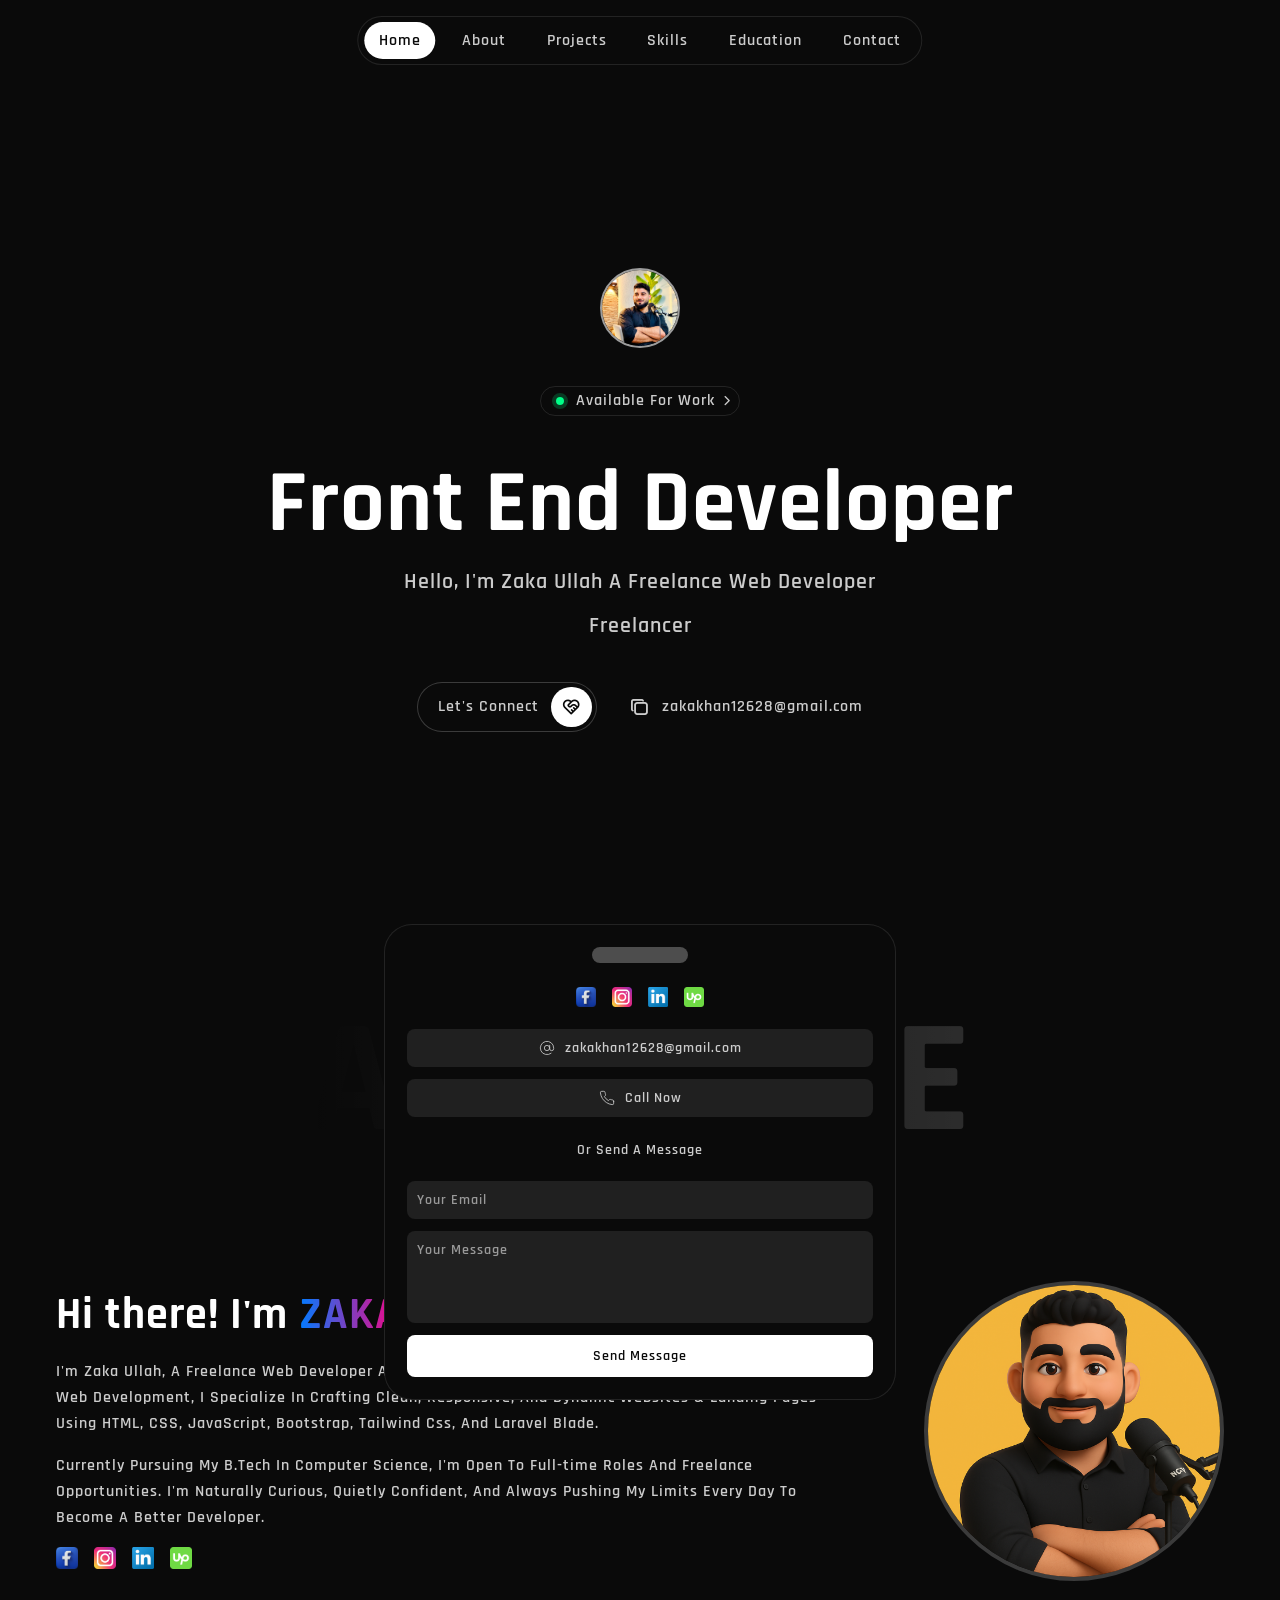
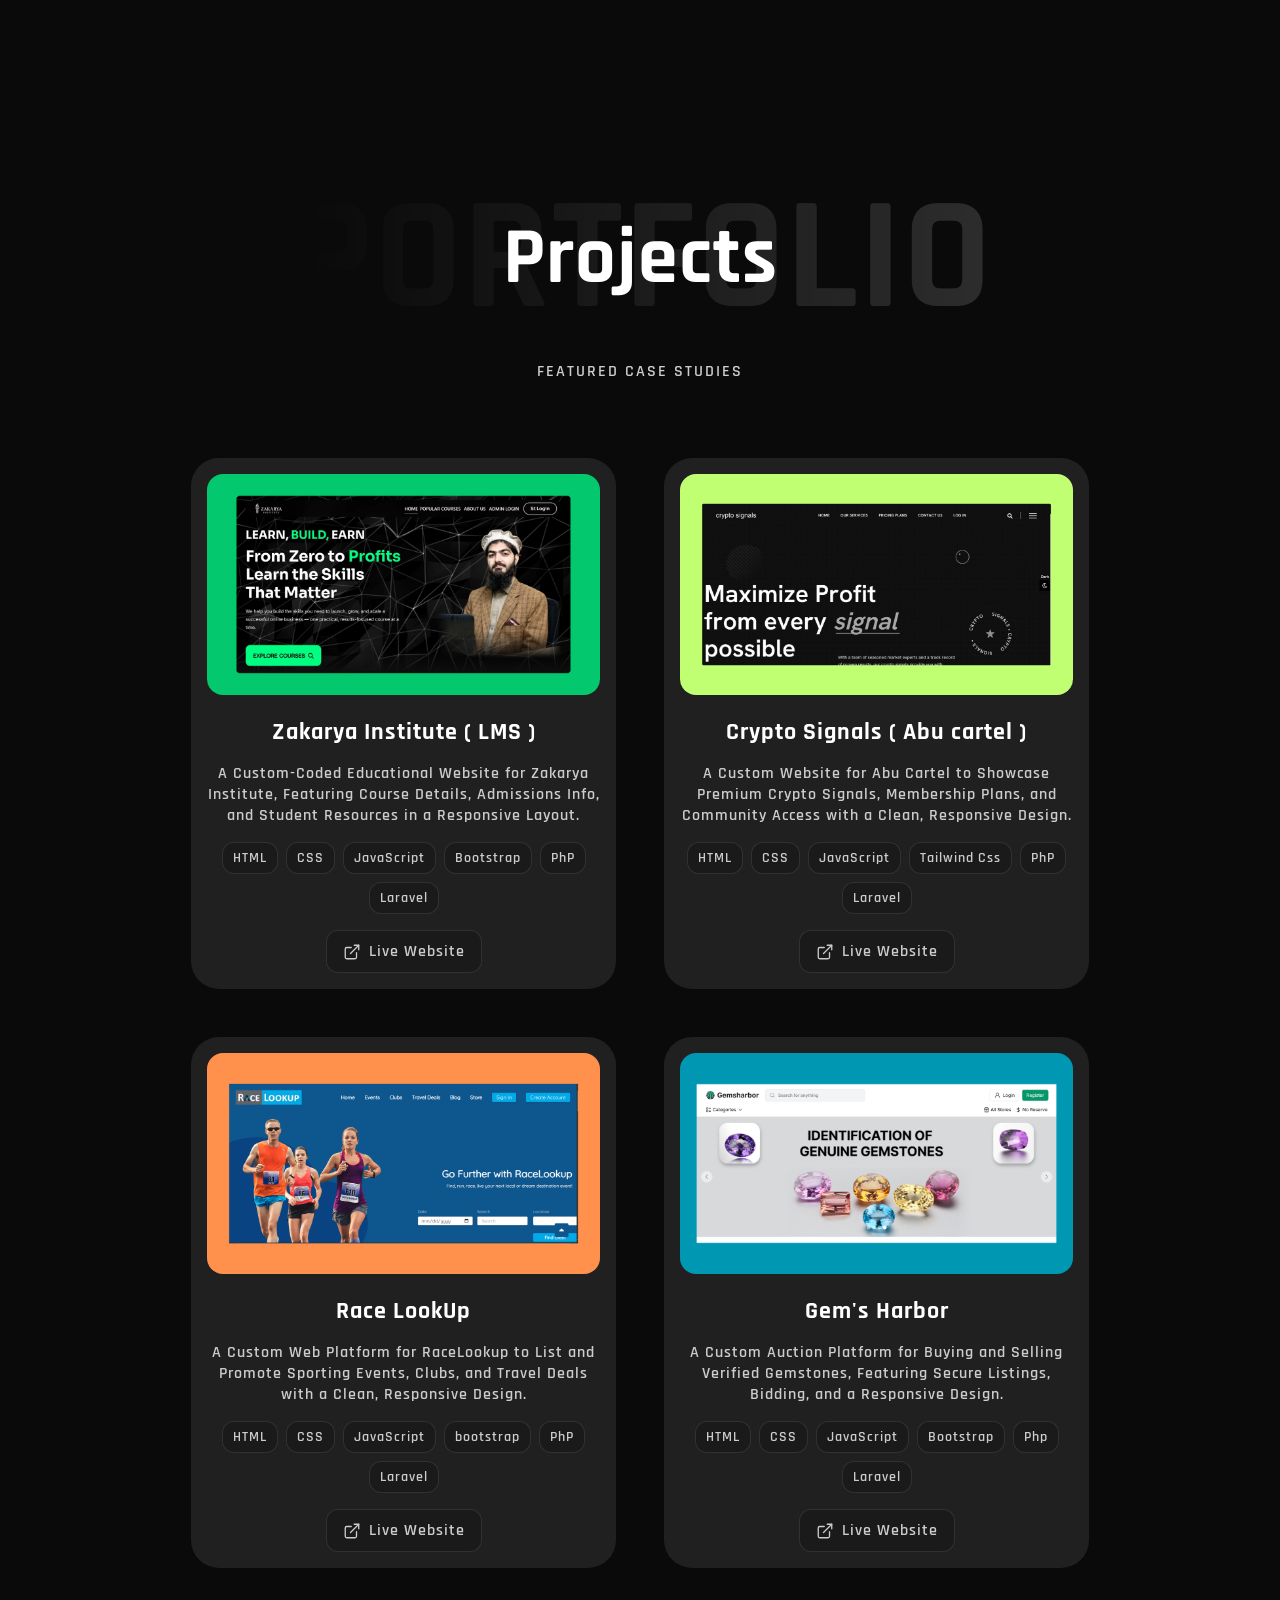
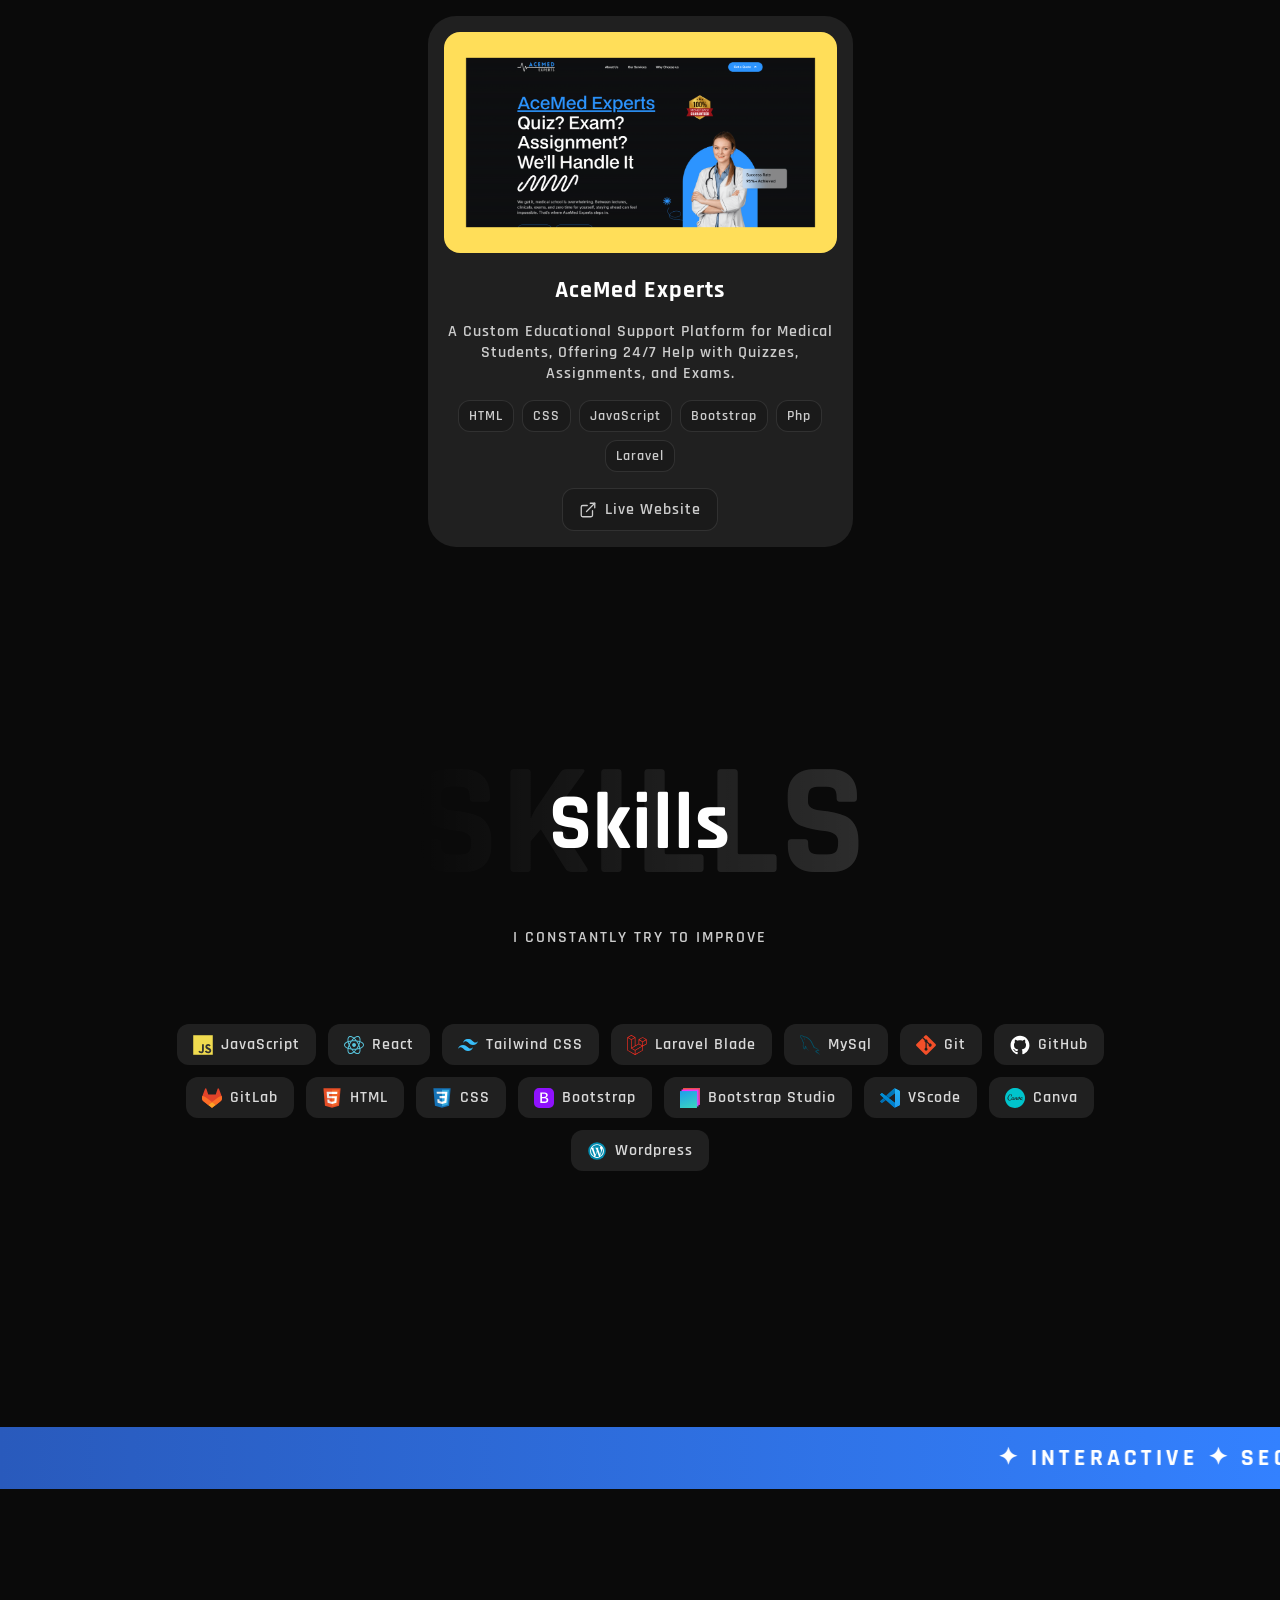
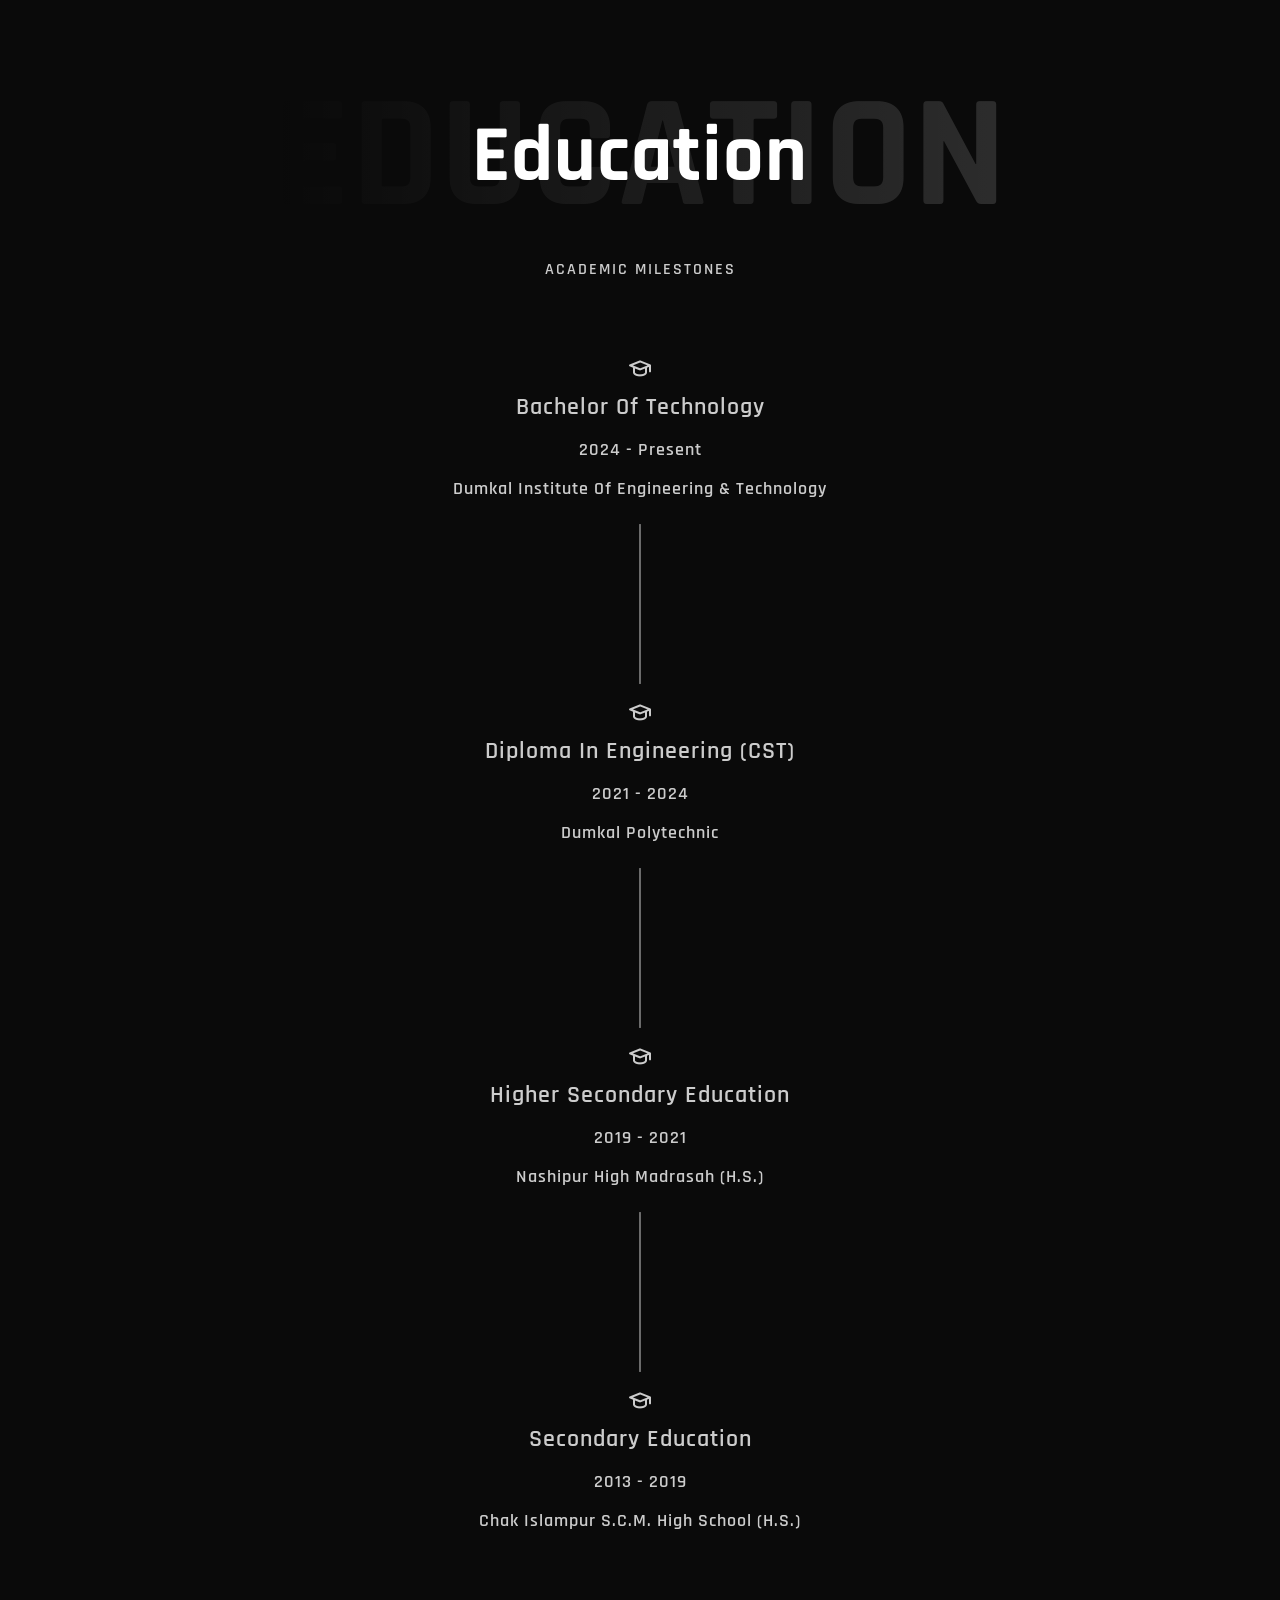
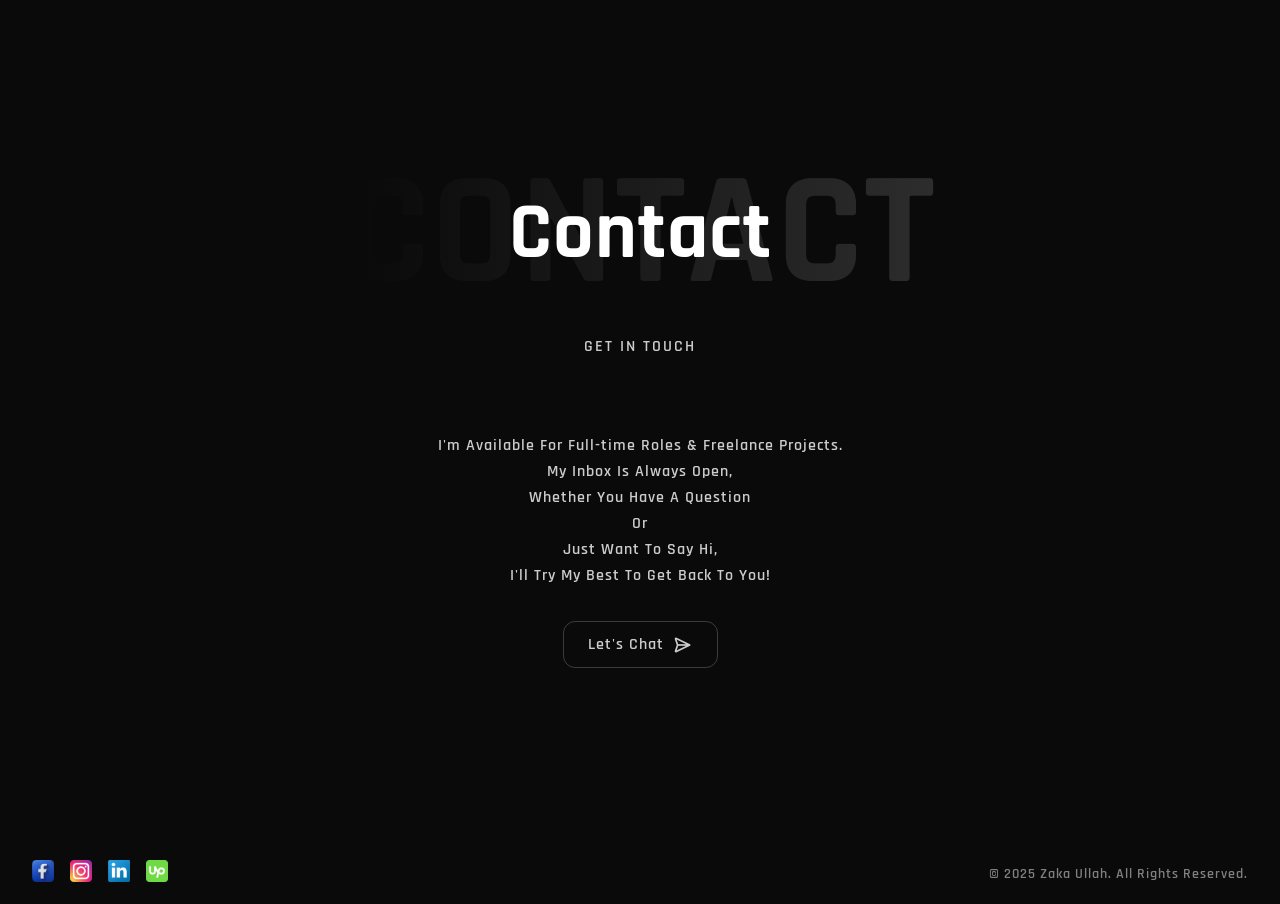
==== index.html @ 32730b09 "Instagram spelling update" ====
<!DOCTYPE html>
<html lang="en">

<head>
  <meta charset="UTF-8">
  <meta name="viewport" content="width=device-width, initial-scale=1.0">
  <!-- STYLESHEET -->
  <link rel="stylesheet" href="style.css">
  <link rel="stylesheet" href="assets/css/tabler-icons.css">
  <!-- FONTS -->
  <link rel="preload" href="assets/fonts/rajdhani-500.woff2" as="font" type="font/woff2" crossorigin="anonymous">
  <link rel="preload" href="assets/fonts/rajdhani-600.woff2" as="font" type="font/woff2" crossorigin="anonymous">
  <link rel="preload" href="assets/fonts/rajdhani-700.woff2" as="font" type="font/woff2" crossorigin="anonymous">
  <!-- PRIMARY META TAGS -->
  <meta name="description"
    content="I'm Zaka Ullah, A Freelance Web Developer And Computer Science Student. I Specialize In Crafting Responsive, Modern Websites And Landing Pages.">
  <meta name="keywords"
    content="Zaka Ullah, iamzaka, Developer, Web Developer, Frontend Developer, Freelance Web Developer, Web Designer, Freelance Web Designer, Portfolio, Developer Portfolio, Personal Portfolio, Best Web Developer In Kolkata, Best Web Developer In Murshidabad, Best Web Developer In Berhampore, HTML, CSS, JavaScript, Django, Python">
  <meta name="author" content="Zaka Ullah">
  <meta name="robots" content="index, follow">
  <!-- CANONICAL URL -->
  <link rel="canonical" href="index.html">
  <!-- SITEMAP -->
  <link rel="sitemap" type="application/xml" title="Sitemap" href="sitemap.xml">
  <!-- OPEN GRAPH META TAGS -->
  <meta property="og:site_name" content="Zaka Ullah">
  <meta property="og:locale" content="en_IN">
  <meta property="og:type" content="website">
  <meta property="og:title" content="Zaka Ullah - Freelance Web Developer">
  <meta property="og:description"
    content="I'm Zaka Ullah, A Freelance Web Developer And Computer Science Student. I Specialize In Crafting Responsive, Modern Websites And Landing Pages.">
  <meta property="og:image" content="https://sayedanowar.netlify.app/og-img.png">
  <meta property="og:url" content="https://sayedanowar.netlify.app/">
  <!-- TWITTER CARD META TAGS -->
  <meta name="twitter:card" content="summary_large_image">
  <meta name="twitter:creator" content="@iamzaka">
  <meta name="twitter:site" content="@iamzaka">
  <meta name="twitter:title" content="Zaka Ullah - Freelance Web Developer">
  <meta name="twitter:description"
    content="I'm Zaka Ullah, A Freelance Web Developer And Computer Science Student. I Specialize In Crafting Responsive, Modern Websites And Landing Pages.">
  <meta name="twitter:image" content="https://sayedanowar.netlify.app/og-img.png">
  <!-- STRUCTURED DATA MARKUP -->
  <script type="application/ld+json">
        {
          "@context": "https://schema.org/",
          "@type": "Person",
          "name": "Zaka Ullah",
          "url": "https://sayedanowar.netlify.app/",
          "image": "https://sayedanowar.netlify.app/og-img.png",
          "sameAs": [
            "https://www.facebook.com/iamzaka",
            "https://www.instagram.com/iamzaka/",
            "https://x.com/",
            "https://github.com/iamzaka",
            "https://sayedanowar.netlify.app/"
          ],
          "jobTitle": "Freelancer"  
        }
    </script>
  <!-- FAVICON -->
  <link rel="shortcut icon" class="favicon" href="./favicon/android-chrome-512x512.png" type="image/x-icon">
  <link rel="icon" type="image/svg+xml" href="./favicon/favicon.ico">
  <!-- ANDROID ICONS -->
  <link rel="icon" type="image/png" sizes="16x16" href="./favicon/favicon_v2.ico">
  <link rel="icon" type="image/png" sizes="32x32" href="./favicon/favicon_v2.ico">
  <link rel="icon" type="image/png" sizes="36x36" href="./favicon/favicon_v2.ico">
  <link rel="icon" type="image/png" sizes="48x48" href="./favicon/favicon_v2.ico">
  <link rel="icon" type="image/png" sizes="64x64" href="./favicon/favicon_v2.ico">
  <link rel="icon" type="image/png" sizes="96x96" href="./favicon/favicon_v2.ico">
  <link rel="icon" type="image/png" sizes="128x128" href="./favicon/favicon_v2.ico">
  <link rel="icon" type="image/png" sizes="144x144" href="./favicon/favicon_v2.ico">
  <link rel="icon" type="image/png" sizes="192x192" href="./favicon/favicon_v2.ico">
  <link rel="icon" type="image/png" sizes="512x512" href="./favicon/favicon_v2.ico">
  <!-- APPLE TOUCH ICONS -->
  <link rel="apple-touch-icon" sizes="57x57" href="./favicon/favicon_v2.ico">
  <link rel="apple-touch-icon" sizes="60x60" href="./favicon/favicon_v2.ico">
  <link rel="apple-touch-icon" sizes="72x72" href="./favicon/favicon_v2.ico">
  <link rel="apple-touch-icon" sizes="76x76" href="./favicon/favicon_v2.ico">
  <link rel="apple-touch-icon" sizes="114x114" href="./favicon/favicon_v2.ico">
  <link rel="apple-touch-icon" sizes="120x120" href="./favicon/favicon_v2.ico">
  <link rel="apple-touch-icon" sizes="144x144" href="./favicon/favicon_v2.ico">
  <link rel="apple-touch-icon" sizes="152x152" href="./favicon/favicon_v2.ico">
  <link rel="apple-touch-icon" sizes="180x180" href="./favicon/favicon_v2.ico">

  <!-- MANIFEST -->
  <link rel="manifest" href="favicon/manifest.json">
  <title>Zaka Ullah - Freelance Web Developer</title>
</head>

<body>
  <!-- NAVBAR -->
  <nav class="navbar">
    <a href="index.html" class="logo">Zaka</a>
    <ul class="nav-links">
      <li class="home-mt"><a class="nav-link active" href="#home">Home</a></li>
      <li><a class="nav-link" href="#about">About</a></li>
      <li><a class="nav-link" href="#projects">Projects</a></li>
      <li><a class="nav-link" href="#skills">Skills</a></li>
      <li><a class="nav-link" href="#education">Education</a></li>
      <li><a class="nav-link" href="#contact">Contact</a></li>
    </ul>
    <span class="menu-toggle"><i class="ti ti-category-filled"></i></span>
  </nav>
  <!-- HERO SECTION -->
  <section class="hero" id="home">
    <div>
      <img src="./assets/img/Profile.jpg" alt="" width="80px" height="80px" class="profile-pic">
    </div>
    <a href="https://www.upwork.com/freelancers/~0139c465bc67f85f07?mp_source=share" class="badge" target="_blank">
      <span class="indicator p-1"></span> Available For Work
      <i class="ti ti-chevron-right ang-right"></i>
    </a>
    <h1>Front End Developer</h1>
    <p class="subheading">Hello, I'm Zaka Ullah A Freelance Web Developer</p>
    <p class="subheading auto-type"></p>
    <div class="hero-btns-sec">
      <button class="hero-btn open-drawer-btn">Let's Connect
        <i class="ti ti-heart-handshake arr-right"></i>
      </button>
      <div class="drawer-overlay"></div>
      <div class="drawer">
        <div class="drag-handle"></div>
        <div class="drawer-links">
          <a href="https://www.facebook.com/zaka.ullah.904108" class="drawer-icon">
            <img src="assets/svg/facebook.png" alt="Facebook">
          </a>
          <a href="https://www.instagram.com/zakara509?utm_source=ig_web_button_share_sheet&igsh=MXJvN3huenM1MjE0ZA=="
            class="drawer-icon">
            <img src="assets/svg/Instagram.png" alt="Instagram">
          </a>
          <a href="https://www.linkedin.com/in/zakaullahwebdeveloper/" class="drawer-icon">
            <img src="assets/svg/linkedin.png" alt="LinkedIn">
          </a>
          <a href="https://www.upwork.com/freelancers/~0139c465bc67f85f07?mp_source=share" class="drawer-icon">
            <img src="assets/svg/upwork.png" alt="upwork">
          </a>
        </div>
        <a href="mailto:zakakhan12628@gmail.com" class="drawer-btn">
          <img src="assets/svg/mail.svg" alt="Gmail">
          zakakhan12628@gmail.com
        </a>
        <a href="tel:+923478657454" class="drawer-btn">
          <img src="assets/svg/phone.svg" alt="Call">
          Call Now
        </a>
        <p>Or Send A Message</p>
        <form method="POST" class="contact-form" id="form">
          <input type="hidden" name="access_key" value="02f43a7b-d99e-46a6-9fad-bec22fc8ac2e">
          <input type="hidden" name="from_name" value="Portfolio">
          <input type="hidden" name="subject" value="New Message">
          <input type="email" name="email" class="input-field" placeholder="Your Email" required>
          <textarea name="message" class="input-field" placeholder="Your Message" rows="4" required></textarea>
          <button type="submit" class="send-btn">Send Message</button>
          <div class="result" id="result"></div>
        </form>
      </div>
      <span class="email" id="email-text"><i id="copy-icon" class="ti ti-copy copy-btn"></i>
        zakakhan12628@gmail.com
      </span>
    </div>
  </section>
  <!-- ABOUT SECTION -->
  <section class="about" id="about">
    <div class="main-title">
      <div class="sec-title">
        <span>ABOUT ME</span>
        <h2>About Me</h2>
      </div>
      <p>MORE ABOUT ME</p>
    </div>
    <div class="about-details">
      <div class="about-content">
        <h3>Hi there! I'm <span class="gradient-text">ZAKA</span></h3>
        <p>
          I'm Zaka Ullah, A Freelance Web Developer And Computer Science Student. With 4 Years Of
          Experience In Web Development, I Specialize In Crafting Clean, Responsive, And Dynamic Websites &
          Landing Pages Using HTML, CSS, JavaScript, Bootstrap, Tailwind Css, And Laravel Blade.
        </p>
        <p>
          Currently Pursuing My B.Tech In Computer Science, I'm Open To Full-time Roles And Freelance
          Opportunities. I'm Naturally Curious, Quietly Confident, And Always Pushing My Limits Every Day To
          Become A Better Developer.
        </p>
        <div class="about-links">
          <a href="https://www.facebook.com/iamzaka" class="about-icon" data-tooltip="Facebook">
            <img src="assets/svg/facebook.png" alt="Facebook">
          </a>
          <a href="https://www.instagram.com/zakara509?utm_source=ig_web_button_share_sheet&igsh=MXJvN3huenM1MjE0ZA=="
            class="about-icon" data-tooltip="Instagram">
            <img src="assets/svg/Instagram.png" alt="Instagram">
          </a>
          <a href="https://www.linkedin.com/in/zakaullahwebdeveloper/" class="about-icon" data-tooltip="GitHub">
            <img src="assets/svg/linkedin.png" alt="GitHub">
          </a>
          <a href="https://www.upwork.com/freelancers/~0139c465bc67f85f07?mp_source=share" class="about-icon"
            data-tooltip="Upwork">
            <img src="assets/svg/upwork.png" alt="Upwork">
          </a>
        </div>
      </div>
      <div class="about-image">
        <img src="assets/img/avatar.png" alt="Zaka Ullah" loading="lazy">
      </div>
    </div>
  </section>
  <!-- PROJECTS SECTION -->
  <section class="projects" id="projects">
    <div class="main-title">
      <div class="sec-title">
        <span>PORTFOLIO</span>
        <h2>Projects</h2>
      </div>
      <p>FEATURED CASE STUDIES</p>
    </div>
    <div class="project-container">
      <div class="project-card">
        <img src="assets/img/P-1.png" alt="P-1" loading="lazy">
        <h3 class="project-title">Zakarya Institute ( LMS )</h3>
        <p class="project-description">
          A Custom-Coded Educational Website for Zakarya Institute, Featuring Course Details, Admissions Info, and Student
          Resources in a Responsive Layout.
        </p>
        <div class="tags">
          <span class="tag">HTML</span>
          <span class="tag">CSS</span>
          <span class="tag">JavaScript</span>
          <span class="tag">Bootstrap</span>
          <span class="tag">PhP</span>
          <span class="tag">Laravel</span>
        </div>
        <div class="buttons">
          <a href="https://zakaryainstitute.com/" class="btn" target="_blank">
            <img src="assets/svg/external-link.svg" alt="Link">
            Live Website
          </a>
        </div>
      </div>
      <div class="project-card">
        <img src="assets/img/P-2.png" alt="P-2" loading="lazy">
        <h3 class="project-title">Crypto Signals ( Abu cartel )</h3>
        <p class="project-description">
          A Custom Website for Abu Cartel to Showcase Premium Crypto Signals, Membership Plans, and Community Access with a Clean,
          Responsive Design.
        </p>
        <div class="tags">
          <span class="tag">HTML</span>
          <span class="tag">CSS</span>
          <span class="tag">JavaScript</span>
          <span class="tag">Tailwind Css</span>
          <span class="tag">PhP</span>
          <span class="tag">Laravel</span>
        </div>
        <div class="buttons">
          <a href="https://www.abucartel.info/" class="btn" target="_blank">
            <img src="assets/svg/external-link.svg" alt="Link">
            Live Website
          </a>
        </div>
      </div>
      <div class="project-card">
        <img src="assets/img/P-3.png" alt="P-3" loading="lazy">
        <h3 class="project-title">Race LookUp</h3>
        <p class="project-description">
          A Custom Web Platform for RaceLookup to List and Promote Sporting Events, Clubs, and Travel Deals with a Clean,
          Responsive Design.
        </p>
        <div class="tags">
          <span class="tag">HTML</span>
          <span class="tag">CSS</span>
          <span class="tag">JavaScript</span>
          <span class="tag">bootstrap</span>
          <span class="tag">PhP</span>
          <span class="tag">Laravel</span>
        </div>
        <div class="buttons">
          <a href="https://racelookup.com/" class="btn">
            <img src="assets/svg/external-link.svg" alt="Link">
            Live Website
          </a>
        </div>
      </div>
      <div class="project-card">
        <img src="assets/img/P-4.png" alt="P-4" loading="lazy">
        <h3 class="project-title">Gem's Harbor</h3>
        <p class="project-description">
          A Custom Auction Platform for Buying and Selling Verified Gemstones, Featuring Secure Listings, Bidding, and a
          Responsive Design.
        </p>
        <div class="tags">
          <span class="tag">HTML</span>
          <span class="tag">CSS</span>
          <span class="tag">JavaScript</span>
          <span class="tag">Bootstrap</span>
          <span class="tag">Php</span>
          <span class="tag">Laravel</span>
        </div>
        <div class="buttons">
          <a href="https://staging.gemsharbor.com/" class="btn" target="_blank">
            <img src="assets/svg/external-link.svg" alt="Link">
            Live Website
          </a>
        </div>
      </div>
      <div class="project-card">
        <img src="assets/img/P-5.png" alt="P-4" loading="lazy">
        <h3 class="project-title">AceMed Experts</h3>
        <p class="project-description">
          A Custom Educational Support Platform for Medical Students, Offering 24/7 Help with Quizzes, Assignments, and Exams.
        </p>
        <div class="tags">
          <span class="tag">HTML</span>
          <span class="tag">CSS</span>
          <span class="tag">JavaScript</span>
          <span class="tag">Bootstrap</span>
          <span class="tag">Php</span>
          <span class="tag">Laravel</span>
        </div>
        <div class="buttons">
          <a href="https://acemedexpert.com/" class="btn" target="_blank">
            <img src="assets/svg/external-link.svg" alt="Link">
            Live Website
          </a>
        </div>
      </div>
    </div>
  </section>
  <!-- SKILLS SECTION -->
  <section class="skills" id="skills">
    <div class="main-title">
      <div class="sec-title">
        <span>SKILLS</span>
        <h2>Skills</h2>
      </div>
      <p>I CONSTANTLY TRY TO IMPROVE</p>
    </div>
    <div class="tech-stacks">

      <div class="tech-item">
        <img src="assets/svg/javascript.svg" alt="JavaScript" loading="lazy">
        JavaScript
      </div>
      <div class="tech-item">
        <img src="assets/svg/react.svg" alt="React" loading="lazy">
        React
      </div>
      <div class="tech-item">
        <img src="assets/svg/tailwindcss.svg" alt="TailwindCss" loading="lazy">
        Tailwind CSS
      </div>
      <div class="tech-item">
        <img src="assets/svg/laravel.svg" alt="Laravel" loading="lazy">
        Laravel Blade
      </div>
      <div class="tech-item">
        <img src="assets/svg/mysql.svg" alt="MySql" loading="lazy">
        MySql
      </div>
      <div class="tech-item">
        <img src="assets/svg/git.svg" alt="Git" loading="lazy">
        Git
      </div>
      <div class="tech-item">
        <img src="assets/svg/github.svg" alt="GitHub" loading="lazy">
        GitHub
      </div>
      <div class="tech-item">
        <img src="assets/svg/gitlab.svg" alt="GitLab" loading="lazy">
        GitLab
      </div>
      <div class="tech-item">
        <img src="assets/svg/html5.svg" alt="HTML" loading="lazy">
        HTML
      </div>
      <div class="tech-item">
        <img src="assets/svg/css3.svg" alt="CSS" loading="lazy">
        CSS
      </div>
      <div class="tech-item">
        <img src="assets/svg/bootstrap.svg" alt="Bootstrap" loading="lazy">
        Bootstrap
      </div>
      <div class="tech-item">
        <img src="assets/svg/bootstrap-studio.svg" alt="Bootstrap Studio" loading="lazy">
        Bootstrap Studio
      </div>
      <div class="tech-item">
        <img src="assets/svg/vscode.svg" alt="VScode" loading="lazy">
        VScode
      </div>
      <div class="tech-item">
        <img src="assets/svg/canva.svg" alt="Canva" loading="lazy">
        Canva
      </div>
      <div class="tech-item">
        <img src="assets/svg/wordpress.svg" alt="Wordpress" loading="lazy">
        Wordpress
      </div>
    </div>
  </section>
  <!-- MARQUEE -->
  <marquee onmouseover="this.stop()" onmouseout="this.start()" behavior="stop" direction="left" scrollamount="9">
    ✦ INTERACTIVE ✦ SECURE ✦ RELIABLE ✦ ENGAGING ✦ ACCESSIBLE ✦ RESPONSIVE ✦ DYNAMIC ✦ SCALABLE ✦ SEARCH OPTIMIZED
  </marquee>
  <!-- EDUCATION SECTION -->
  <section class="education" id="education">
    <div class="main-title">
      <div class="sec-title">
        <span>EDUCATION</span>
        <h2>Education</h2>
      </div>
      <p>ACADEMIC MILESTONES</p>
    </div>
    <div class="education-section">
      <div class="education-container">
        <i class="ti ti-school"></i>
        <h3 class="degree">Bachelor Of Technology</h3>
        <p class="date">2024 - Present</p>
        <p class="school">Dumkal Institute Of Engineering & Technology</p>
        <span class="education-line"></span>
      </div>
      <div class="education-container">
        <i class="ti ti-school"></i>
        <h3 class="degree">Diploma In Engineering (CST)</h3>
        <p class="date">2021 - 2024</p>
        <p class="school">Dumkal Polytechnic</p>
        <span class="education-line"></span>
      </div>
      <div class="education-container">
        <i class="ti ti-school"></i>
        <h3 class="degree">Higher Secondary Education</h3>
        <p class="date">2019 - 2021</p>
        <p class="school">Nashipur High Madrasah (H.S.)</p>
        <span class="education-line"></span>
      </div>
      <div class="education-container">
        <i class="ti ti-school"></i>
        <h3 class="degree">Secondary Education</h3>
        <p class="date">2013 - 2019</p>
        <p class="school">Chak Islampur S.C.M. High School (H.S.)</p>
      </div>
    </div>
  </section>
  <!-- CONTACT SECTION -->
  <section class="contact" id="contact">
    <div class="main-title">
      <div class="sec-title">
        <span>CONTACT</span>
        <h2>Contact</h2>
      </div>
      <p>GET IN TOUCH</p>
    </div>
    <div class="contact-description">
      <p>
        I'm Available For Full-time Roles & Freelance Projects.<br>My Inbox Is Always Open,<br>
        Whether You Have A Question<br>Or<br>Just Want To Say Hi,<br>I'll Try My Best To Get Back To You!
      </p>
      <a href="https://wa.me/923150249373" class="contact-btn" target="_blank" rel="noopener">
        Let's Chat
        <i class="ti ti-send-2"></i>
      </a>
    </div>
  </section>
  <!-- FOOTER -->
  <footer>
    <div class="footer-content">
      <div class="footer-links">
        <a href="https://www.facebook.com/zaka.ullah.904108" class="footer-icon" data-tooltip="Facebook">
          <img src="assets/svg/facebook.png" alt="Facebook">
        </a>
        <a href="https://www.instagram.com/zakara509?utm_source=ig_web_button_share_sheet&igsh=MXJvN3huenM1MjE0ZA=="
          class="footer-icon" data-tooltip="Instagram">
          <img src="assets/svg/Instagram.png" alt="Instagram">
        </a>
        <a href="https://www.linkedin.com/in/zakaullahwebdeveloper/" class="footer-icon" data-tooltip="GitHub">
          <img src="assets/svg/linkedin.png" alt="GitHub">
        </a>
        <a href="https://www.upwork.com/freelancers/~0139c465bc67f85f07?mp_source=share" class="footer-icon"
          data-tooltip="Gmail">
          <img src="assets/svg/upwork.png" alt="Gmail">
        </a>
      </div>
      <p class="copyright">
        &copy; 2025 Zaka Ullah. All Rights Reserved.
      </p>
    </div>
  </footer>
  <!-- JAVASCRIPT FILES -->
  <script src="script.js"></script>
  <script src="assets/js/confetti.js"></script>
  <script src="assets/js/typed.js"></script>
  <script>
    var typed = new Typed('.auto-type', {
      strings: ['Developer', 'Freelancer', 'Web Designer', 'CS Student'],
      typeSpeed: 40,
      backSpeed: 40,
      smartBackspace: true,
      showCursor: false,
      loop: true
    });
  </script>
</body>

</html>
---- style.css ----
/********** FONT SETTINGS **********/

@font-face {
    font-display: swap;
    font-family: 'Rajdhani';
    font-style: normal;
    font-weight: 500;
    src: url('assets/fonts/rajdhani-500.woff2') format('woff2');
}

@font-face {
    font-display: swap;
    font-family: 'Rajdhani';
    font-style: normal;
    font-weight: 600;
    src: url('assets/fonts/rajdhani-600.woff2') format('woff2');
}

@font-face {
    font-display: swap;
    font-family: 'Rajdhani';
    font-style: normal;
    font-weight: 700;
    src: url('assets/fonts/rajdhani-700.woff2') format('woff2');
}

/********** SETTINGS **********/

* {
    margin: 0;
    padding: 0;
    box-sizing: border-box;
    font-family: "Rajdhani", sans-serif;
    scroll-behavior: smooth;
    font-weight: 600;
    letter-spacing: 1px;
    -webkit-tap-highlight-color: transparent;
}

body {
    width: 100%;
    height: 100%;
    scroll-behavior: smooth;
    color: #CCCCCC;
    background-color: #0A0A0A;
    -webkit-tap-highlight-color: transparent;
}

/********** NAVBAR **********/

.navbar {
    position: fixed;
    top: 0;
    left: 50%;
    transform: translateX(-50%);
    display: flex;
    flex-direction: row;
    justify-content: center;
    align-items: center;
    padding: 1rem;
    z-index: 10;
}

.navbar .logo {
    display: none;
}

.nav-links {
    display: flex;
    flex-direction: row;
    gap: 0.75rem;
    padding: 0.8rem 0.4rem;
    border: 1px solid rgba(255, 255, 255, 0.1);
    font-size: 1rem;
    border-radius: 500px;
    list-style: none;
    background-color: #0A0A0A;
}

.nav-links a {
    padding: 0.5rem 0.9rem;
    border-radius: 500px;
    text-decoration: none;
    color: #CCCCCC;
    transition: 0.3s ease;
}

.nav-links a:hover {
    background-color: #202020;
}

.nav-links a.active {
    color: #0A0A0A;
    background-color: #FFFFFF;
    transition: background-color 0.3s ease;
}

.menu-toggle {
    display: none;
}

/********** HOME SECTION **********/

.hero {
    height: 100vh;
    display: flex;
    flex-direction: column;
    justify-content: center;
    align-items: center;
    text-align: center;
    padding: 1rem;
}

.indicator {
    width: 8px;
    height: 8px;
    outline: 4px solid #00FF8833;
    border-radius: 500px;
    background-color: #00FF88;
    margin: 0px 0.75rem;
}

.profile-pic {
    width: 80px;
    height: 80px;
    border-radius: 50%;
    object-fit: cover;
    border: 2px solid rgba(255, 255, 255, 0.595);
    margin-top: 100px;
}

.hero .badge {
    display: flex;
    justify-content: center;
    align-items: center;
    padding: 0.2rem 0.2rem;
    border-radius: 500px;
    font-size: 1rem;
    border: 1px solid rgba(255, 255, 255, 0.1);
    color: #CCCCCC;
    text-decoration: none;
    margin-top: 2rem;
}

.badge .ang-right {
    font-size: 1rem;
    margin-left: 0.2rem;
}

.hero h1 {
    font-size: 6.25rem;
    font-weight: 700;
    margin-top: 2rem;
    color: #FFFFFF;
}

.hero .subheading {
    font-size: 1.5rem;
    margin: 0.5rem 0;
}

.auto-type {
    min-height: 1.375em;
}

.hero-btns-sec {
    margin-top: 2rem;
    display: flex;
    justify-content: center;
    align-items: center;
    gap: 2rem;
}

.hero-btn {
    display: flex;
    align-items: center;
    gap: 0.75rem;
    border: 1px solid rgba(255, 255, 255, 0.2);
    padding: 0.25rem 0.25rem;
    padding-left: 1.25rem;
    border-radius: 500px;
    font-size: 1rem;
    text-decoration: none;
    color: #CCCCCC;
    background-color: #0A0A0A;
    transition: 0.3s ease;
    cursor: pointer;
}

.hero-btn:hover {
    color: #0A0A0A;
    background-color: #FFFFFF;
}

.hero-btn .arr-right {
    font-size: 1.25rem;
    padding: 0.625rem;
    color: #0A0A0A;
    background-color: #FFFFFF;
    border-radius: 500px;
}

.drawer-overlay {
    position: fixed;
    top: 0;
    left: 0;
    width: 100%;
    height: 100%;
    background: rgba(0, 0, 0, 0.5);
    backdrop-filter: blur(20px);
    opacity: 0;
    visibility: hidden;
    z-index: 100;
    transition: opacity 0.3s ease;
}

.drawer {
    position: fixed;
    bottom: -500px;
    width: 96%;
    max-width: 512px;
    height: auto;
    background: #0A0A0A;
    transition: bottom 0.3s ease;
    padding: 1.375rem;
    text-align: center;
    border-radius: 1.75rem;
    z-index: 1000;
    border: 1px solid rgba(255, 255, 255, 0.1);
    user-select: none;
    -webkit-user-select: none;
    -moz-user-select: none;
    -ms-user-select: none;
}

.drawer.open {
    bottom: 0.5rem;
}

.drawer-overlay.show {
    opacity: 1;
    visibility: visible;
}

.drag-handle {
    width: 96px;
    height: 16px;
    background: #4D4D4D;
    border-radius: 500px;
    margin: 0rem auto 1.5rem auto;
    cursor: grab;
}

.drawer-links {
    display: flex;
    align-items: center;
    justify-content: center;
    gap: 1rem;
    margin: 1rem 0rem;
}

.drawer-icon {
    text-decoration: none;
}

.drawer-icon img {
    width: 20px;
    height: 20px;
    cursor: pointer;
}

.drawer-btn {
    display: flex;
    align-items: center;
    justify-content: center;
    background: #202020;
    color: #CCCCCC;
    padding: 0.625rem 1rem;
    border-radius: 0.5rem;
    cursor: pointer;
    margin: 0.75rem auto;
    width: 100%;
    text-decoration: none;
    gap: 0.625rem;
    font-size: 0.875rem;
}

.drawer-btn img {
    width: 16px;
    height: 16px;
}

.drawer p {
    font-size: 0.875rem;
    margin: 1.5rem 0rem 1rem 0rem;
}

.input-field {
    width: 100%;
    padding: 0.625rem;
    margin: 0.375rem 0rem;
    background: #202020;
    color: #CCCCCC;
    font-size: 0.875rem;
    border: none;
    border-radius: 0.5rem;
    resize: none;
}

.input-field:focus {
    outline: none;
}

.input-field::placeholder {
    color: #999999;
}

.send-btn {
    width: 100%;
    padding: 0.75rem;
    background: #FFFFFF;
    color: #0A0A0A;
    border: none;
    border-radius: 0.5rem;
    font-size: 0.875rem;
    font-weight: 600;
    cursor: pointer;
    transition: 0.3s ease;
}

.send-btn:hover {
    background: #202020;
    color: #FFFFFF;
}

.result {
    font-size: 0.75rem;
}

.email {
    display: flex;
    align-items: center;
    gap: 0.75rem;
    font-size: 1rem;
    cursor: pointer;
}

#email-text {
    user-select: none;
    -webkit-user-select: none;
    -moz-user-select: none;
    -ms-user-select: none;
}

.email .copy-btn {
    font-size: 1.25rem;
}

/********** SECTION TITLE SETTINGS **********/

.main-title {
    text-align: center;
    margin-bottom: 3.75rem;

}

.sec-title {
    display: flex;
    justify-content: center;
    align-items: center;
}

.sec-title span {
    font-size: 11.25rem;
    font-weight: 700;
    background: linear-gradient(270deg, #FFFFFF25 0%, #FFFFFF00 100%);
    -webkit-text-fill-color: transparent;
    background-clip: text;
    text-emphasis-color: transparent;

}

.sec-title h2 {
    font-size: 6.25rem;
    text-transform: capitalize;
    font-weight: 700;
    position: absolute;
    color: #FFFFFF;
}

.main-title p {
    font-size: 1rem;
    letter-spacing: 2px;
}

/********** ABOUT SECTION **********/

.about {
    padding-top: 5rem;
    padding-bottom: 5rem;
}

.about-details {
    display: flex;
    align-items: center;
    justify-content: space-evenly;
    max-width: 1200px;
    margin: 0 auto;
    padding: 1rem;
    gap: 5rem;
}

.about-content h3 {
    font-size: 3rem;
    font-weight: 700;
    margin-bottom: 1rem;
    color: #FFFFFF;
}

.gradient-text {
    background: linear-gradient(90deg, #007BFF, #FF0080);
    -webkit-background-clip: text;
    -webkit-text-fill-color: transparent;
    background-clip: text;
    font-weight: 700;
}

.about-content p {
    font-size: 1rem;
    line-height: 1.625rem;
    margin-bottom: 1rem;
}

.about-links {
    margin-top: 1rem;
    display: flex;
    align-items: center;
    gap: 1rem;
}

.about-icon {
    position: relative;
    display: inline-block;
    text-decoration: none;
}

.about-icon img {
    width: 22px;
    height: 22px;
}

.about-icon::before {
    content: attr(data-tooltip);
    position: absolute;
    bottom: 140%;
    left: 50%;
    transform: translateX(-50%);
    background: #202020;
    color: #CCCCCC;
    padding: 0.375rem 0.625rem;
    font-size: 0.75rem;
    white-space: nowrap;
    border-radius: 500px;
    opacity: 0;
    visibility: hidden;
    transition: opacity 0.3s ease, transform 0.3s ease;
}

.about-icon:hover::before {
    opacity: 1;
    visibility: visible;
    transform: translateX(-50%) translateY(-0.375rem);
}

.about-image {
    flex: 1;
    display: flex;
    justify-content: center;
}

.about-image img {
    width: 300px;
    height: 300px;
    border-radius: 500px;
    object-fit: cover;
    border: 4px solid rgba(255, 255, 255, 0.2);
}

/********** PROJECTS SECTION **********/

.projects {
    padding-top: 5rem;
    padding-bottom: 5rem;
}

.project-container {
    max-width: 1440px;
    margin: 0 auto;
    display: flex;
    flex-wrap: wrap;
    gap: 3.75rem;
    justify-content: center;
    padding: 1rem;
}

.project-card {
    background: #202020;
    border-radius: 1.75rem;
    padding: 1rem;
    max-width: 425px;
    text-align: center;
}

.project-card img {
    width: 100%;
    border-radius: 1rem;
}

.project-title {
    font-size: 1.5rem;
    font-weight: 700;
    margin: 1rem 0;
    color: #FFFFFF;
}

.project-description {
    font-size: 1rem;
    margin-bottom: 1rem;
}

.tags {
    display: flex;
    flex-wrap: wrap;
    gap: 0.5rem;
    justify-content: center;
    margin-bottom: 1rem;
}

.tag {
    background: #1A1A1A;
    padding: 0.375rem 0.625rem;
    border-radius: 0.75rem;
    font-size: 0.875rem;
    border: 1px solid rgba(255, 255, 255, 0.1);
}

.buttons {
    display: flex;
    justify-content: center;
    gap: 0.75rem;
}

.btn {
    display: inline-flex;
    align-items: center;
    gap: 0.5rem;
    background: #1A1A1A;
    color: #CCCCCC;
    padding: 0.625rem 1rem;
    border: none;
    border-radius: 0.75rem;
    cursor: pointer;
    text-decoration: none;
    border: 1px solid rgba(255, 255, 255, 0.1);
}

.btn img {
    width: 18px;
    height: 18px;
    border-radius: 0;
}

/********** SKILLS SECTION **********/

.skills {
    padding-top: 5rem;
    padding-bottom: 5rem;
}

.tech-stacks {
    max-width: 1024px;
    margin: 0 auto;
    display: flex;
    flex-wrap: wrap;
    justify-content: center;
    gap: 0.75rem;
    padding: 1rem;
}

.tech-item {
    display: flex;
    align-items: center;
    color: #D9D9D9;
    background: #202020;
    padding: 0.625rem 1rem;
    border-radius: 0.75rem;
    font-size: 1rem;
}

.tech-item img {
    width: 20px;
    height: 20px;
    margin-right: 0.5rem;
}

/********** MARQUEE **********/

marquee {
    font-size: 1.5rem;
    letter-spacing: 4px;
    font-weight: 700;
    color: #FFFFFF;
    text-transform: uppercase;
    padding: 1rem;
    margin-top: 10rem;
    margin-bottom: 5rem;
    background: linear-gradient(90deg, #295ABC, #3381FF);

}

/********** EDUCATION SECTION **********/

.education {
    padding-top: 5rem;
    padding-bottom: 5rem;
}

.education-section {
    display: flex;
    flex-direction: column;
    margin: 0 auto;
    max-width: 768px;
    gap: 11rem;
    padding: 1rem;
}

.education-container {
    position: relative;
    text-align: center;
}

.education-container i {
    font-size: 1.5rem;
}

.education-container .degree {
    font-size: 1.5rem;
    padding: 0.5rem 0 0.5rem 0;
}

.education-container .date {
    font-size: 1.125rem;
    padding: 0.5rem 0 0.5rem 0;
}

.education-container .school {
    font-size: 1.125rem;
    padding: 0.5rem 0 1.5rem 0;
}

.education-line {
    position: absolute;
    left: 50%;
    transform: translateX(-50%);
    width: 1px;
    background-color: #CCCCCC;
    height: 10rem;
    border-radius: 500px;
}

/********** CONTACT SECTION **********/

.contact {
    padding-top: 5rem;
    padding-bottom: 5rem;
}

.contact-description {
    text-align: center;
    max-width: 768px;
    margin: 0 auto;
    padding: 1rem;
}

.contact-description p {
    font-size: 1rem;
    line-height: 1.625rem;
}

.contact-btn {
    display: inline-flex;
    align-items: center;
    margin-top: 2rem;
    padding: 0.75rem 1.5rem;
    border: 1px solid rgba(255, 255, 255, 0.2);
    color: #CCCCCC;
    font-size: 1rem;
    text-decoration: none;
    border-radius: 0.75rem;
    cursor: pointer;
    transition: all 0.3s ease;
    gap: 0.5rem;
}

.contact-btn:hover {
    background: #FFFFFF;
    color: #0A0A0A;
}

.contact-btn i {
    font-size: 1.25rem;
}

/********** FOOTER **********/

footer {
    margin-top: 5rem;
    padding: 1rem;
}

.footer-content {
    display: flex;
    justify-content: space-between;
    align-items: center;
    padding: 0 1rem;
}

.footer-links {
    display: flex;
    align-items: center;
    gap: 1rem;
}

.footer-icon {
    position: relative;
    display: inline-block;
    text-decoration: none;
}

.footer-icon img {
    width: 22px;
    height: 22px;
}

.footer-icon::before {
    content: attr(data-tooltip);
    position: absolute;
    bottom: 140%;
    left: 50%;
    transform: translateX(-50%);
    background: #202020;
    color: #CCCCCC;
    padding: 0.375rem 0.625rem;
    font-size: 0.75rem;
    white-space: nowrap;
    border-radius: 500px;
    opacity: 0;
    visibility: hidden;
    transition: opacity 0.3s ease, transform 0.3s ease;
}

.footer-icon:hover::before {
    opacity: 1;
    visibility: visible;
    transform: translateX(-50%) translateY(-0.375rem);
}

.copyright {
    color: #808080;
    font-size: 0.875rem;
}

::-webkit-scrollbar {
    display: none;
}

/********** MEDIA QUERIES **********/

@media (max-width: 1440px) {

    .hero h1 {
        font-size: 5.5rem;
    }

    .hero .subheading {
        font-size: 1.375rem;
    }

    .sec-title span {
        font-size: 10rem;
    }

    .sec-title h2 {
        font-size: 5rem;
    }

    .about-content h3 {
        font-size: 2.75rem;
    }

    .project-container {
        gap: 3rem;
    }

}

@media (max-width: 1024px) {

    .hero h1 {
        font-size: 5rem;
    }

    .hero .subheading {
        font-size: 1.25rem;
    }

    .sec-title span {
        font-size: 8.75rem;
    }

    .sec-title h2 {
        font-size: 4rem;
    }

    .about-content h3 {
        font-size: 2.5rem;
    }

    .project-container {
        gap: 2rem;
    }

}

@media (max-width: 912px) {

    .project-card {
        max-width: 660px;
    }

}

@media (max-width: 820px) {

    .about-details {
        flex-direction: column;
        text-align: center;
    }

    .about-links {
        justify-content: center;
    }

}

@media (max-width: 768px) {

    .navbar {
        width: 100%;
        justify-content: space-between;
        padding: 1rem;
        background-color: #0A0A0A;
        display: flex;
        align-items: center;
        border-radius: 0px;
    }

    .navbar .logo {
        text-decoration: none;
        color: #FFFFFF;
        font-size: 1.5rem;
        font-weight: 700;
        display: block;
    }

    .nav-links {
        background-color: #0A0A0A;
        position: absolute;
        top: 62px;
        left: 0;
        width: 100%;
        height: 100vh;
        text-align: center;
        flex-direction: column;
        gap: 3.75rem;
        opacity: 0;
        transform: translate3d(180px, 0%, 1rem);
        pointer-events: none;
        transition: opacity 0.3s ease, transform 0.3s ease;
        border-radius: 0px;
        border: none;
    }

    .nav-links.open {
        opacity: 1;
        pointer-events: auto;
        transform: translateY(0);
    }

    .nav-links .home-mt {
        margin-top: 3.75rem;
    }

    .menu-toggle {
        display: block;
        font-size: 1.5rem;
        cursor: pointer;
        color: #FFFFFF;
    }

    .hero h1 {
        font-size: 4.75rem;
    }

    .hero .subheading {
        font-size: 1.125rem;
        margin: 0.875rem 0;
    }

    .hero-btns-sec {
        flex-direction: column;
        margin-top: 1.5rem;
    }

    .sec-title span {
        font-size: 7.5rem;
    }

    .sec-title h2 {
        font-size: 3.75rem;
    }

    .about-content h3 {
        font-size: 2.25rem;
    }

}

@media (max-width: 600px) {

    .hero h1 {
        font-size: 3rem;
    }

    .sec-title span {
        font-size: 4.875rem;
    }

    .sec-title h2 {
        font-size: 2.75rem;
    }

    .about-content h3 {
        font-size: 2rem;
    }

    .about-image img {
        width: 256px;
        height: 256px;
    }

    .project-card {
        max-width: 425px;
    }

    .education-container .degree {
        font-size: 1.25rem;

    }

    .education-container .date {
        font-size: 1rem;

    }

    .education-container .school {
        font-size: 1rem;
    }

    .footer-content {
        flex-direction: column;
        text-align: center;
        gap: 1.5rem;
    }

}

@media (max-width: 425px) {

    .hero h1 {
        font-size: 2.75rem;
    }

}

@media (max-width: 375px) {

    .hero h1 {
        font-size: 2.125rem;
    }

    .sec-title span {
        font-size: 4rem;
    }

    .sec-title h2 {
        font-size: 2.25rem;
    }

    .about-image img {
        width: 200px;
        height: 200px;
    }

}

@media (max-width: 355px) {

    .buttons {
        flex-direction: column;
    }

    .btn {
        justify-content: center;
    }

}
---- assets/css/tabler-icons.css ----
/********** FONT SETTINGS **********/

@font-face {
    font-family: "tabler-icons";
    font-style: normal;
    font-weight: 400;
    src: url("../fonts/tabler-icons.woff2@v3.31.0") format("woff2"), url("../fonts/tabler-icons.woff") format("woff"), url("../fonts/tabler-icons.ttf@v3.31.0") format("truetype")
}

.ti {
    font-family: "tabler-icons" !important;
    font-style: normal;
    font-weight: normal;
    font-variant: normal;
    text-transform: none;
    line-height: 1;
    -webkit-font-smoothing: antialiased;
    -moz-osx-font-smoothing: grayscale
}

.ti-category-filled:before {
    content: "\fb2e"
}

.ti-chevron-right:before {
    content: "\ea61"
}

.ti-heart-handshake:before {
    content: "\f0f3"
}

.ti-copy:before {
    content: "\ea7a"
}

.ti-check:before {
    content: "\ea5e"
}

.ti-school:before {
    content: "\ecf7"
}

.ti-send-2:before {
    content: "\fd5d"
}
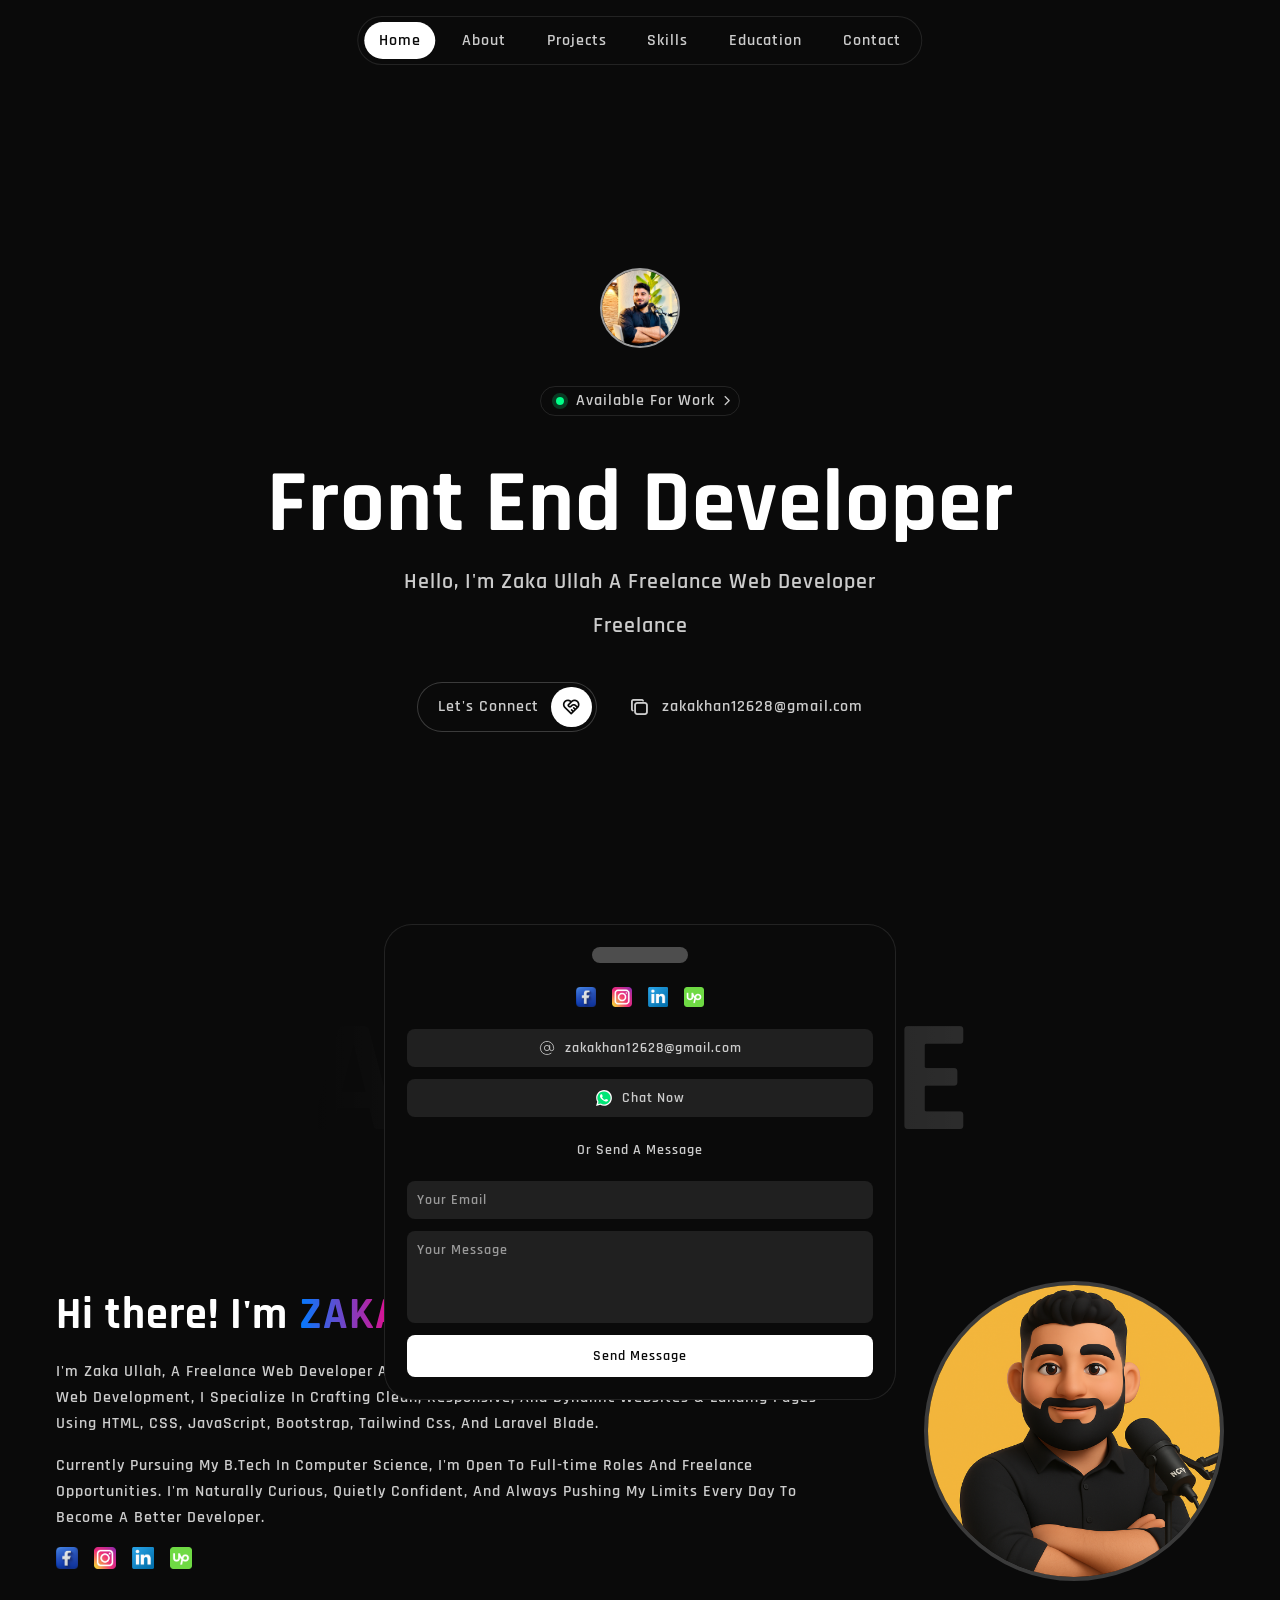
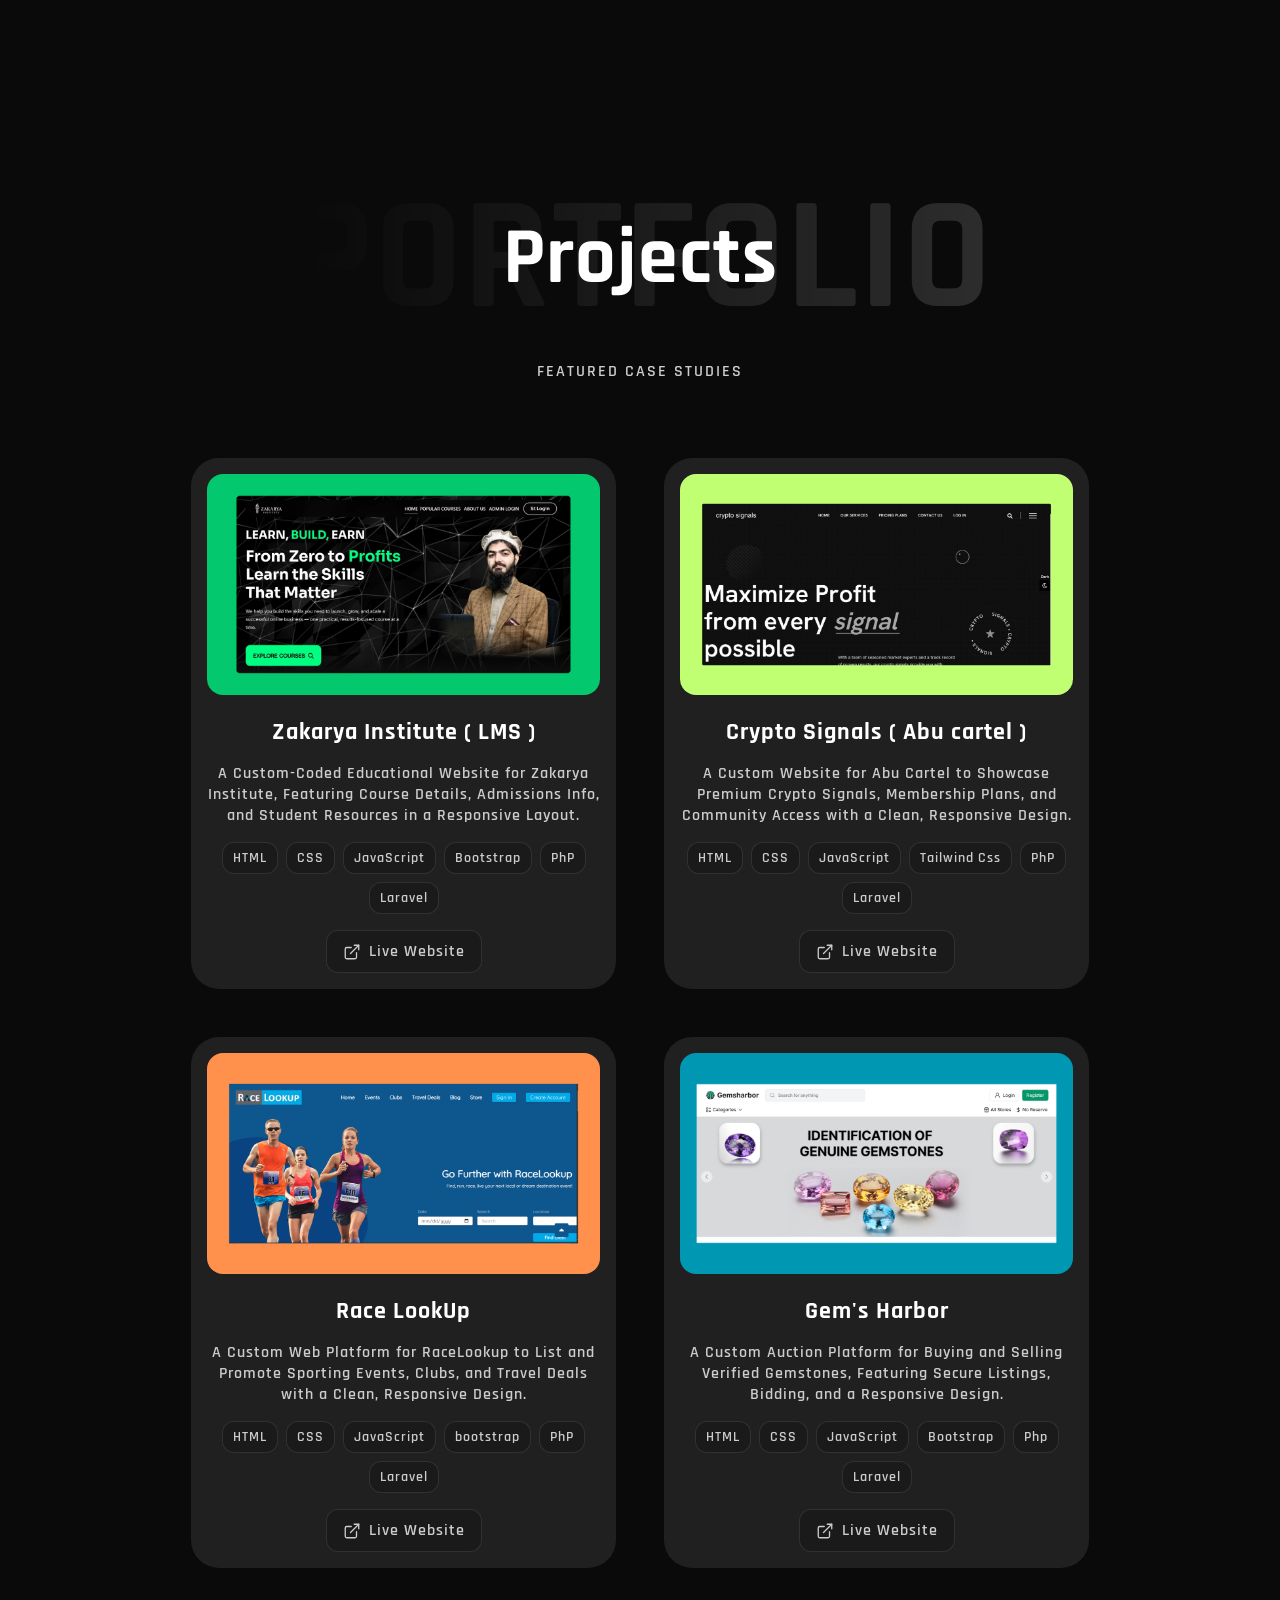
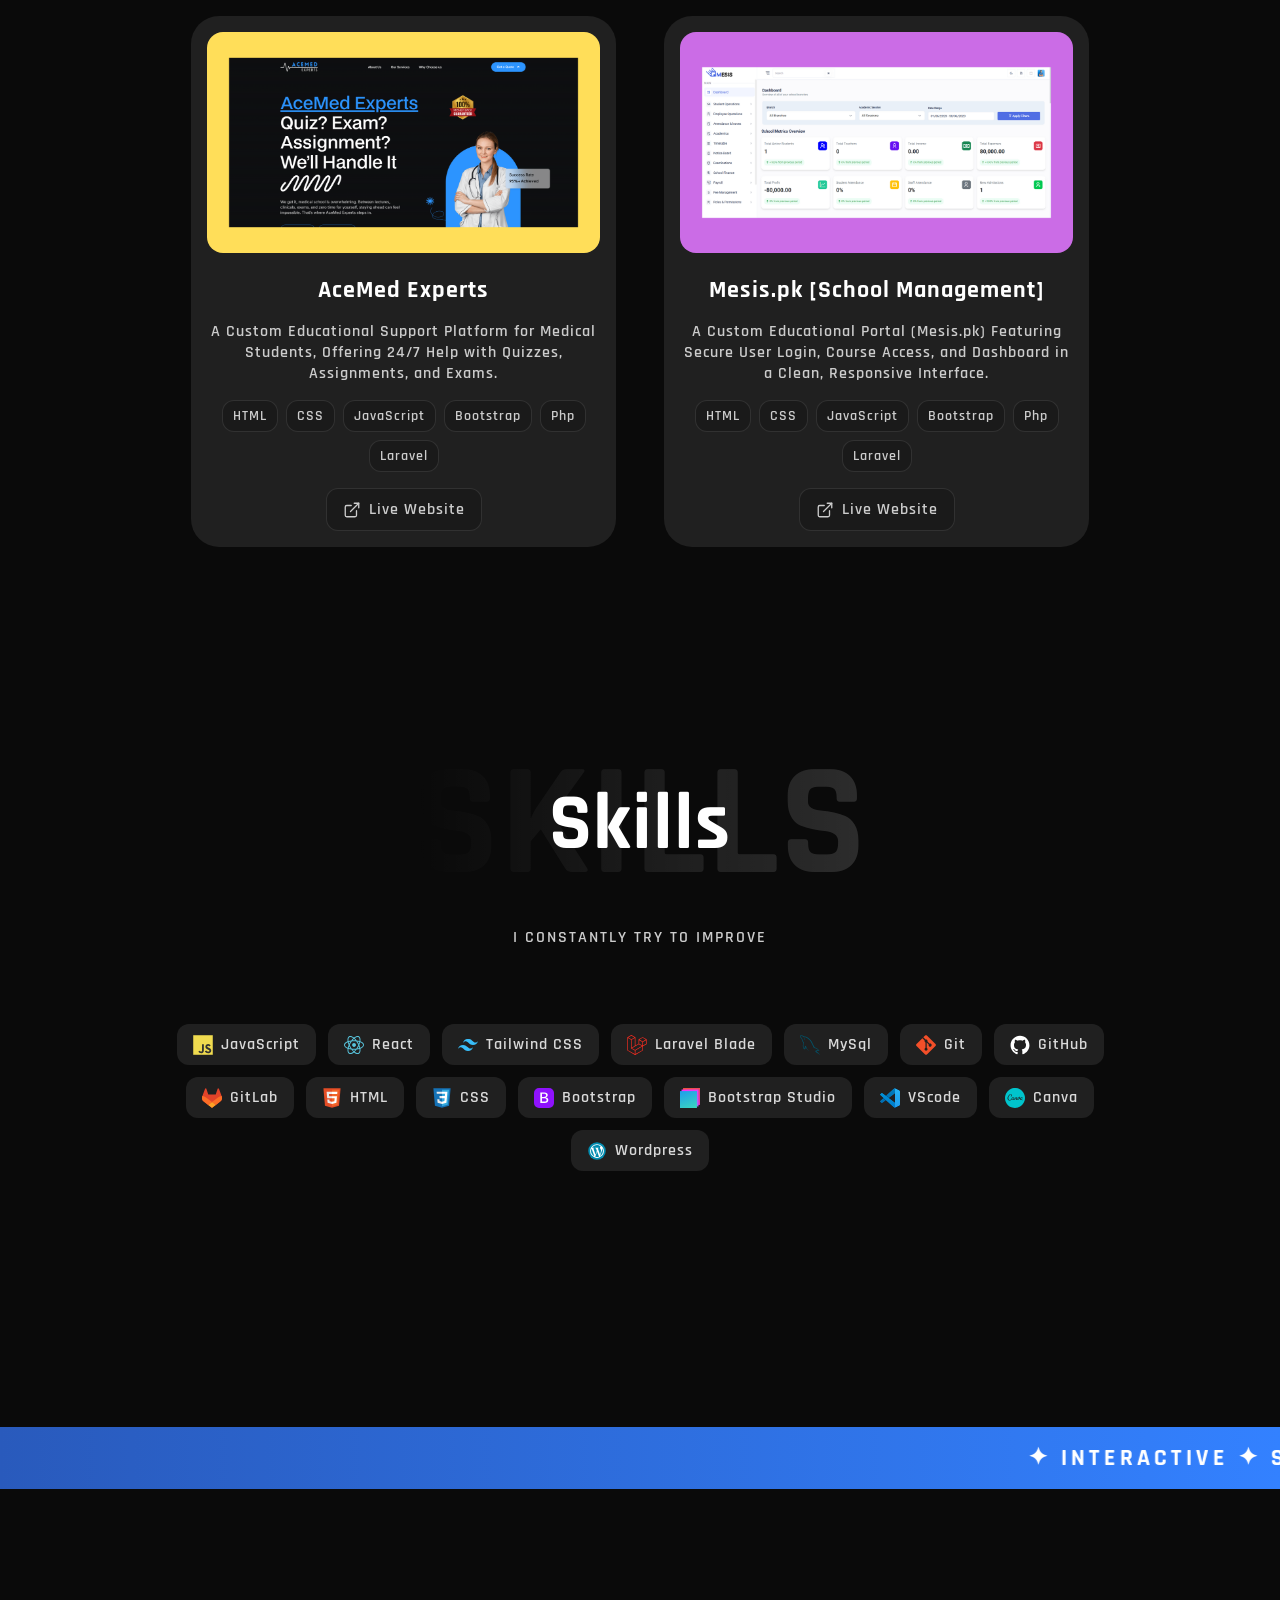
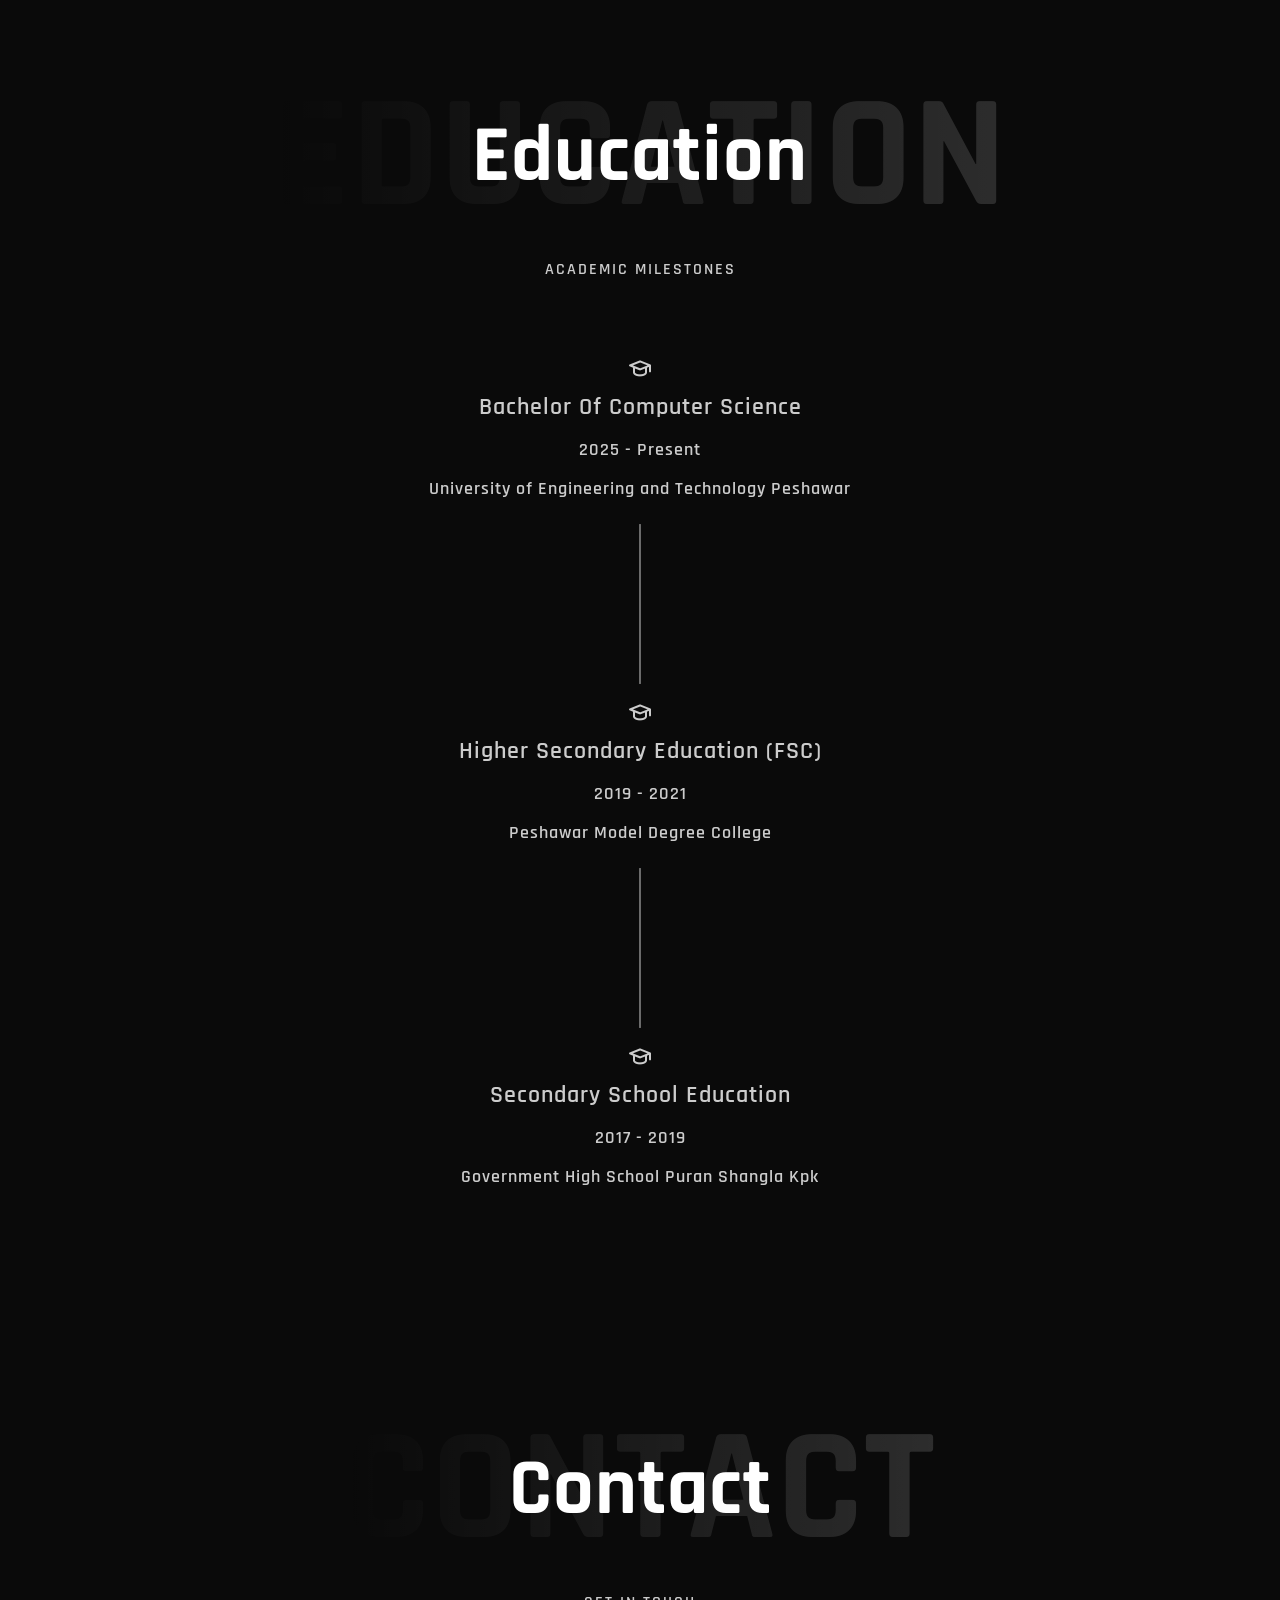
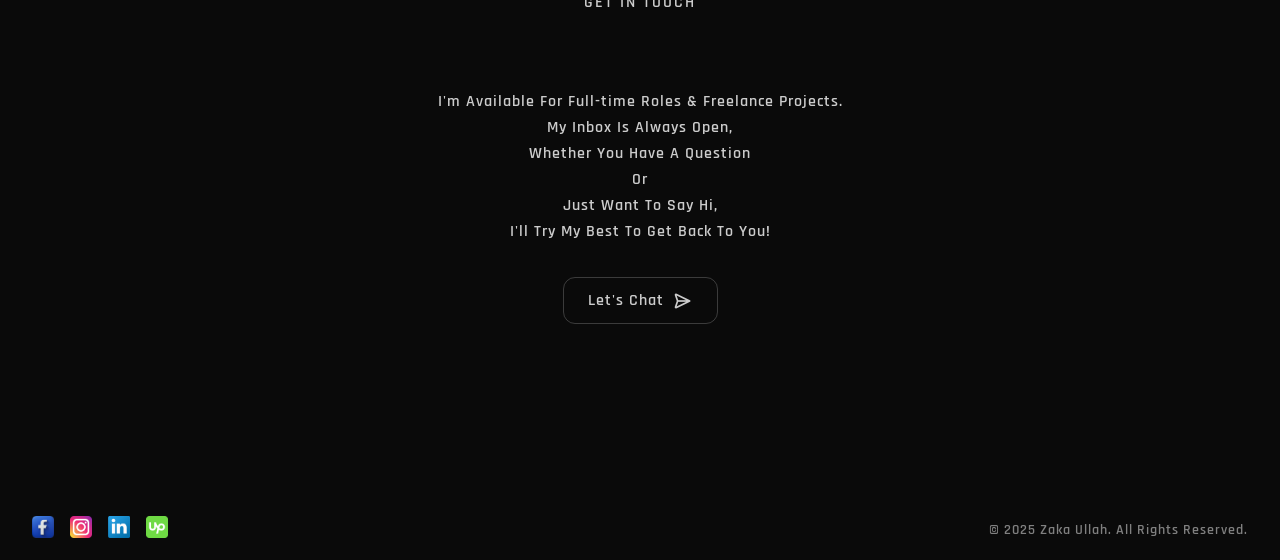
==== commit 3ec38040: "Final Education section content updated" ====
--- a/index.html
+++ b/index.html
@@ -139,9 +139,9 @@
           <img src="assets/svg/mail.svg" alt="Gmail">
           zakakhan12628@gmail.com
         </a>
-        <a href="tel:+923478657454" class="drawer-btn">
-          <img src="assets/svg/phone.svg" alt="Call">
-          Call Now
+        <a href="https://wa.me/923150249373" class="drawer-btn">
+          <img src="assets/svg/whatsapp.svg" alt="chat">
+          Chat Now
         </a>
         <p>Or Send A Message</p>
         <form method="POST" class="contact-form" id="form">
@@ -322,6 +322,28 @@
           </a>
         </div>
       </div>
+      <div class="project-card">
+        <img src="assets/img/P-6.png" alt="P-4" loading="lazy">
+        <h3 class="project-title">Mesis.pk [School Management]</h3>
+        <p class="project-description">
+          A Custom Educational Portal (Mesis.pk) Featuring Secure User Login, Course Access, and Dashboard in a Clean, Responsive
+          Interface.
+        </p>
+        <div class="tags">
+          <span class="tag">HTML</span>
+          <span class="tag">CSS</span>
+          <span class="tag">JavaScript</span>
+          <span class="tag">Bootstrap</span>
+          <span class="tag">Php</span>
+          <span class="tag">Laravel</span>
+        </div>
+        <div class="buttons">
+          <a href="https://lwt.mesis.pk/login" class="btn" target="_blank">
+            <img src="assets/svg/external-link.svg" alt="Link">
+            Live Website
+          </a>
+        </div>
+      </div>
     </div>
   </section>
   <!-- SKILLS SECTION -->
@@ -413,30 +435,23 @@
     <div class="education-section">
       <div class="education-container">
         <i class="ti ti-school"></i>
-        <h3 class="degree">Bachelor Of Technology</h3>
-        <p class="date">2024 - Present</p>
-        <p class="school">Dumkal Institute Of Engineering & Technology</p>
+        <h3 class="degree">Bachelor Of Computer Science</h3>
+        <p class="date">2025 - Present</p>
+        <p class="school">University of Engineering and Technology Peshawar</p>
         <span class="education-line"></span>
       </div>
       <div class="education-container">
         <i class="ti ti-school"></i>
-        <h3 class="degree">Diploma In Engineering (CST)</h3>
-        <p class="date">2021 - 2024</p>
-        <p class="school">Dumkal Polytechnic</p>
+        <h3 class="degree">Higher Secondary Education (FSC)</h3>
+        <p class="date">2019 - 2021</p>
+        <p class="school">Peshawar Model Degree College</p>
         <span class="education-line"></span>
       </div>
       <div class="education-container">
         <i class="ti ti-school"></i>
-        <h3 class="degree">Higher Secondary Education</h3>
-        <p class="date">2019 - 2021</p>
-        <p class="school">Nashipur High Madrasah (H.S.)</p>
-        <span class="education-line"></span>
-      </div>
-      <div class="education-container">
-        <i class="ti ti-school"></i>
-        <h3 class="degree">Secondary Education</h3>
-        <p class="date">2013 - 2019</p>
-        <p class="school">Chak Islampur S.C.M. High School (H.S.)</p>
+        <h3 class="degree">Secondary School Education</h3>
+        <p class="date">2017 - 2019</p>
+        <p class="school">Government High School Puran Shangla Kpk</p>
       </div>
     </div>
   </section>
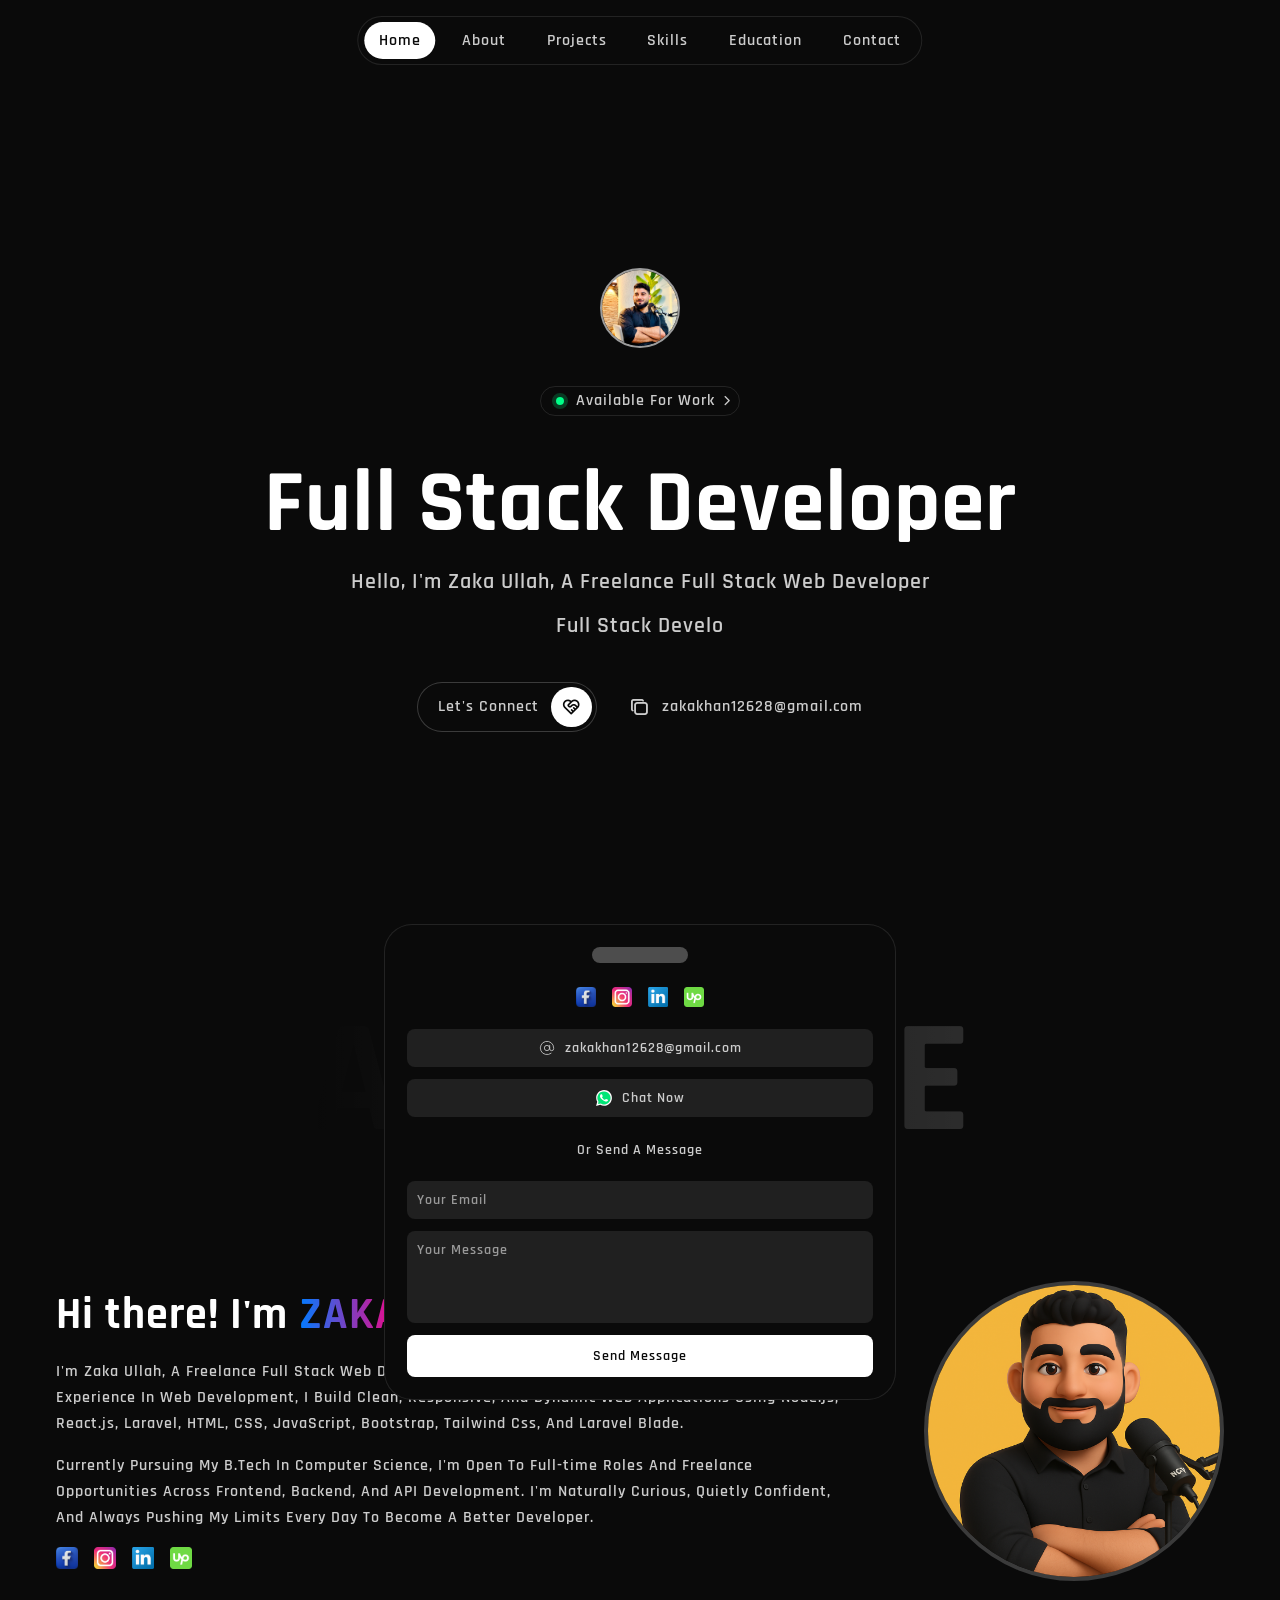
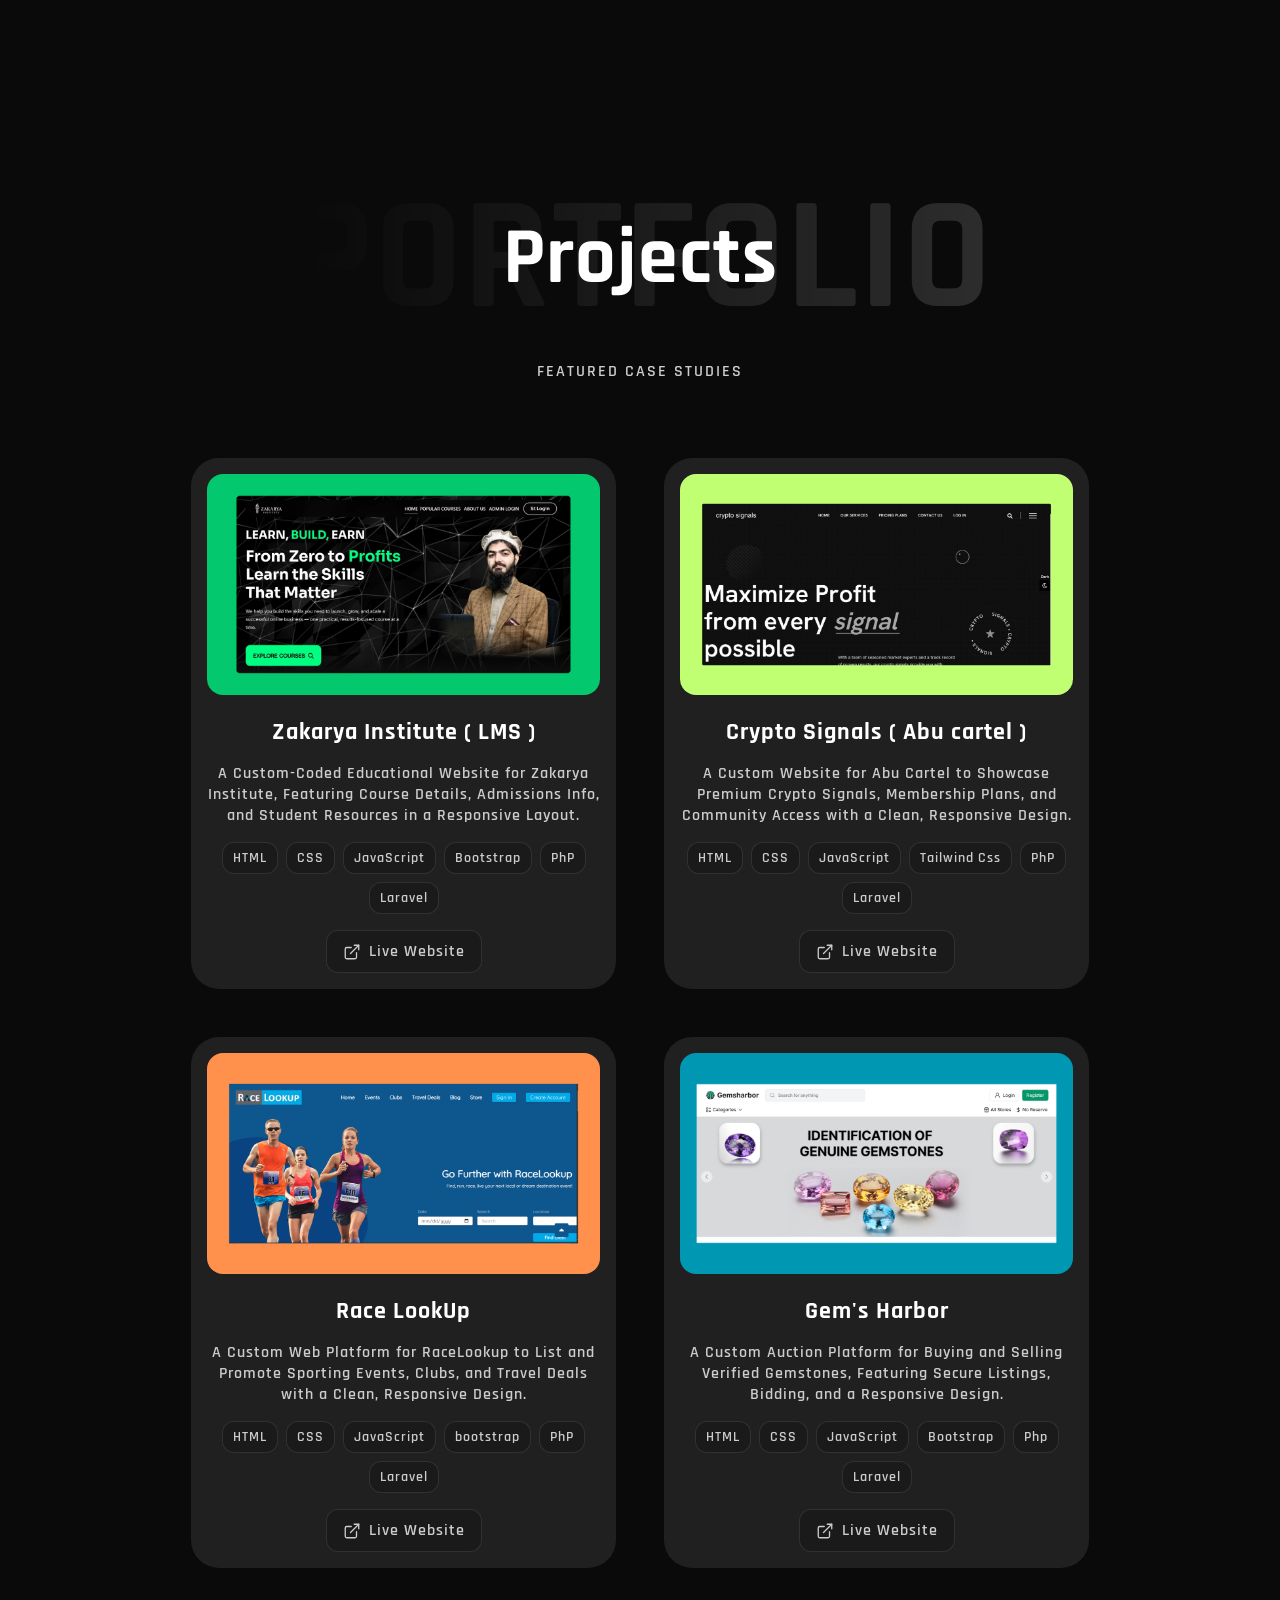
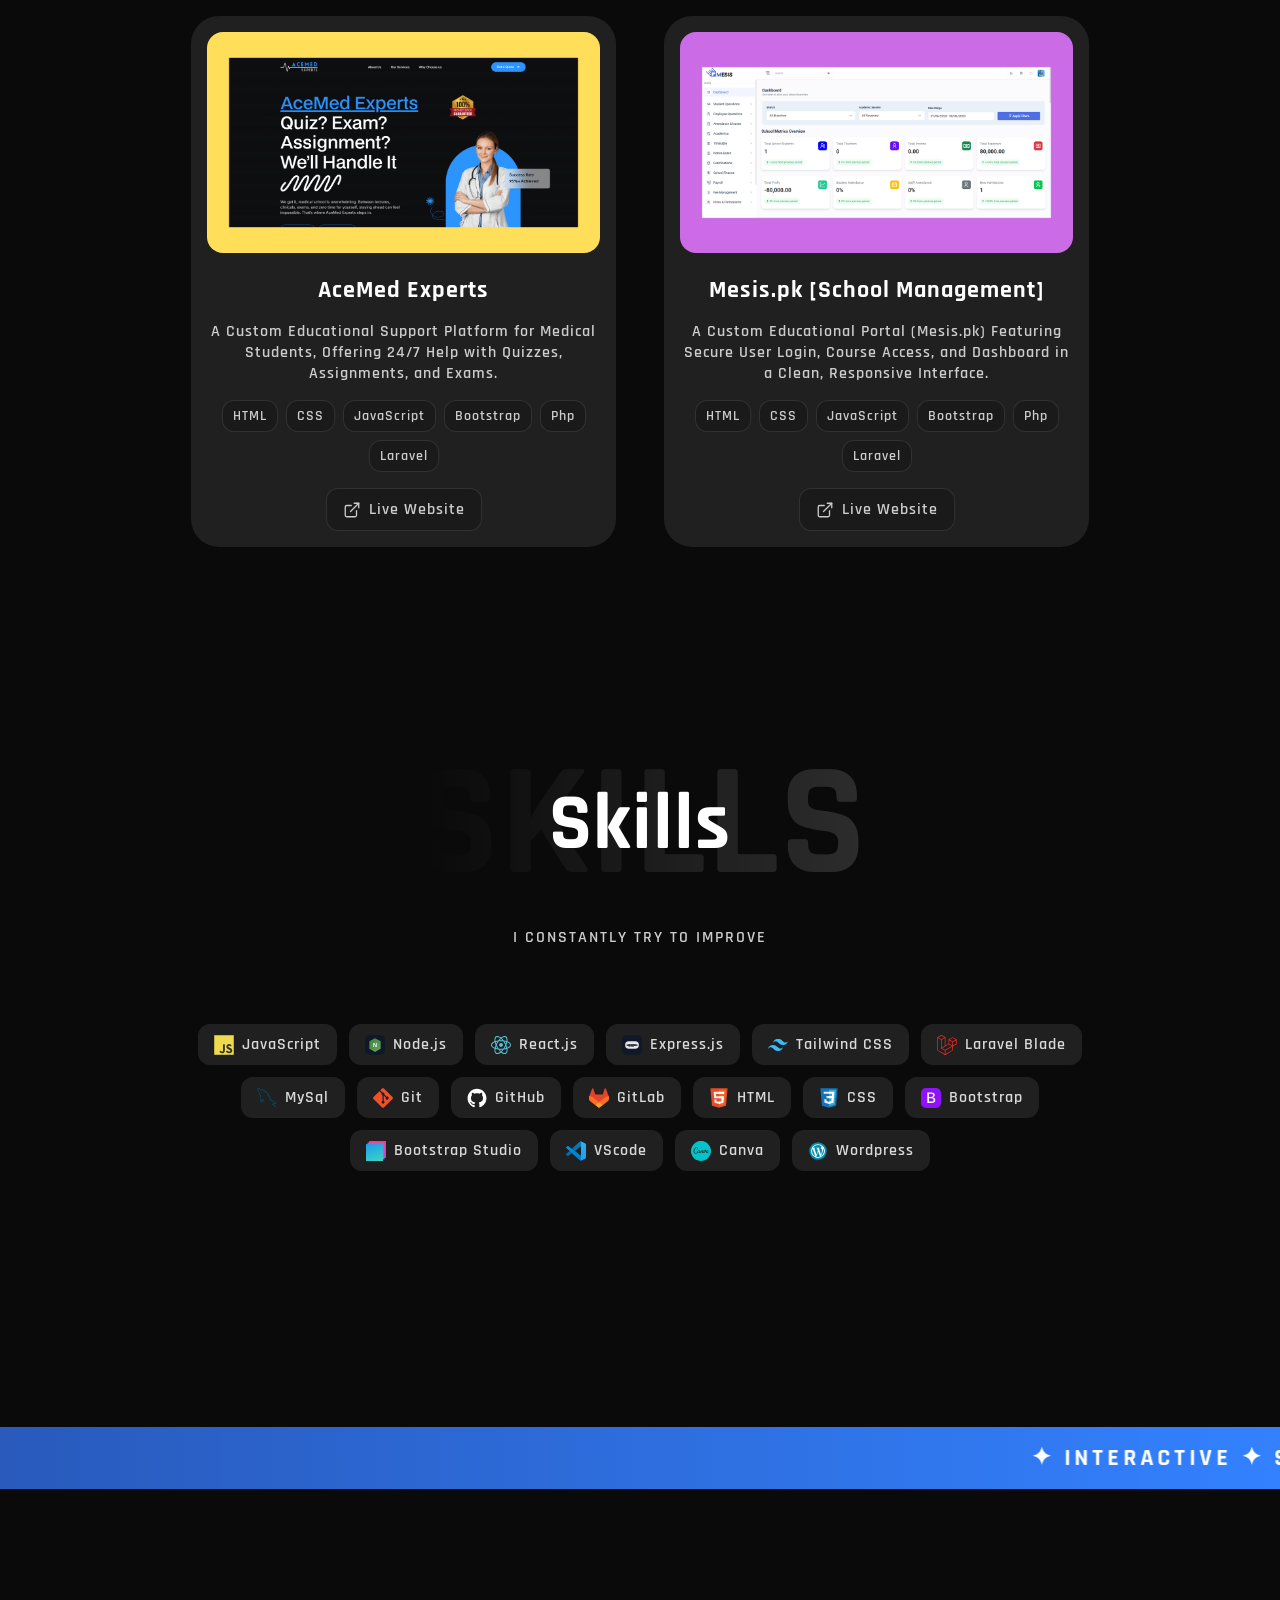
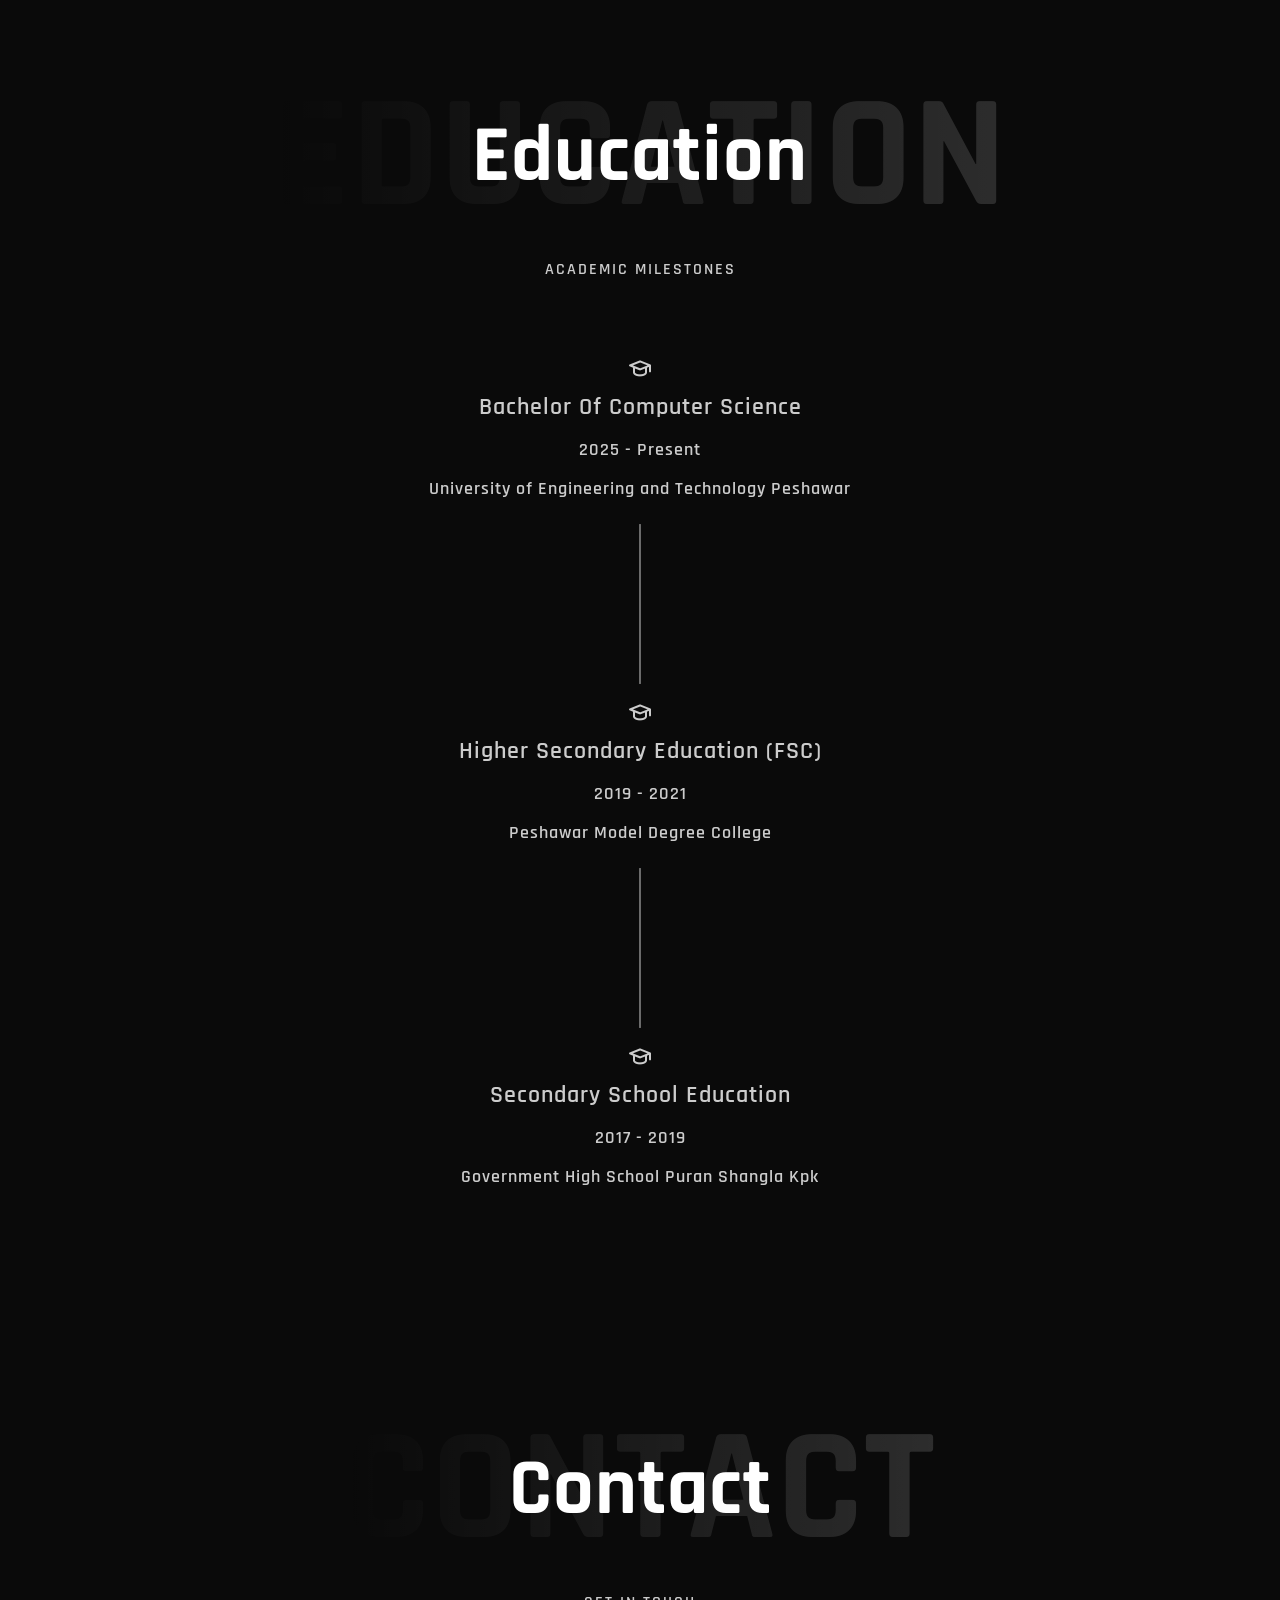
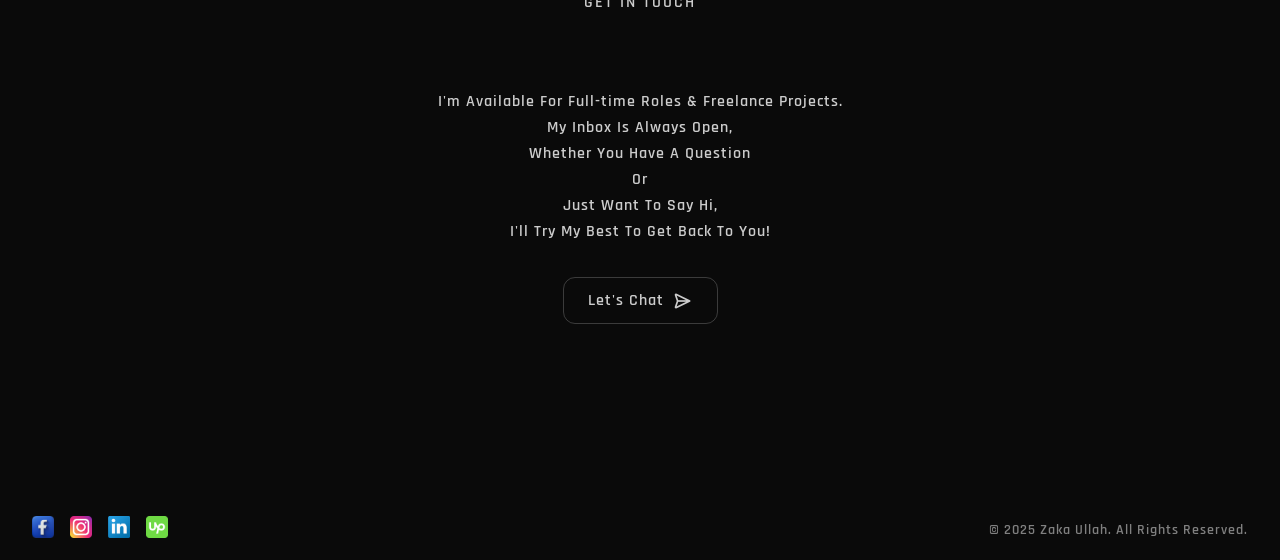
==== commit 7b52d3af: "Update meta tags and add Express.js and Node.js SVG icons" ====
--- a/index.html
+++ b/index.html
@@ -13,9 +13,9 @@
   <link rel="preload" href="assets/fonts/rajdhani-700.woff2" as="font" type="font/woff2" crossorigin="anonymous">
   <!-- PRIMARY META TAGS -->
   <meta name="description"
-    content="I'm Zaka Ullah, A Freelance Web Developer And Computer Science Student. I Specialize In Crafting Responsive, Modern Websites And Landing Pages.">
+    content="I'm Zaka Ullah, A Freelance Full Stack Web Developer And Computer Science Student. I Build Responsive, Modern Web Applications With Node.js, React.js, Laravel, And More.">
   <meta name="keywords"
-    content="Zaka Ullah, iamzaka, Developer, Web Developer, Frontend Developer, Freelance Web Developer, Web Designer, Freelance Web Designer, Portfolio, Developer Portfolio, Personal Portfolio, Best Web Developer In Kolkata, Best Web Developer In Murshidabad, Best Web Developer In Berhampore, HTML, CSS, JavaScript, Django, Python">
+    content="Zaka Ullah, iamzaka, Developer, Web Developer, Full Stack Developer, Freelance Web Developer, Web Designer, Freelance Web Designer, Portfolio, Developer Portfolio, Personal Portfolio, Node.js, React.js, Laravel, Express.js, MySQL, HTML, CSS, JavaScript">
   <meta name="author" content="Zaka Ullah">
   <meta name="robots" content="index, follow">
   <!-- CANONICAL URL -->
@@ -26,18 +26,18 @@
   <meta property="og:site_name" content="Zaka Ullah">
   <meta property="og:locale" content="en_IN">
   <meta property="og:type" content="website">
-  <meta property="og:title" content="Zaka Ullah - Freelance Web Developer">
+  <meta property="og:title" content="Zaka Ullah - Freelance Full Stack Web Developer">
   <meta property="og:description"
-    content="I'm Zaka Ullah, A Freelance Web Developer And Computer Science Student. I Specialize In Crafting Responsive, Modern Websites And Landing Pages.">
+    content="I'm Zaka Ullah, A Freelance Full Stack Web Developer And Computer Science Student. I Build Responsive, Modern Web Applications With Node.js, React.js, Laravel, And More.">
   <meta property="og:image" content="https://sayedanowar.netlify.app/og-img.png">
   <meta property="og:url" content="https://sayedanowar.netlify.app/">
   <!-- TWITTER CARD META TAGS -->
   <meta name="twitter:card" content="summary_large_image">
   <meta name="twitter:creator" content="@iamzaka">
   <meta name="twitter:site" content="@iamzaka">
-  <meta name="twitter:title" content="Zaka Ullah - Freelance Web Developer">
+  <meta name="twitter:title" content="Zaka Ullah - Freelance Full Stack Web Developer">
   <meta name="twitter:description"
-    content="I'm Zaka Ullah, A Freelance Web Developer And Computer Science Student. I Specialize In Crafting Responsive, Modern Websites And Landing Pages.">
+    content="I'm Zaka Ullah, A Freelance Full Stack Web Developer And Computer Science Student. I Build Responsive, Modern Web Applications With Node.js, React.js, Laravel, And More.">
   <meta name="twitter:image" content="https://sayedanowar.netlify.app/og-img.png">
   <!-- STRUCTURED DATA MARKUP -->
   <script type="application/ld+json">
@@ -54,7 +54,7 @@
             "https://github.com/iamzaka",
             "https://sayedanowar.netlify.app/"
           ],
-          "jobTitle": "Freelancer"  
+          "jobTitle": "Full Stack Web Developer"  
         }
     </script>
   <!-- FAVICON -->
@@ -84,7 +84,7 @@
 
   <!-- MANIFEST -->
   <link rel="manifest" href="favicon/manifest.json">
-  <title>Zaka Ullah - Freelance Web Developer</title>
+  <title>Zaka Ullah - Freelance Full Stack Web Developer</title>
 </head>
 
 <body>
@@ -110,8 +110,8 @@
       <span class="indicator p-1"></span> Available For Work
       <i class="ti ti-chevron-right ang-right"></i>
     </a>
-    <h1>Front End Developer</h1>
-    <p class="subheading">Hello, I'm Zaka Ullah A Freelance Web Developer</p>
+    <h1>Full Stack Developer</h1>
+    <p class="subheading">Hello, I'm Zaka Ullah, A Freelance Full Stack Web Developer</p>
     <p class="subheading auto-type"></p>
     <div class="hero-btns-sec">
       <button class="hero-btn open-drawer-btn">Let's Connect
@@ -172,14 +172,14 @@
       <div class="about-content">
         <h3>Hi there! I'm <span class="gradient-text">ZAKA</span></h3>
         <p>
-          I'm Zaka Ullah, A Freelance Web Developer And Computer Science Student. With 4 Years Of
-          Experience In Web Development, I Specialize In Crafting Clean, Responsive, And Dynamic Websites &
-          Landing Pages Using HTML, CSS, JavaScript, Bootstrap, Tailwind Css, And Laravel Blade.
+          I'm Zaka Ullah, A Freelance Full Stack Web Developer And Computer Science Student. With 4 Years Of
+          Experience In Web Development, I Build Clean, Responsive, And Dynamic Web Applications Using Node.js,
+          React.js, Laravel, HTML, CSS, JavaScript, Bootstrap, Tailwind Css, And Laravel Blade.
         </p>
         <p>
           Currently Pursuing My B.Tech In Computer Science, I'm Open To Full-time Roles And Freelance
-          Opportunities. I'm Naturally Curious, Quietly Confident, And Always Pushing My Limits Every Day To
-          Become A Better Developer.
+          Opportunities Across Frontend, Backend, And API Development. I'm Naturally Curious, Quietly Confident,
+          And Always Pushing My Limits Every Day To Become A Better Developer.
         </p>
         <div class="about-links">
           <a href="https://www.facebook.com/iamzaka" class="about-icon" data-tooltip="Facebook">
@@ -362,8 +362,16 @@
         JavaScript
       </div>
       <div class="tech-item">
+        <img src="assets/svg/nodejs.svg" alt="Node.js" loading="lazy">
+        Node.js
+      </div>
+      <div class="tech-item">
         <img src="assets/svg/react.svg" alt="React" loading="lazy">
-        React
+        React.js
+      </div>
+      <div class="tech-item">
+        <img src="assets/svg/expressjs.svg" alt="Express.js" loading="lazy">
+        Express.js
       </div>
       <div class="tech-item">
         <img src="assets/svg/tailwindcss.svg" alt="TailwindCss" loading="lazy">
@@ -505,7 +513,7 @@
   <script src="assets/js/typed.js"></script>
   <script>
     var typed = new Typed('.auto-type', {
-      strings: ['Developer', 'Freelancer', 'Web Designer', 'CS Student'],
+      strings: ['Full Stack Developer', 'React.js Developer', 'Laravel Developer', 'Node.js Developer'],
       typeSpeed: 40,
       backSpeed: 40,
       smartBackspace: true,
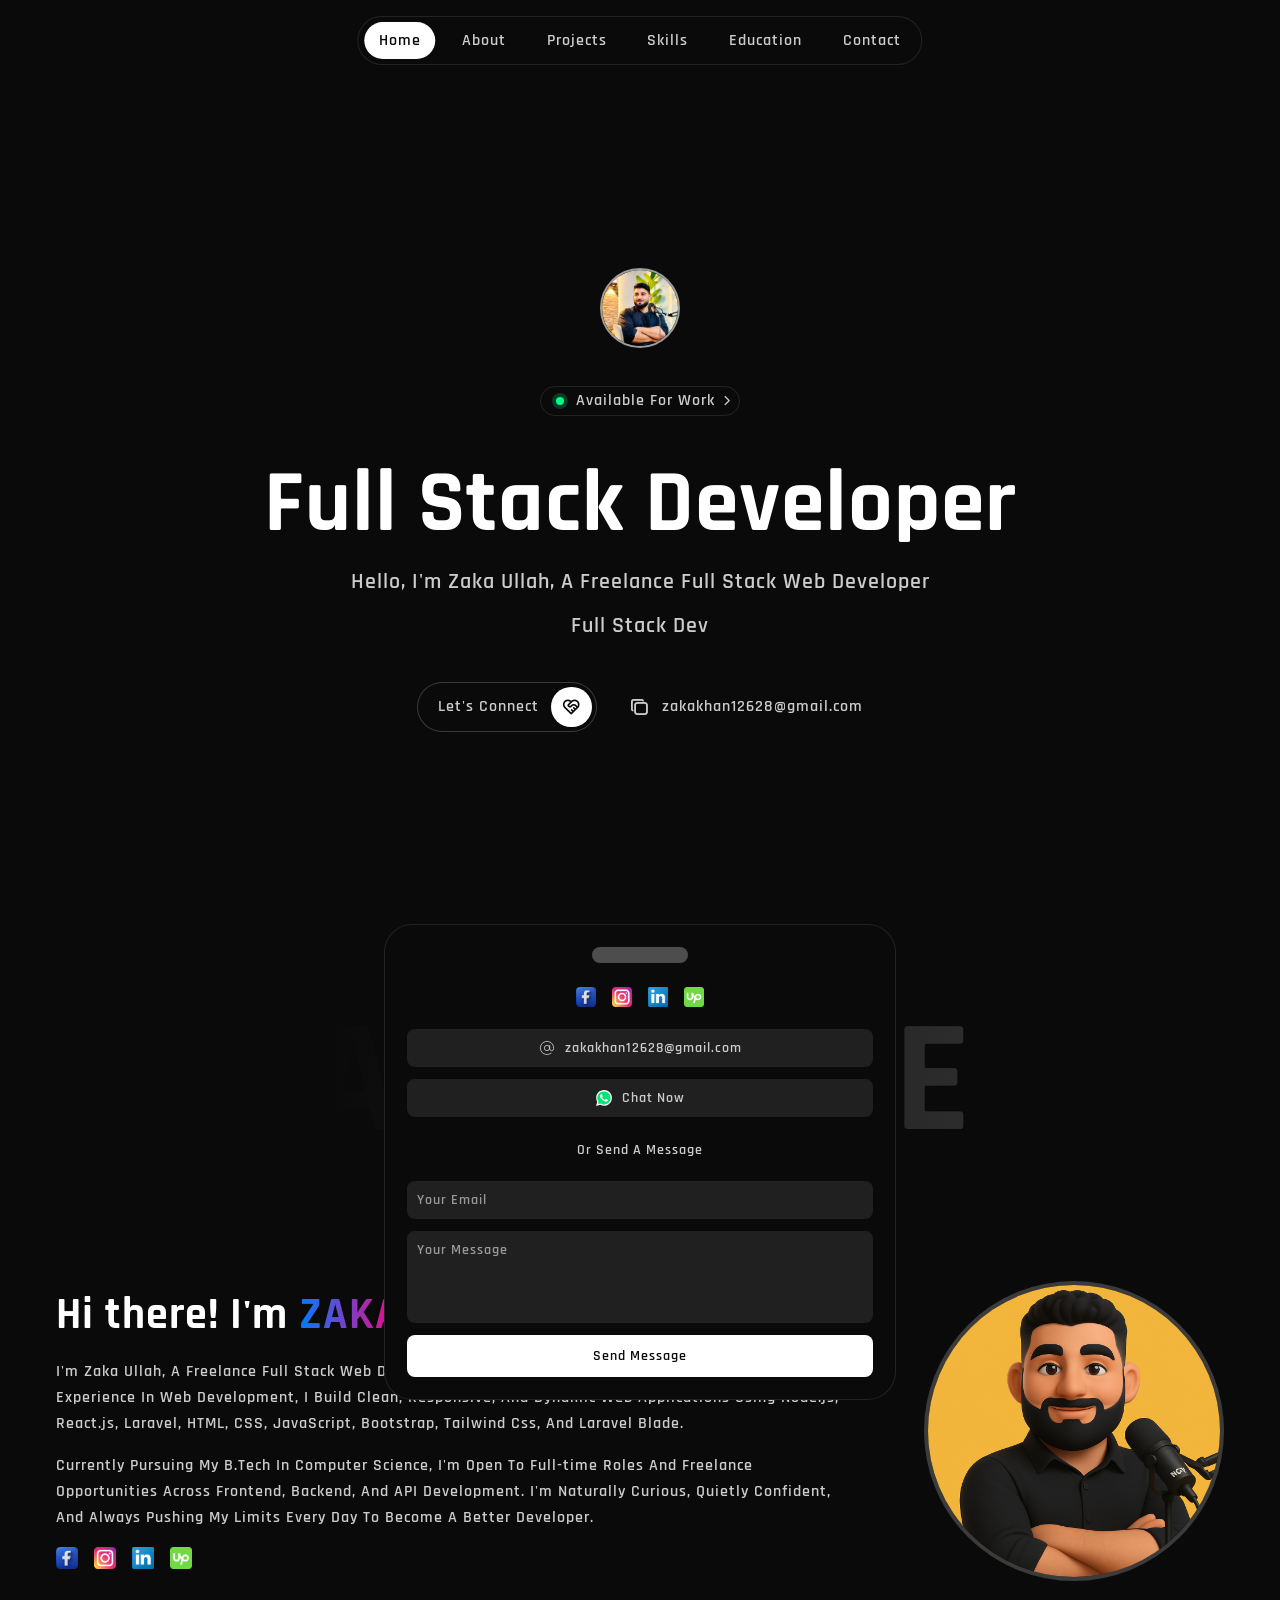
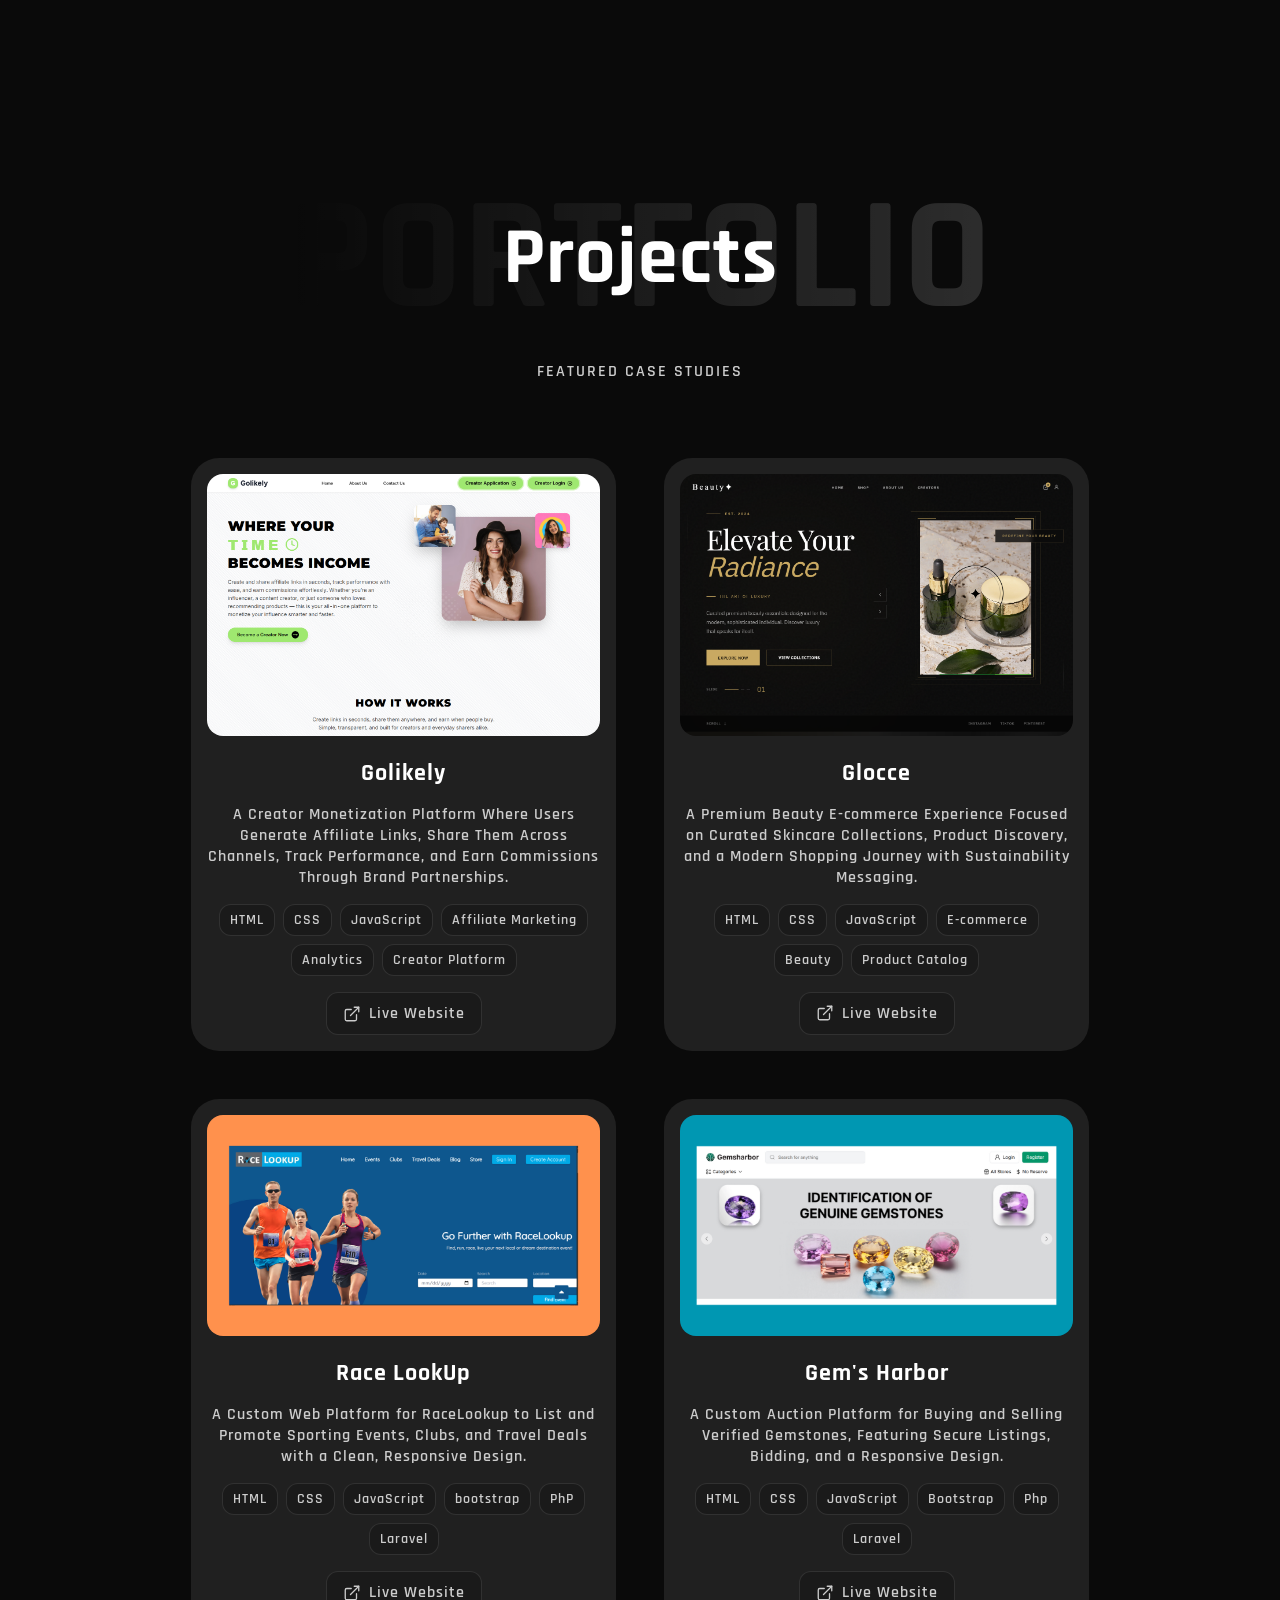
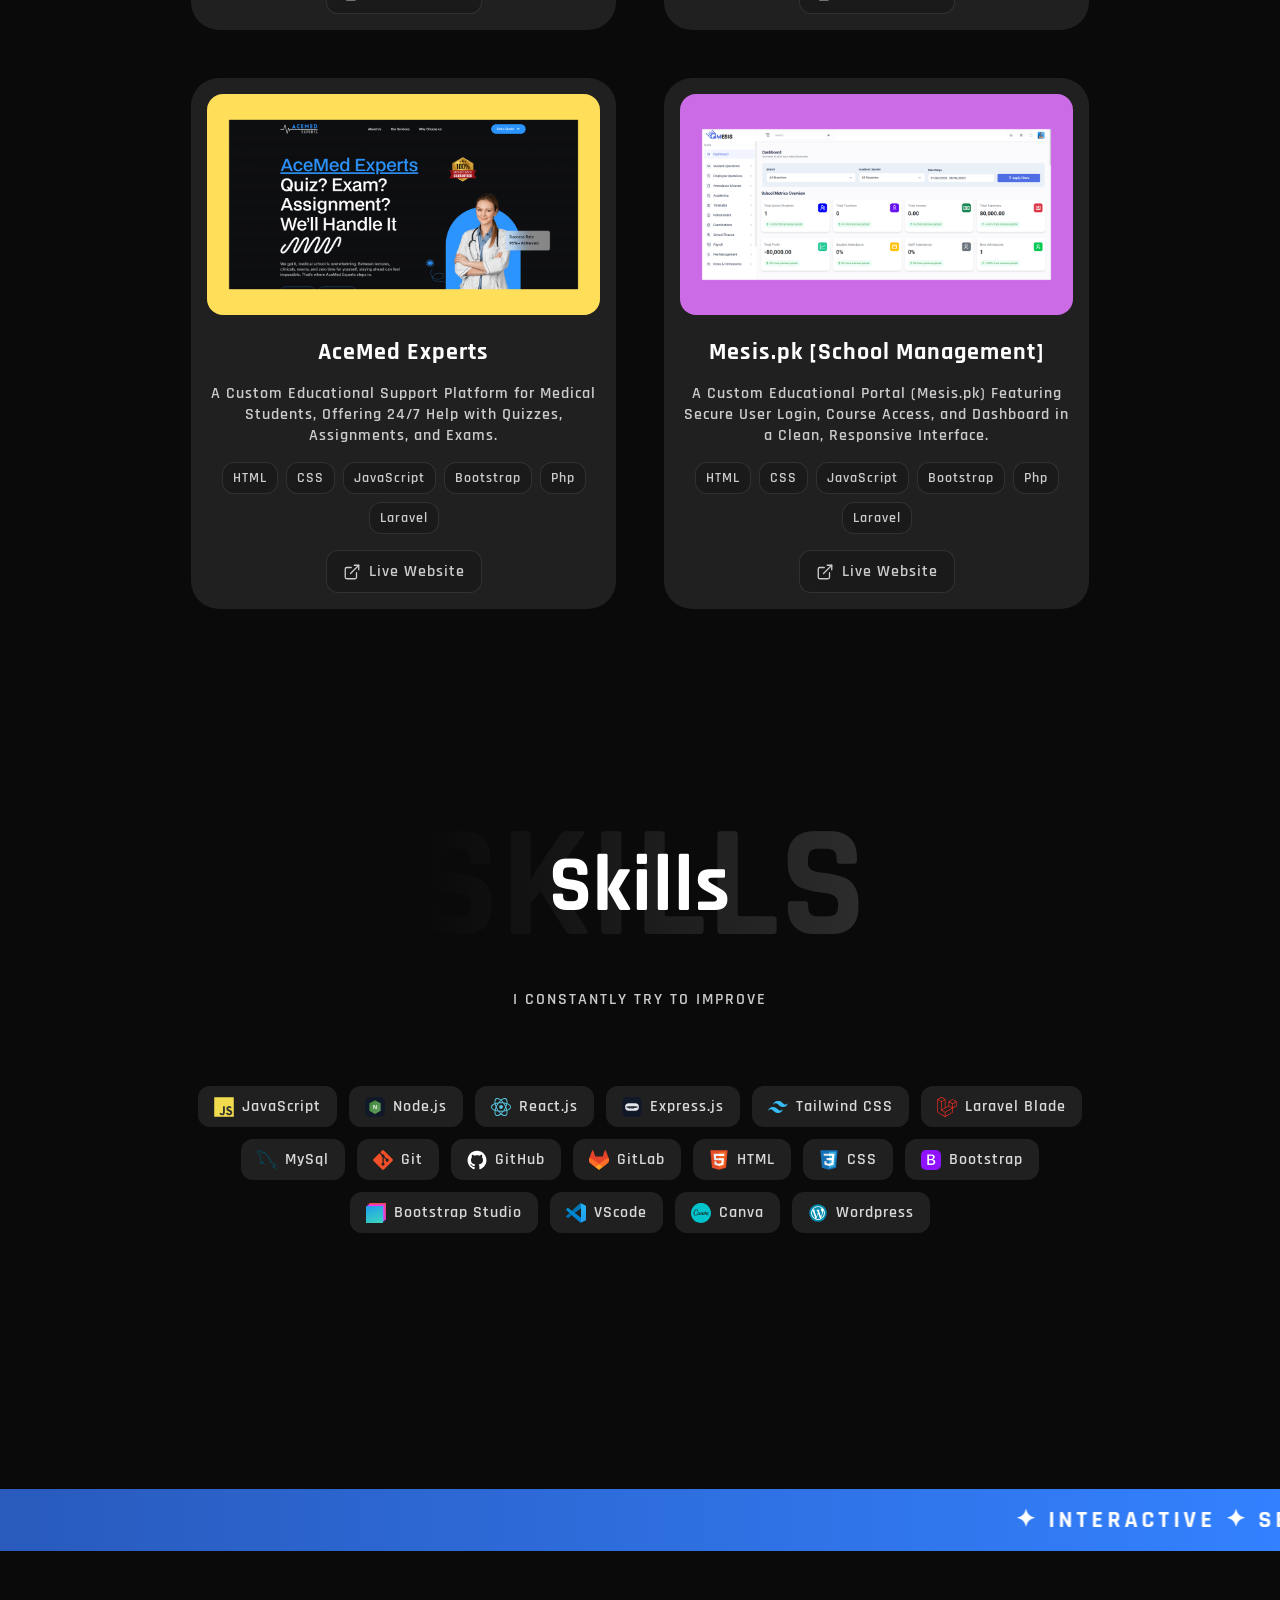
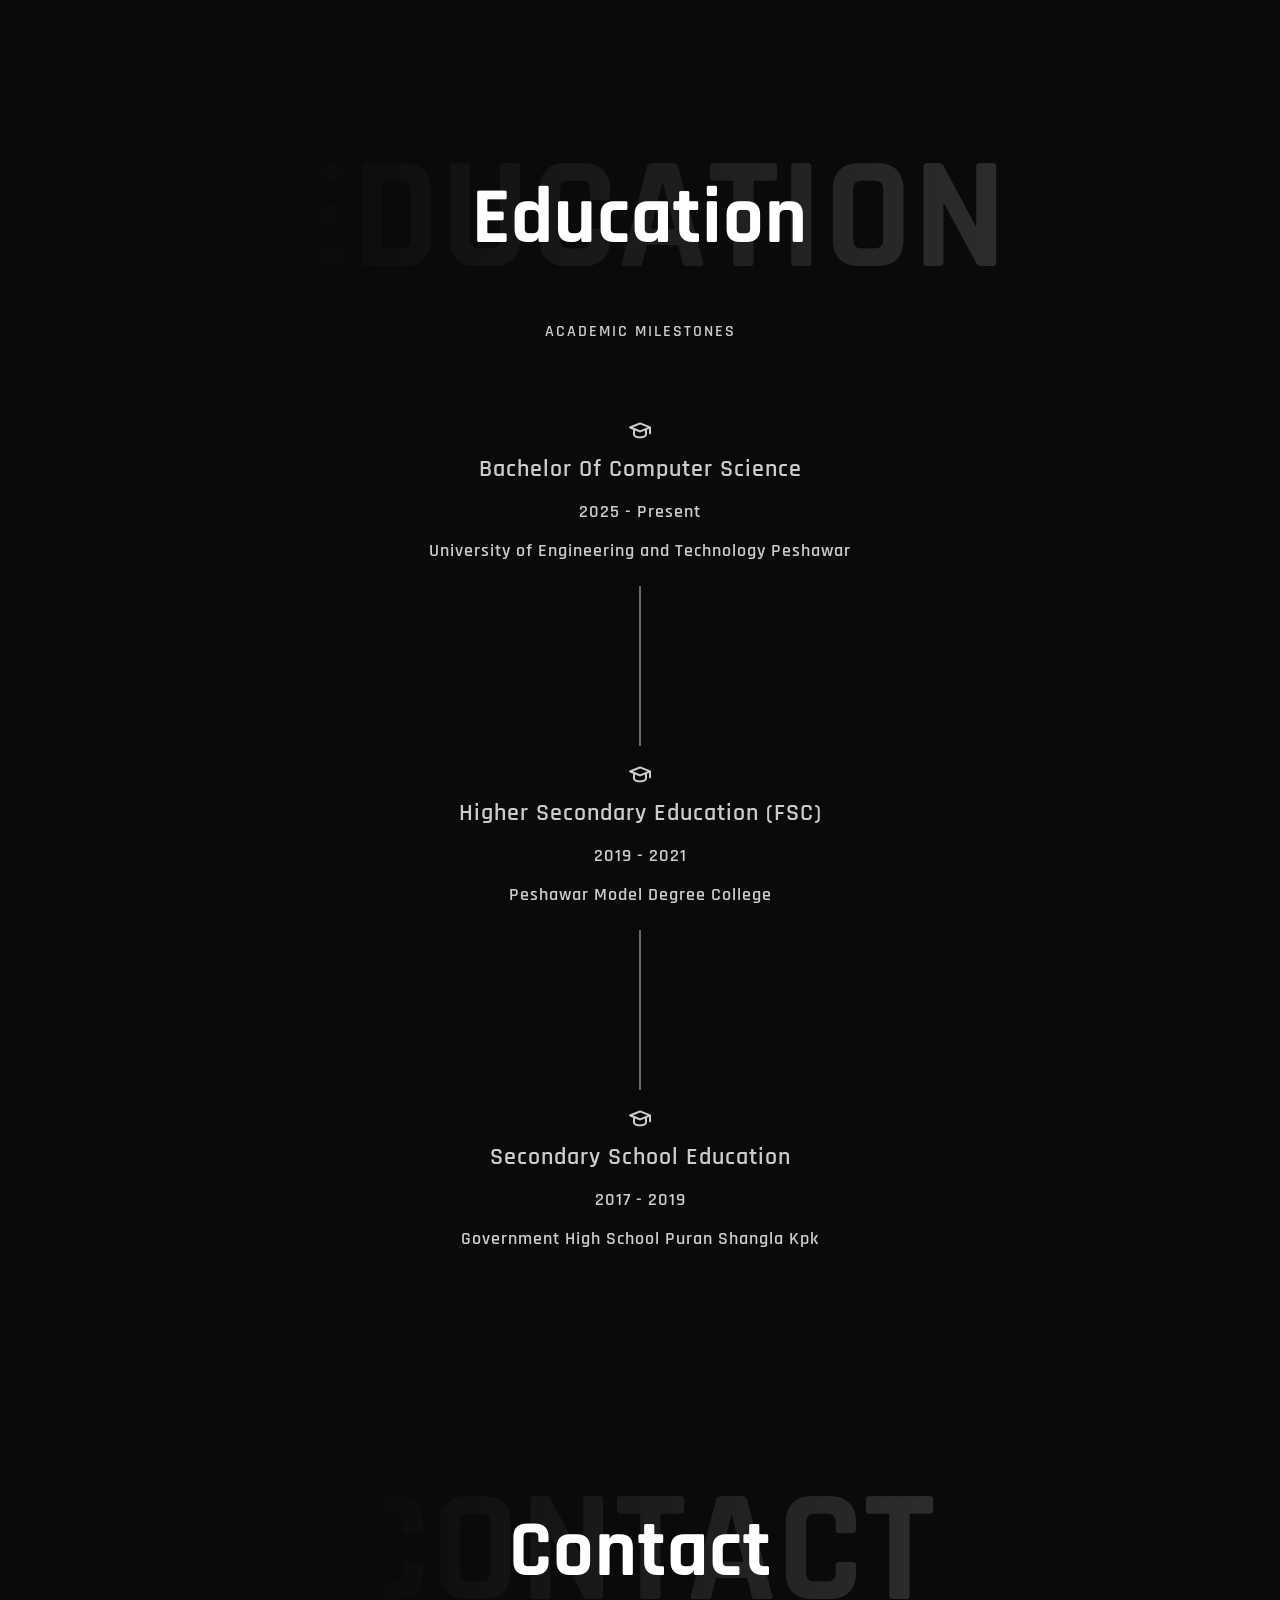
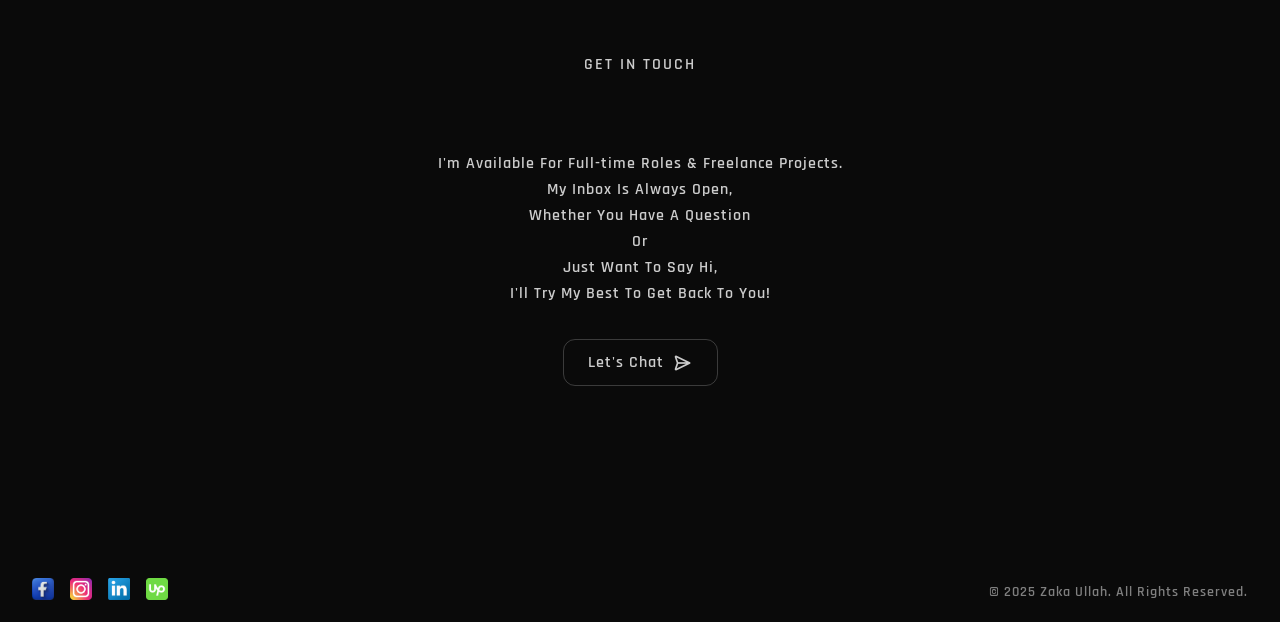
==== commit 96441af6: "Update project details and links for Golikely and Glocce Co-authored-by: Copilot <copilot@github.com" ====
--- a/index.html
+++ b/index.html
@@ -215,21 +215,21 @@
     <div class="project-container">
       <div class="project-card">
         <img src="assets/img/P-1.png" alt="P-1" loading="lazy">
-        <h3 class="project-title">Zakarya Institute ( LMS )</h3>
+        <h3 class="project-title">Golikely</h3>
         <p class="project-description">
-          A Custom-Coded Educational Website for Zakarya Institute, Featuring Course Details, Admissions Info, and Student
-          Resources in a Responsive Layout.
+          A Creator Monetization Platform Where Users Generate Affiliate Links, Share Them Across Channels, Track
+          Performance, and Earn Commissions Through Brand Partnerships.
         </p>
         <div class="tags">
           <span class="tag">HTML</span>
           <span class="tag">CSS</span>
           <span class="tag">JavaScript</span>
-          <span class="tag">Bootstrap</span>
-          <span class="tag">PhP</span>
-          <span class="tag">Laravel</span>
+          <span class="tag">Affiliate Marketing</span>
+          <span class="tag">Analytics</span>
+          <span class="tag">Creator Platform</span>
         </div>
         <div class="buttons">
-          <a href="https://zakaryainstitute.com/" class="btn" target="_blank">
+          <a href="https://www.golikely.com/" class="btn" target="_blank">
             <img src="assets/svg/external-link.svg" alt="Link">
             Live Website
           </a>
@@ -237,21 +237,21 @@
       </div>
       <div class="project-card">
         <img src="assets/img/P-2.png" alt="P-2" loading="lazy">
-        <h3 class="project-title">Crypto Signals ( Abu cartel )</h3>
+        <h3 class="project-title">Glocce</h3>
         <p class="project-description">
-          A Custom Website for Abu Cartel to Showcase Premium Crypto Signals, Membership Plans, and Community Access with a Clean,
-          Responsive Design.
+          A Premium Beauty E-commerce Experience Focused on Curated Skincare Collections, Product Discovery,
+          and a Modern Shopping Journey with Sustainability Messaging.
         </p>
         <div class="tags">
           <span class="tag">HTML</span>
           <span class="tag">CSS</span>
           <span class="tag">JavaScript</span>
-          <span class="tag">Tailwind Css</span>
-          <span class="tag">PhP</span>
-          <span class="tag">Laravel</span>
+          <span class="tag">E-commerce</span>
+          <span class="tag">Beauty</span>
+          <span class="tag">Product Catalog</span>
         </div>
         <div class="buttons">
-          <a href="https://www.abucartel.info/" class="btn" target="_blank">
+          <a href="https://www.glocce.com/" class="btn" target="_blank">
             <img src="assets/svg/external-link.svg" alt="Link">
             Live Website
           </a>
@@ -295,7 +295,7 @@
           <span class="tag">Laravel</span>
         </div>
         <div class="buttons">
-          <a href="https://staging.gemsharbor.com/" class="btn" target="_blank">
+          <a href="https://gemsharbor.com/" class="btn" target="_blank">
             <img src="assets/svg/external-link.svg" alt="Link">
             Live Website
           </a>
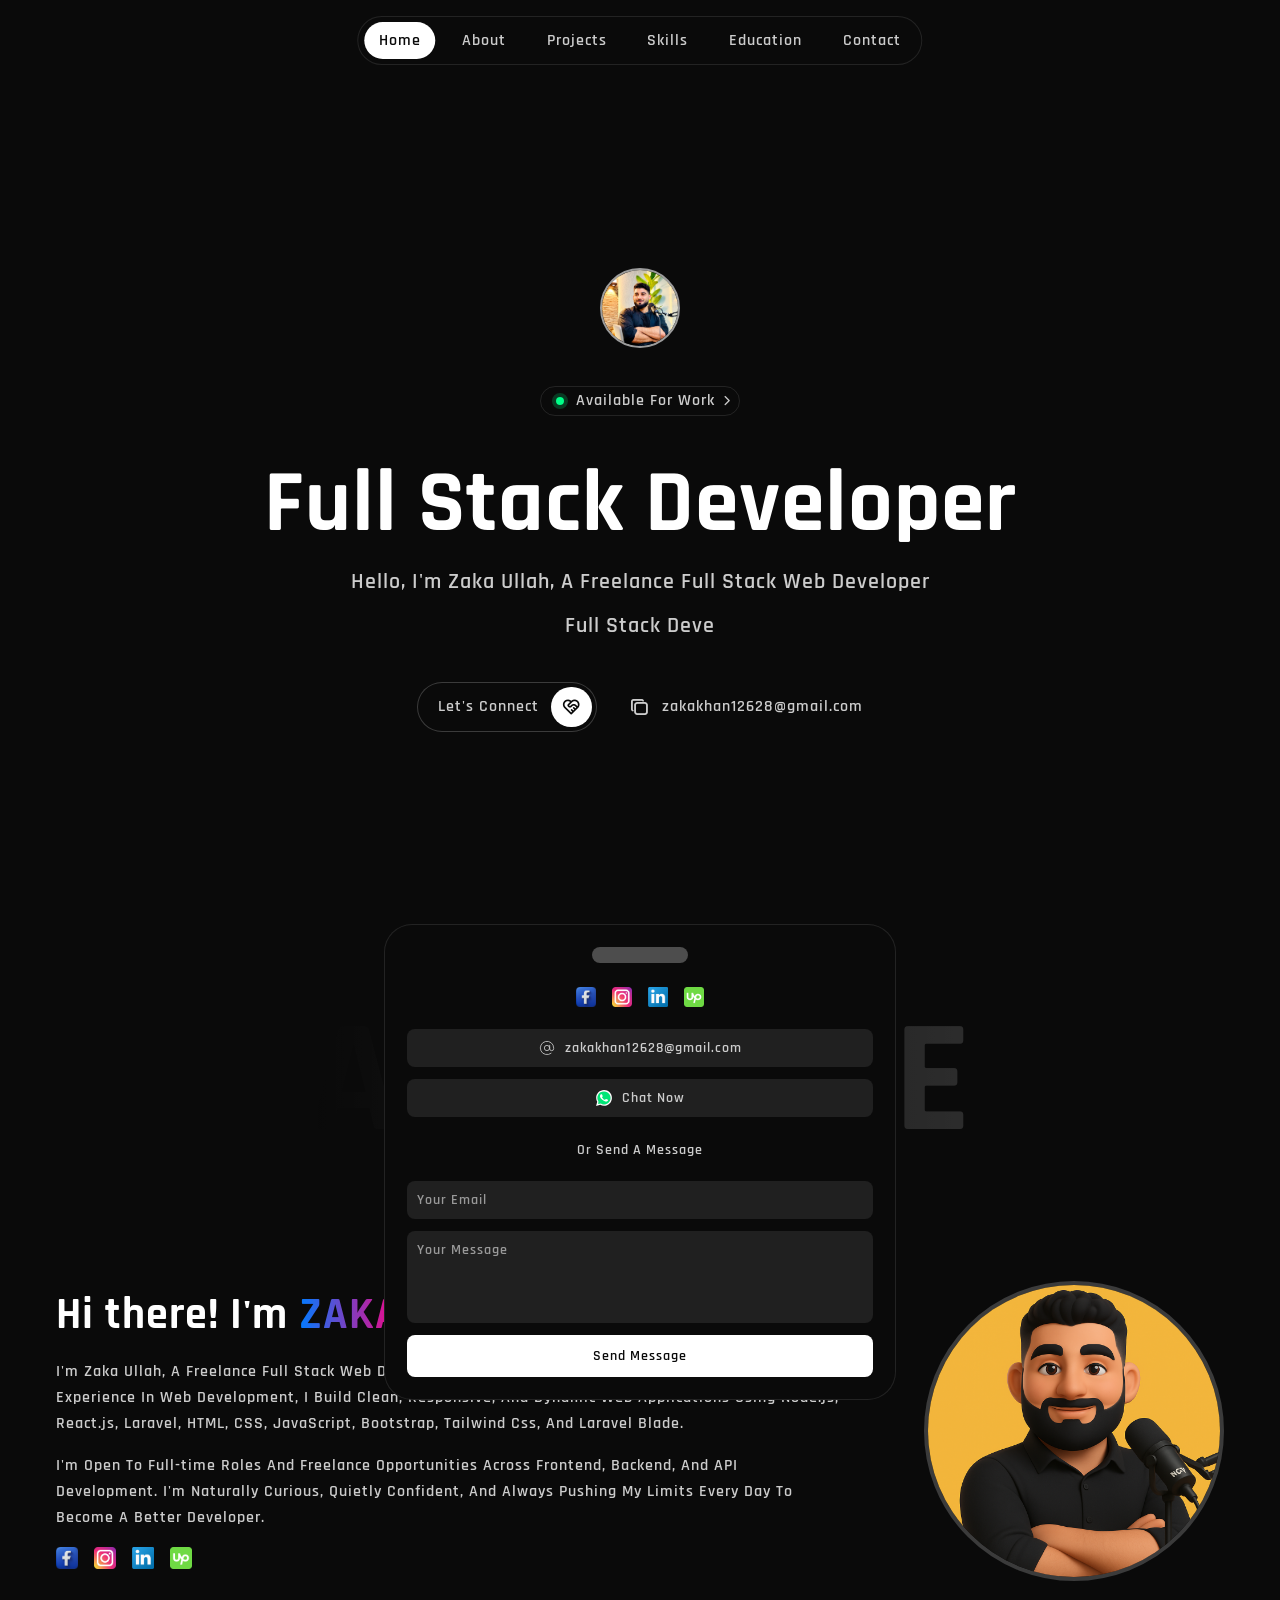
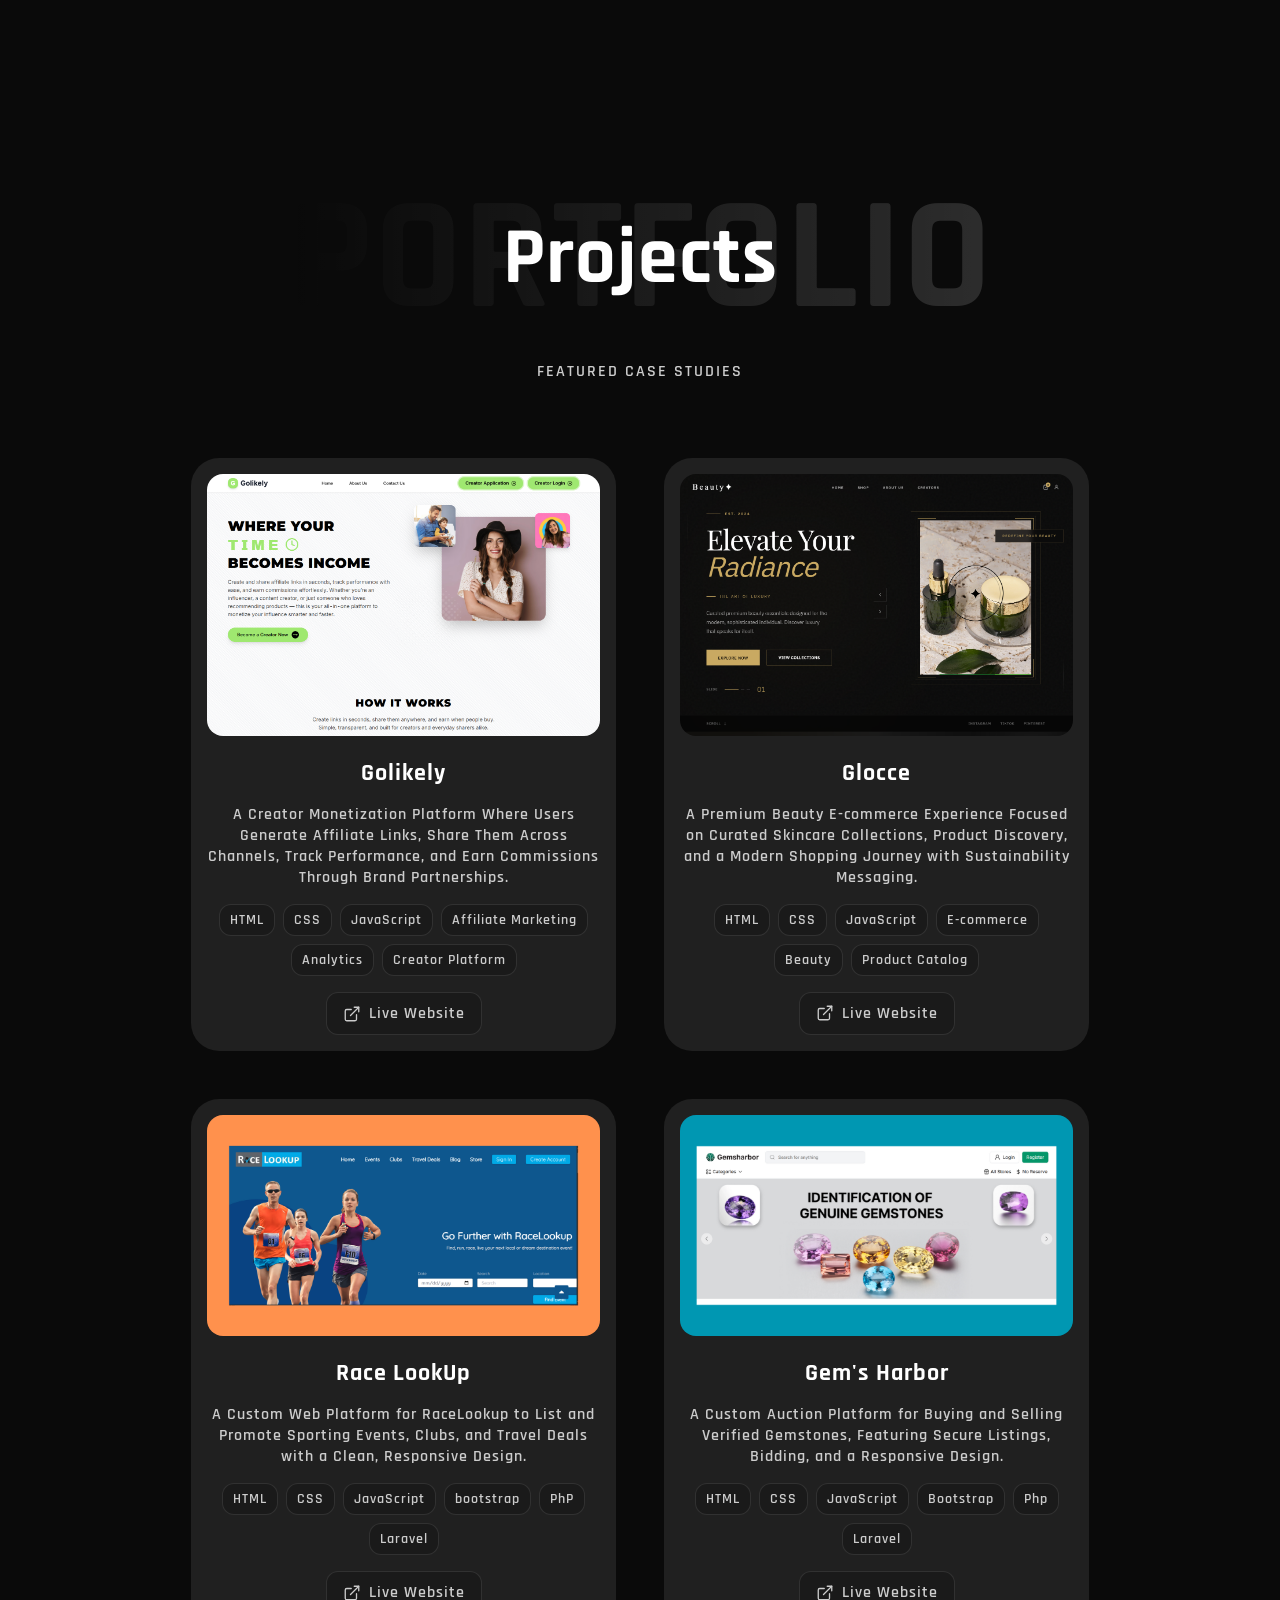
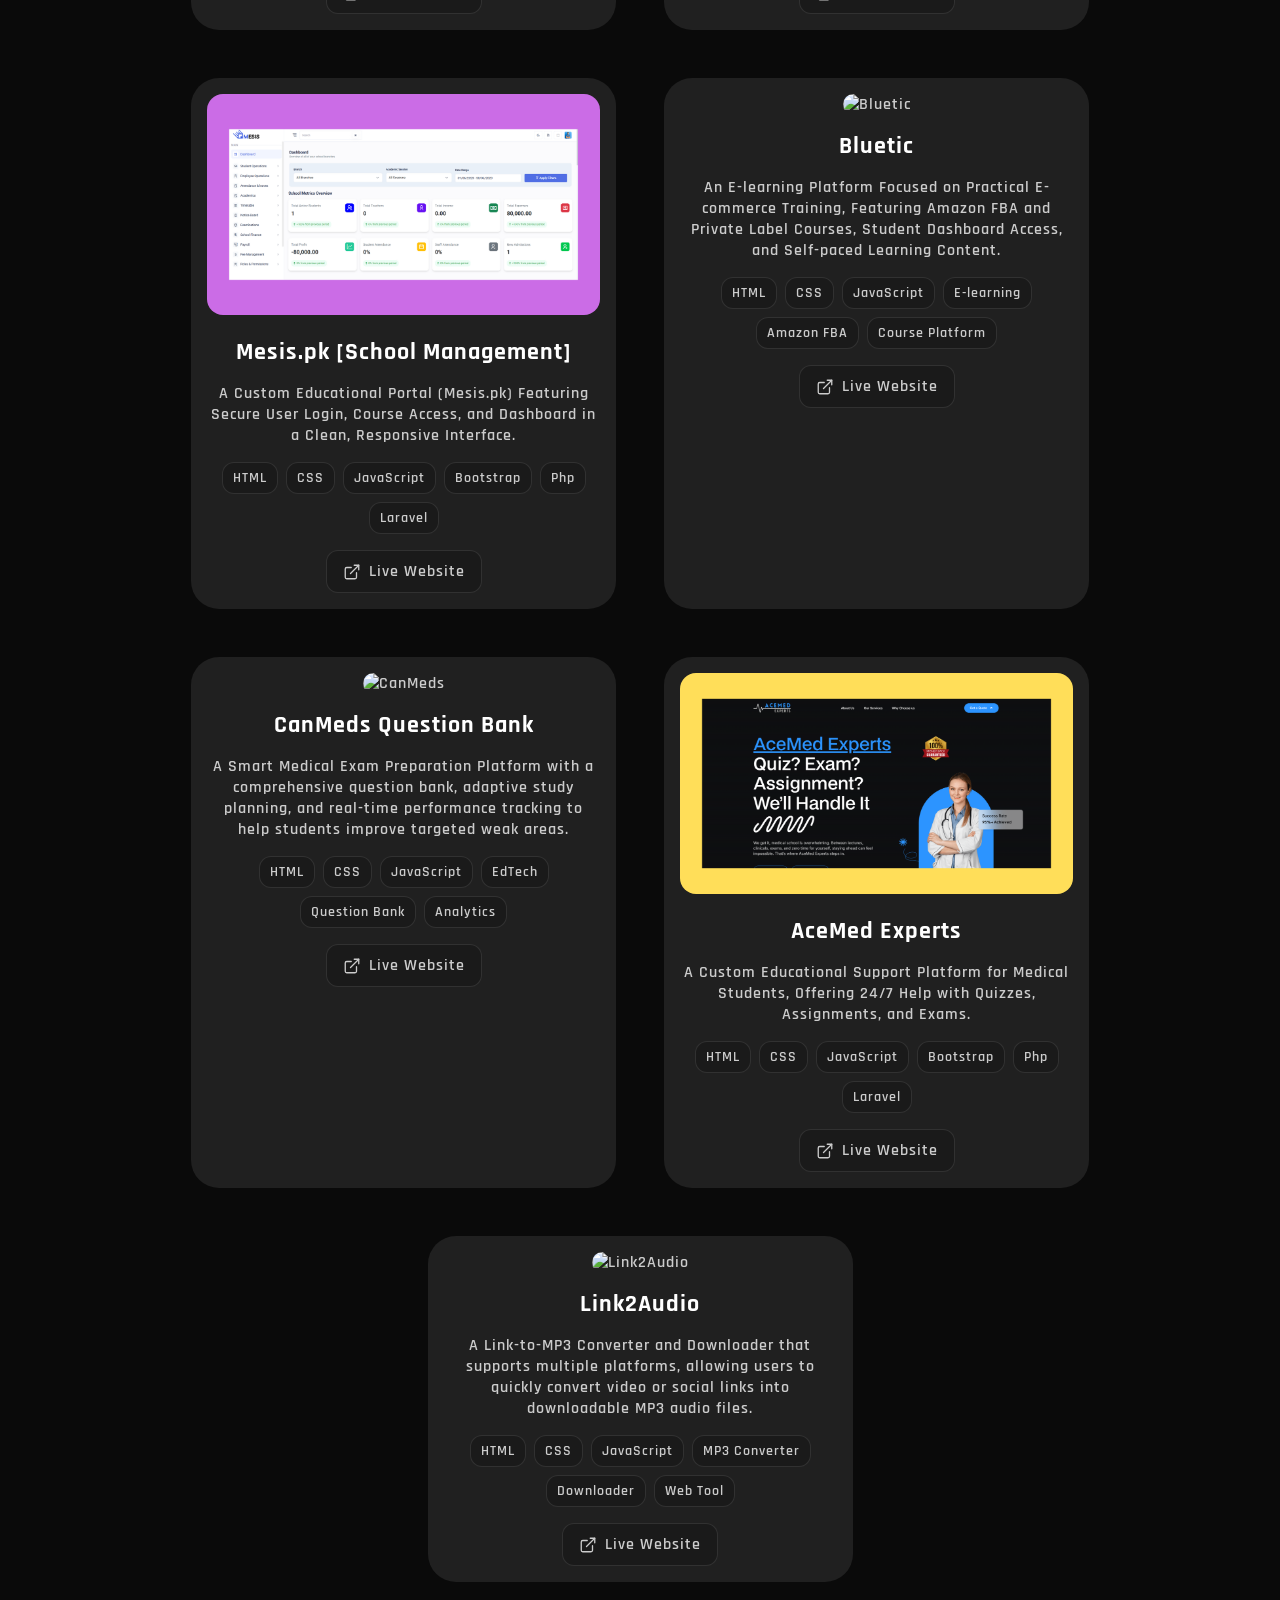
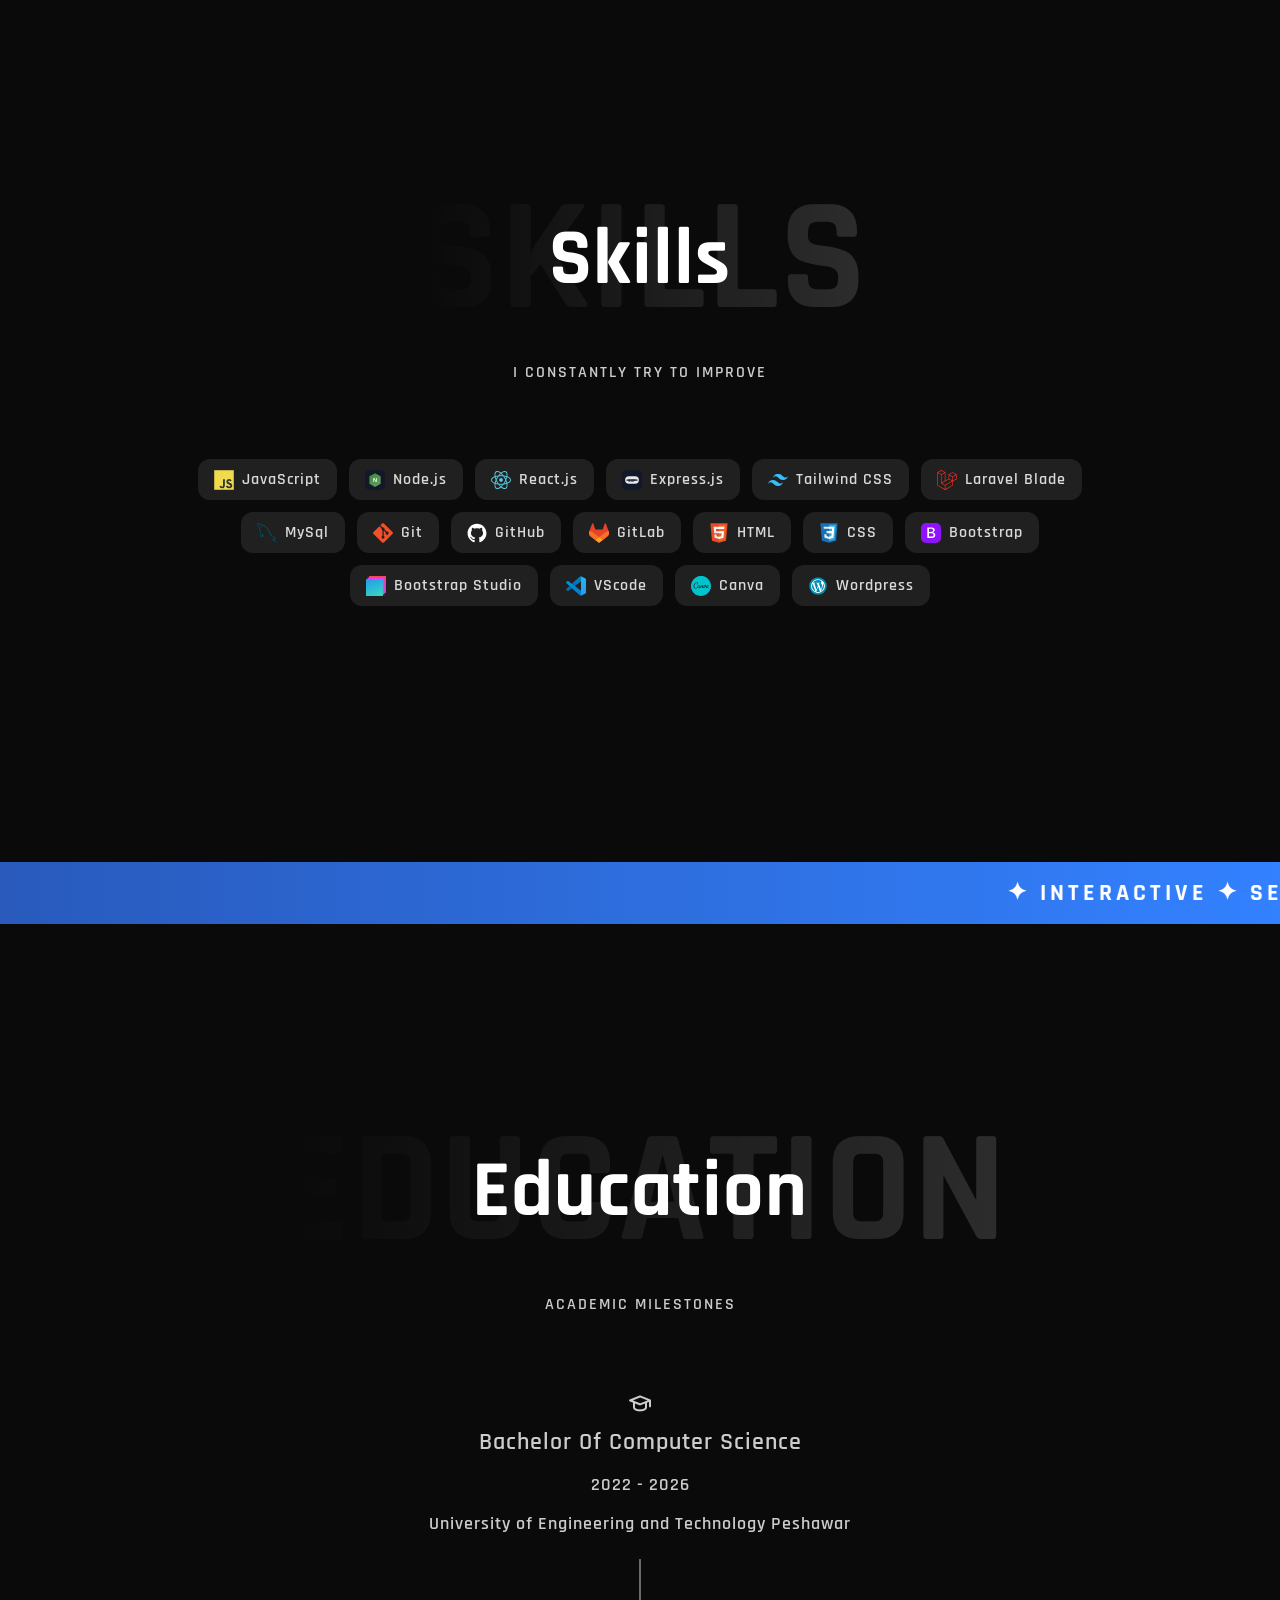
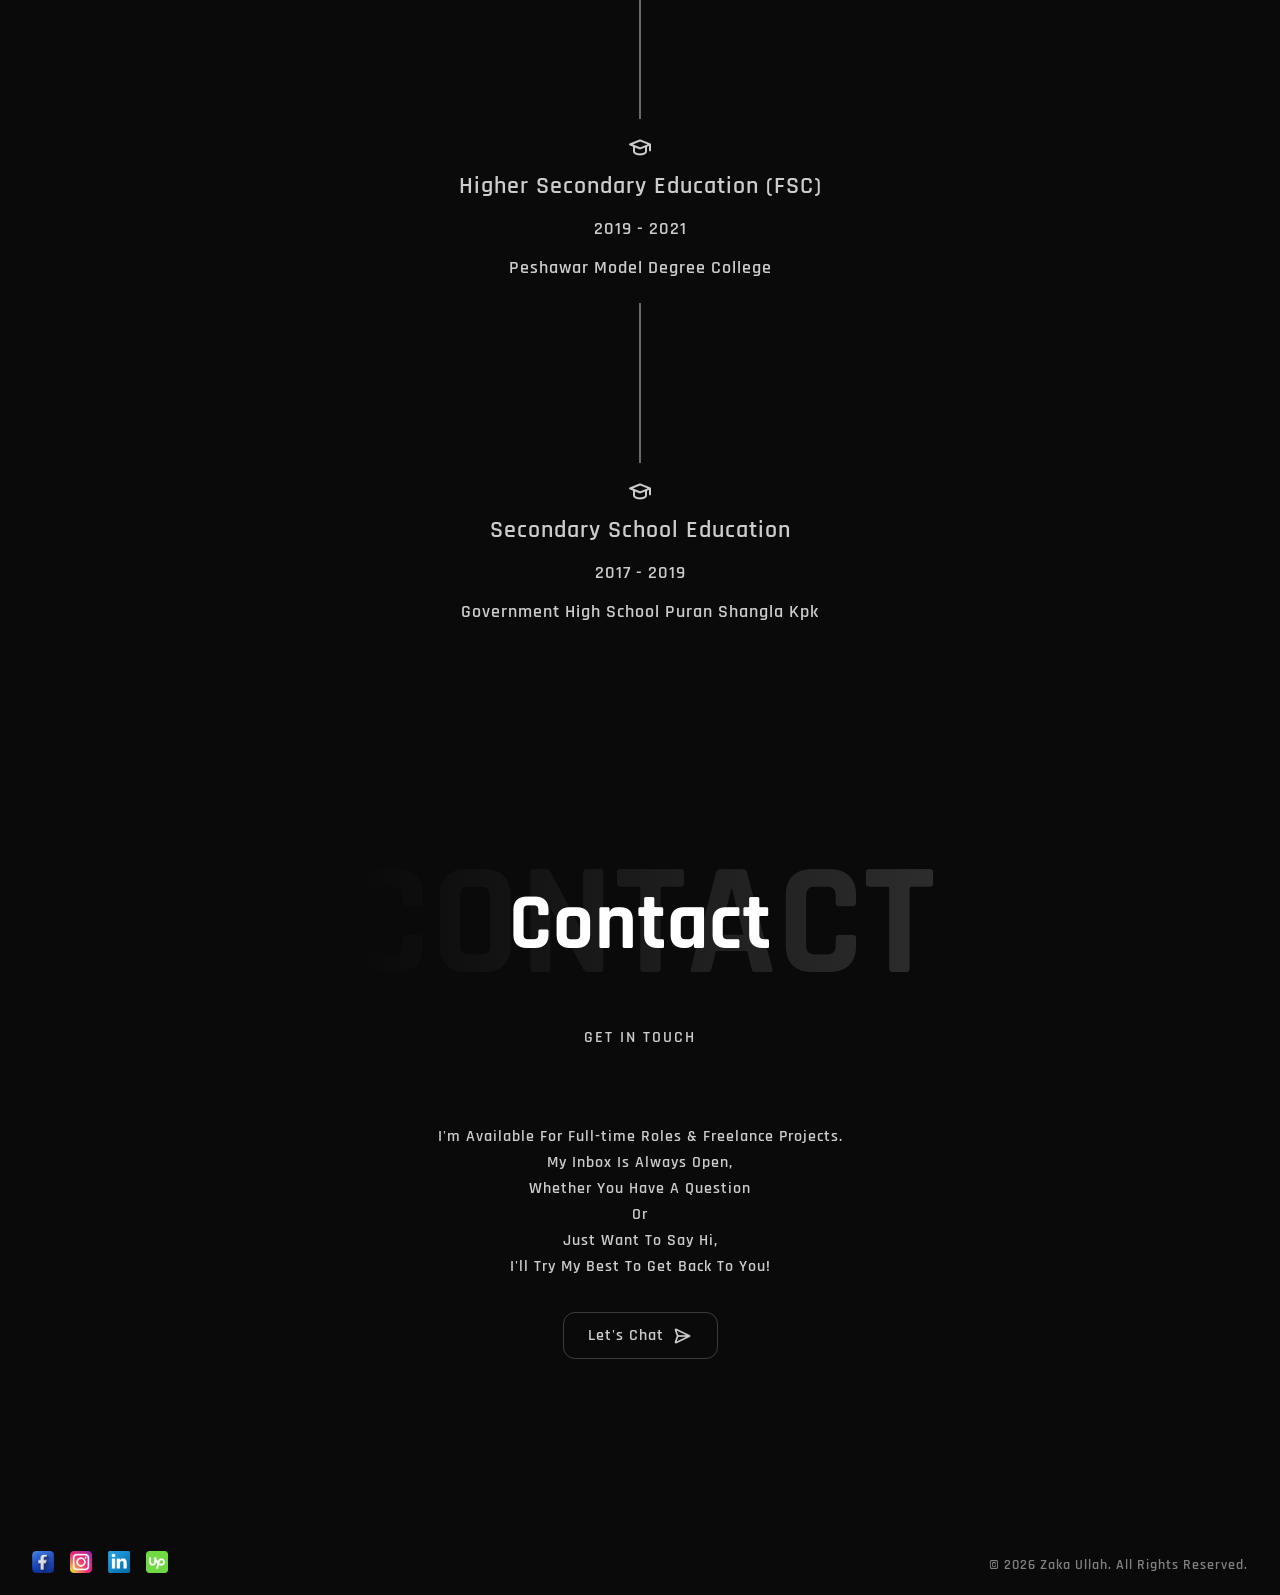
==== commit 4391752e: "Refactor code structure for improved readability and maintainability Co-authored-by: Copilot <copilo" ====
--- a/index.html
+++ b/index.html
@@ -13,7 +13,7 @@
   <link rel="preload" href="assets/fonts/rajdhani-700.woff2" as="font" type="font/woff2" crossorigin="anonymous">
   <!-- PRIMARY META TAGS -->
   <meta name="description"
-    content="I'm Zaka Ullah, A Freelance Full Stack Web Developer And Computer Science Student. I Build Responsive, Modern Web Applications With Node.js, React.js, Laravel, And More.">
+    content="I'm Zaka Ullah, A Freelance Full Stack Web Developer And Computer Science Graduate. I Build Responsive, Modern Web Applications With Node.js, React.js, Laravel, And More.">
   <meta name="keywords"
     content="Zaka Ullah, iamzaka, Developer, Web Developer, Full Stack Developer, Freelance Web Developer, Web Designer, Freelance Web Designer, Portfolio, Developer Portfolio, Personal Portfolio, Node.js, React.js, Laravel, Express.js, MySQL, HTML, CSS, JavaScript">
   <meta name="author" content="Zaka Ullah">
@@ -28,7 +28,7 @@
   <meta property="og:type" content="website">
   <meta property="og:title" content="Zaka Ullah - Freelance Full Stack Web Developer">
   <meta property="og:description"
-    content="I'm Zaka Ullah, A Freelance Full Stack Web Developer And Computer Science Student. I Build Responsive, Modern Web Applications With Node.js, React.js, Laravel, And More.">
+    content="I'm Zaka Ullah, A Freelance Full Stack Web Developer And Computer Science Graduate. I Build Responsive, Modern Web Applications With Node.js, React.js, Laravel, And More.">
   <meta property="og:image" content="https://sayedanowar.netlify.app/og-img.png">
   <meta property="og:url" content="https://sayedanowar.netlify.app/">
   <!-- TWITTER CARD META TAGS -->
@@ -37,7 +37,7 @@
   <meta name="twitter:site" content="@iamzaka">
   <meta name="twitter:title" content="Zaka Ullah - Freelance Full Stack Web Developer">
   <meta name="twitter:description"
-    content="I'm Zaka Ullah, A Freelance Full Stack Web Developer And Computer Science Student. I Build Responsive, Modern Web Applications With Node.js, React.js, Laravel, And More.">
+    content="I'm Zaka Ullah, A Freelance Full Stack Web Developer And Computer Science Graduate. I Build Responsive, Modern Web Applications With Node.js, React.js, Laravel, And More.">
   <meta name="twitter:image" content="https://sayedanowar.netlify.app/og-img.png">
   <!-- STRUCTURED DATA MARKUP -->
   <script type="application/ld+json">
@@ -172,12 +172,12 @@
       <div class="about-content">
         <h3>Hi there! I'm <span class="gradient-text">ZAKA</span></h3>
         <p>
-          I'm Zaka Ullah, A Freelance Full Stack Web Developer And Computer Science Student. With 4 Years Of
+          I'm Zaka Ullah, A Freelance Full Stack Web Developer And Computer Science Graduate. With 4 Years Of
           Experience In Web Development, I Build Clean, Responsive, And Dynamic Web Applications Using Node.js,
           React.js, Laravel, HTML, CSS, JavaScript, Bootstrap, Tailwind Css, And Laravel Blade.
         </p>
         <p>
-          Currently Pursuing My B.Tech In Computer Science, I'm Open To Full-time Roles And Freelance
+          I'm Open To Full-time Roles And Freelance
           Opportunities Across Frontend, Backend, And API Development. I'm Naturally Curious, Quietly Confident,
           And Always Pushing My Limits Every Day To Become A Better Developer.
         </p>
@@ -261,7 +261,8 @@
         <img src="assets/img/P-3.png" alt="P-3" loading="lazy">
         <h3 class="project-title">Race LookUp</h3>
         <p class="project-description">
-          A Custom Web Platform for RaceLookup to List and Promote Sporting Events, Clubs, and Travel Deals with a Clean,
+          A Custom Web Platform for RaceLookup to List and Promote Sporting Events, Clubs, and Travel Deals with a
+          Clean,
           Responsive Design.
         </p>
         <div class="tags">
@@ -301,11 +302,14 @@
           </a>
         </div>
       </div>
-      <div class="project-card">
-        <img src="assets/img/P-5.png" alt="P-4" loading="lazy">
-        <h3 class="project-title">AceMed Experts</h3>
-        <p class="project-description">
-          A Custom Educational Support Platform for Medical Students, Offering 24/7 Help with Quizzes, Assignments, and Exams.
+
+      <div class="project-card">
+        <img src="assets/img/P-6.png" alt="P-4" loading="lazy">
+        <h3 class="project-title">Mesis.pk [School Management]</h3>
+        <p class="project-description">
+          A Custom Educational Portal (Mesis.pk) Featuring Secure User Login, Course Access, and Dashboard in a Clean,
+          Responsive
+          Interface.
         </p>
         <div class="tags">
           <span class="tag">HTML</span>
@@ -316,18 +320,63 @@
           <span class="tag">Laravel</span>
         </div>
         <div class="buttons">
-          <a href="https://acemedexpert.com/" class="btn" target="_blank">
-            <img src="assets/svg/external-link.svg" alt="Link">
-            Live Website
-          </a>
-        </div>
-      </div>
-      <div class="project-card">
-        <img src="assets/img/P-6.png" alt="P-4" loading="lazy">
-        <h3 class="project-title">Mesis.pk [School Management]</h3>
-        <p class="project-description">
-          A Custom Educational Portal (Mesis.pk) Featuring Secure User Login, Course Access, and Dashboard in a Clean, Responsive
-          Interface.
+          <a href="https://lwt.mesis.pk/login" class="btn" target="_blank">
+            <img src="assets/svg/external-link.svg" alt="Link">
+            Live Website
+          </a>
+        </div>
+      </div>
+
+      <div class="project-card">
+        <img src="assets/img/P-8.png" alt="Bluetic" loading="lazy">
+        <h3 class="project-title">Bluetic</h3>
+        <p class="project-description">
+          An E-learning Platform Focused on Practical E-commerce Training, Featuring Amazon FBA and Private Label
+          Courses, Student Dashboard Access, and Self-paced Learning Content.
+        </p>
+        <div class="tags">
+          <span class="tag">HTML</span>
+          <span class="tag">CSS</span>
+          <span class="tag">JavaScript</span>
+          <span class="tag">E-learning</span>
+          <span class="tag">Amazon FBA</span>
+          <span class="tag">Course Platform</span>
+        </div>
+        <div class="buttons">
+          <a href="http://bluetic.org/" class="btn" target="_blank">
+            <img src="assets/svg/external-link.svg" alt="Link">
+            Live Website
+          </a>
+        </div>
+      </div>
+      <div class="project-card">
+        <img src="assets/img/P-9.png" alt="CanMeds" loading="lazy">
+        <h3 class="project-title">CanMeds Question Bank</h3>
+        <p class="project-description">
+          A Smart Medical Exam Preparation Platform with a comprehensive question bank, adaptive study planning,
+          and real-time performance tracking to help students improve targeted weak areas.
+        </p>
+        <div class="tags">
+          <span class="tag">HTML</span>
+          <span class="tag">CSS</span>
+          <span class="tag">JavaScript</span>
+          <span class="tag">EdTech</span>
+          <span class="tag">Question Bank</span>
+          <span class="tag">Analytics</span>
+        </div>
+        <div class="buttons">
+          <a href="https://canmeds.org/" class="btn" target="_blank">
+            <img src="assets/svg/external-link.svg" alt="Link">
+            Live Website
+          </a>
+        </div>
+      </div>
+      <div class="project-card">
+        <img src="assets/img/P-5.png" alt="P-4" loading="lazy">
+        <h3 class="project-title">AceMed Experts</h3>
+        <p class="project-description">
+          A Custom Educational Support Platform for Medical Students, Offering 24/7 Help with Quizzes, Assignments, and
+          Exams.
         </p>
         <div class="tags">
           <span class="tag">HTML</span>
@@ -338,12 +387,35 @@
           <span class="tag">Laravel</span>
         </div>
         <div class="buttons">
-          <a href="https://lwt.mesis.pk/login" class="btn" target="_blank">
-            <img src="assets/svg/external-link.svg" alt="Link">
-            Live Website
-          </a>
-        </div>
-      </div>
+          <a href="https://acemedexpert.com/" class="btn" target="_blank">
+            <img src="assets/svg/external-link.svg" alt="Link">
+            Live Website
+          </a>
+        </div>
+      </div>
+      <div class="project-card">
+        <img src="assets/img/P-7.png" alt="Link2Audio" loading="lazy">
+        <h3 class="project-title">Link2Audio</h3>
+        <p class="project-description">
+          A Link-to-MP3 Converter and Downloader that supports multiple platforms, allowing users to quickly convert
+          video or social links into downloadable MP3 audio files.
+        </p>
+        <div class="tags">
+          <span class="tag">HTML</span>
+          <span class="tag">CSS</span>
+          <span class="tag">JavaScript</span>
+          <span class="tag">MP3 Converter</span>
+          <span class="tag">Downloader</span>
+          <span class="tag">Web Tool</span>
+        </div>
+        <div class="buttons">
+          <a href="https://link2audio.me/" class="btn" target="_blank">
+            <img src="assets/svg/external-link.svg" alt="Link">
+            Live Website
+          </a>
+        </div>
+      </div>
+
     </div>
   </section>
   <!-- SKILLS SECTION -->
@@ -444,7 +516,7 @@
       <div class="education-container">
         <i class="ti ti-school"></i>
         <h3 class="degree">Bachelor Of Computer Science</h3>
-        <p class="date">2025 - Present</p>
+        <p class="date">2022 - 2026</p>
         <p class="school">University of Engineering and Technology Peshawar</p>
         <span class="education-line"></span>
       </div>
@@ -503,7 +575,7 @@
         </a>
       </div>
       <p class="copyright">
-        &copy; 2025 Zaka Ullah. All Rights Reserved.
+        &copy; 2026 Zaka Ullah. All Rights Reserved.
       </p>
     </div>
   </footer>
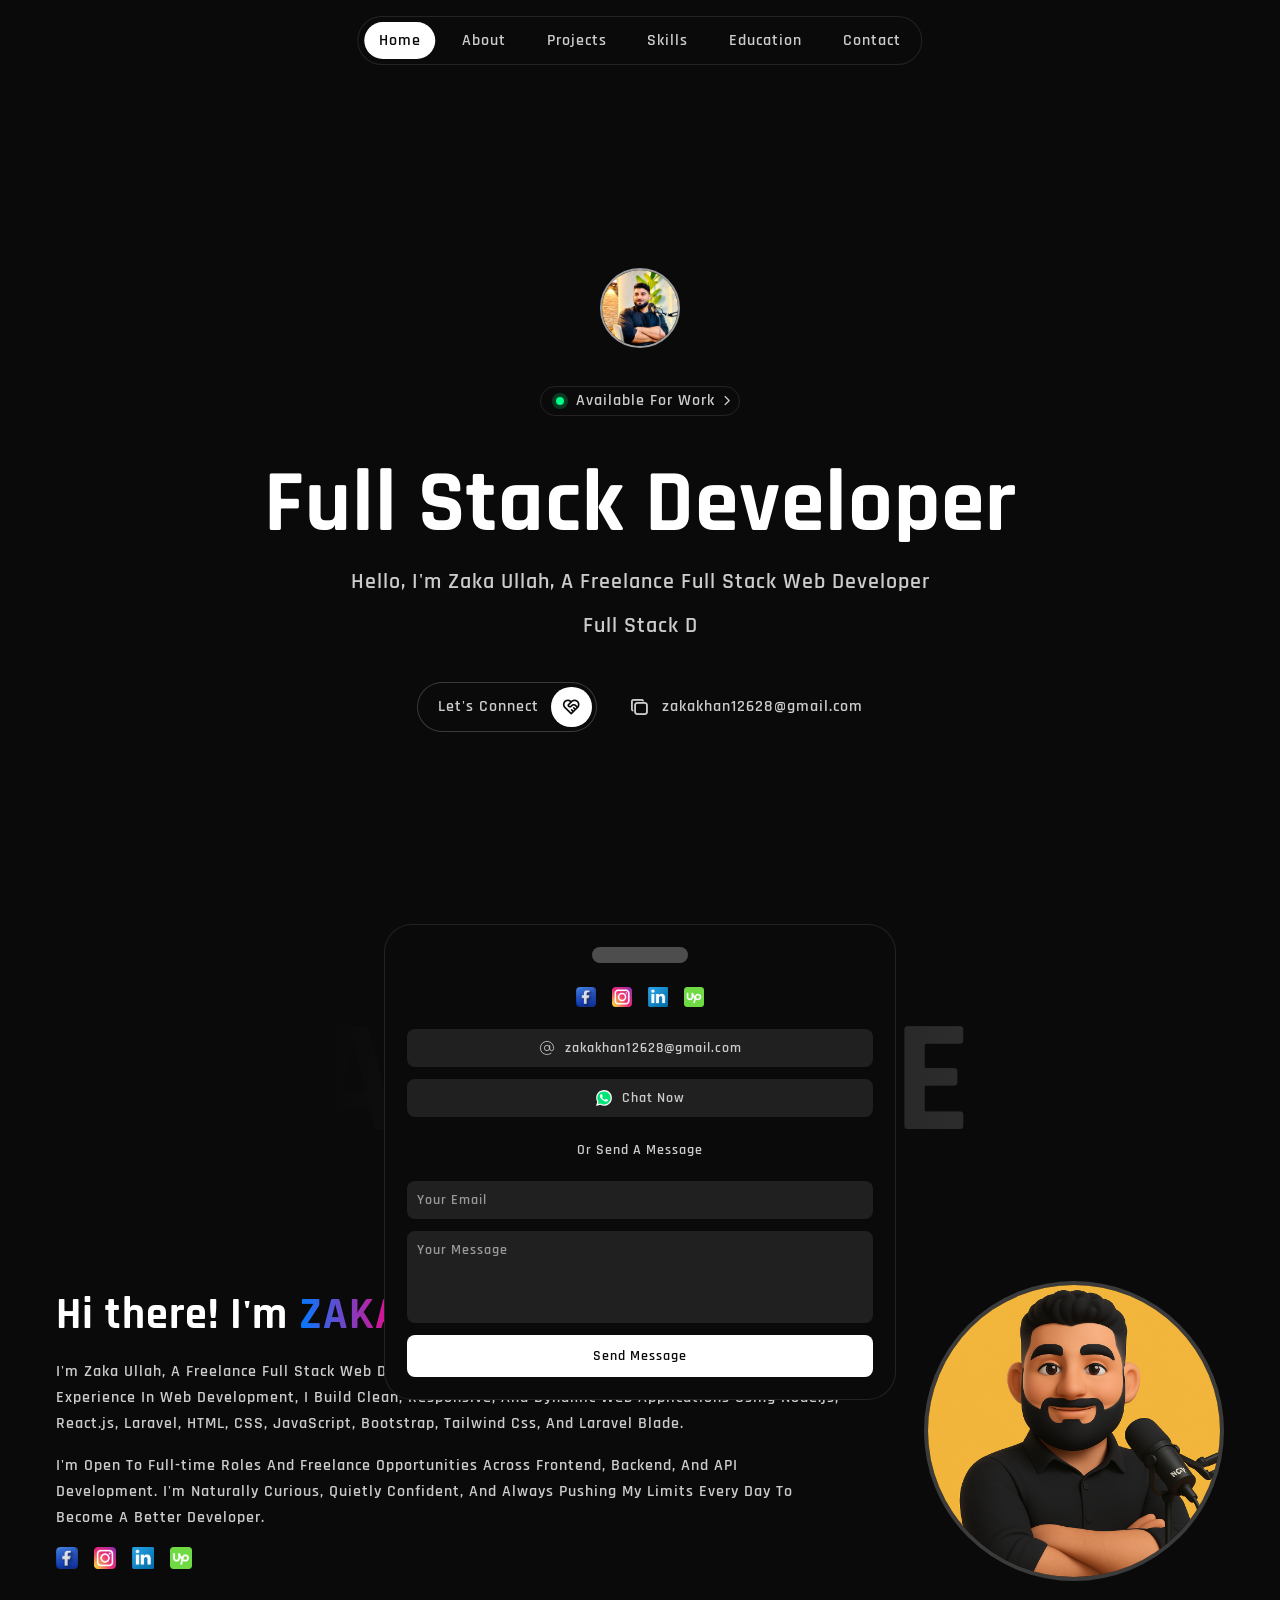
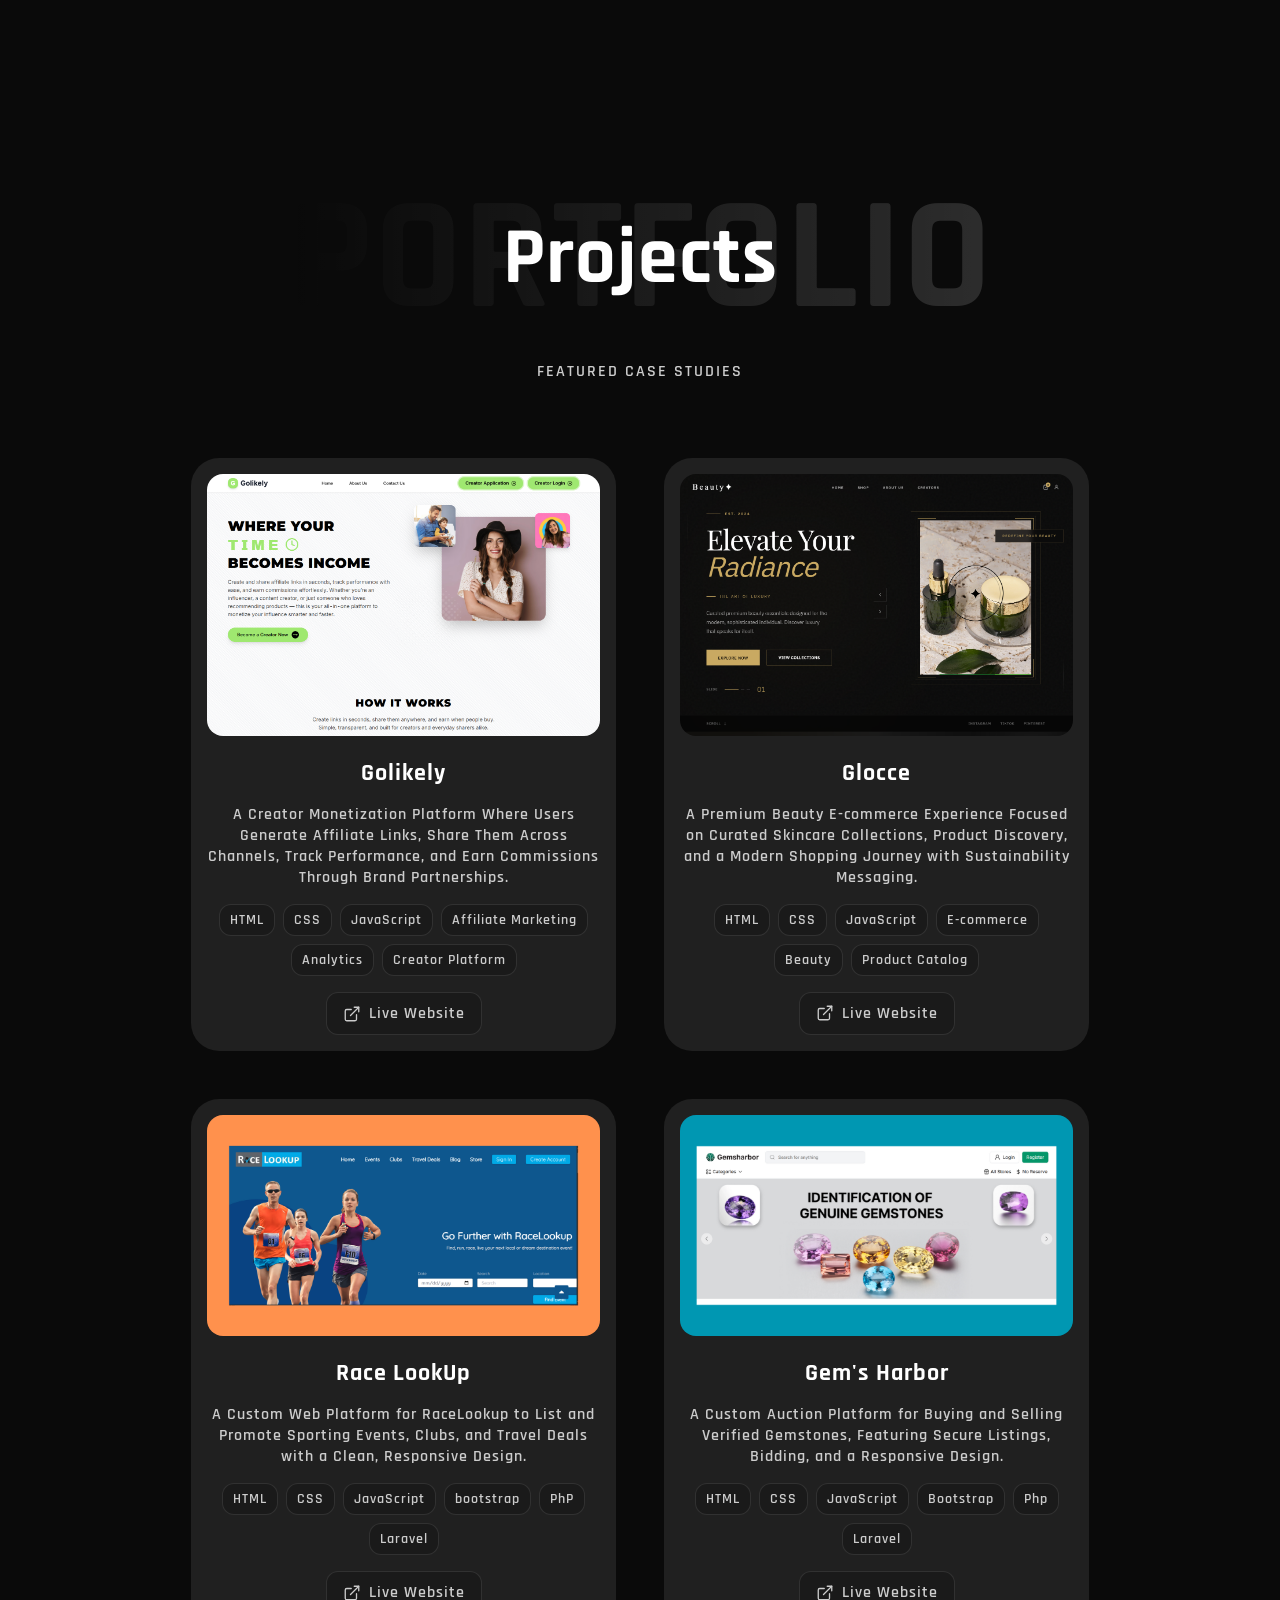
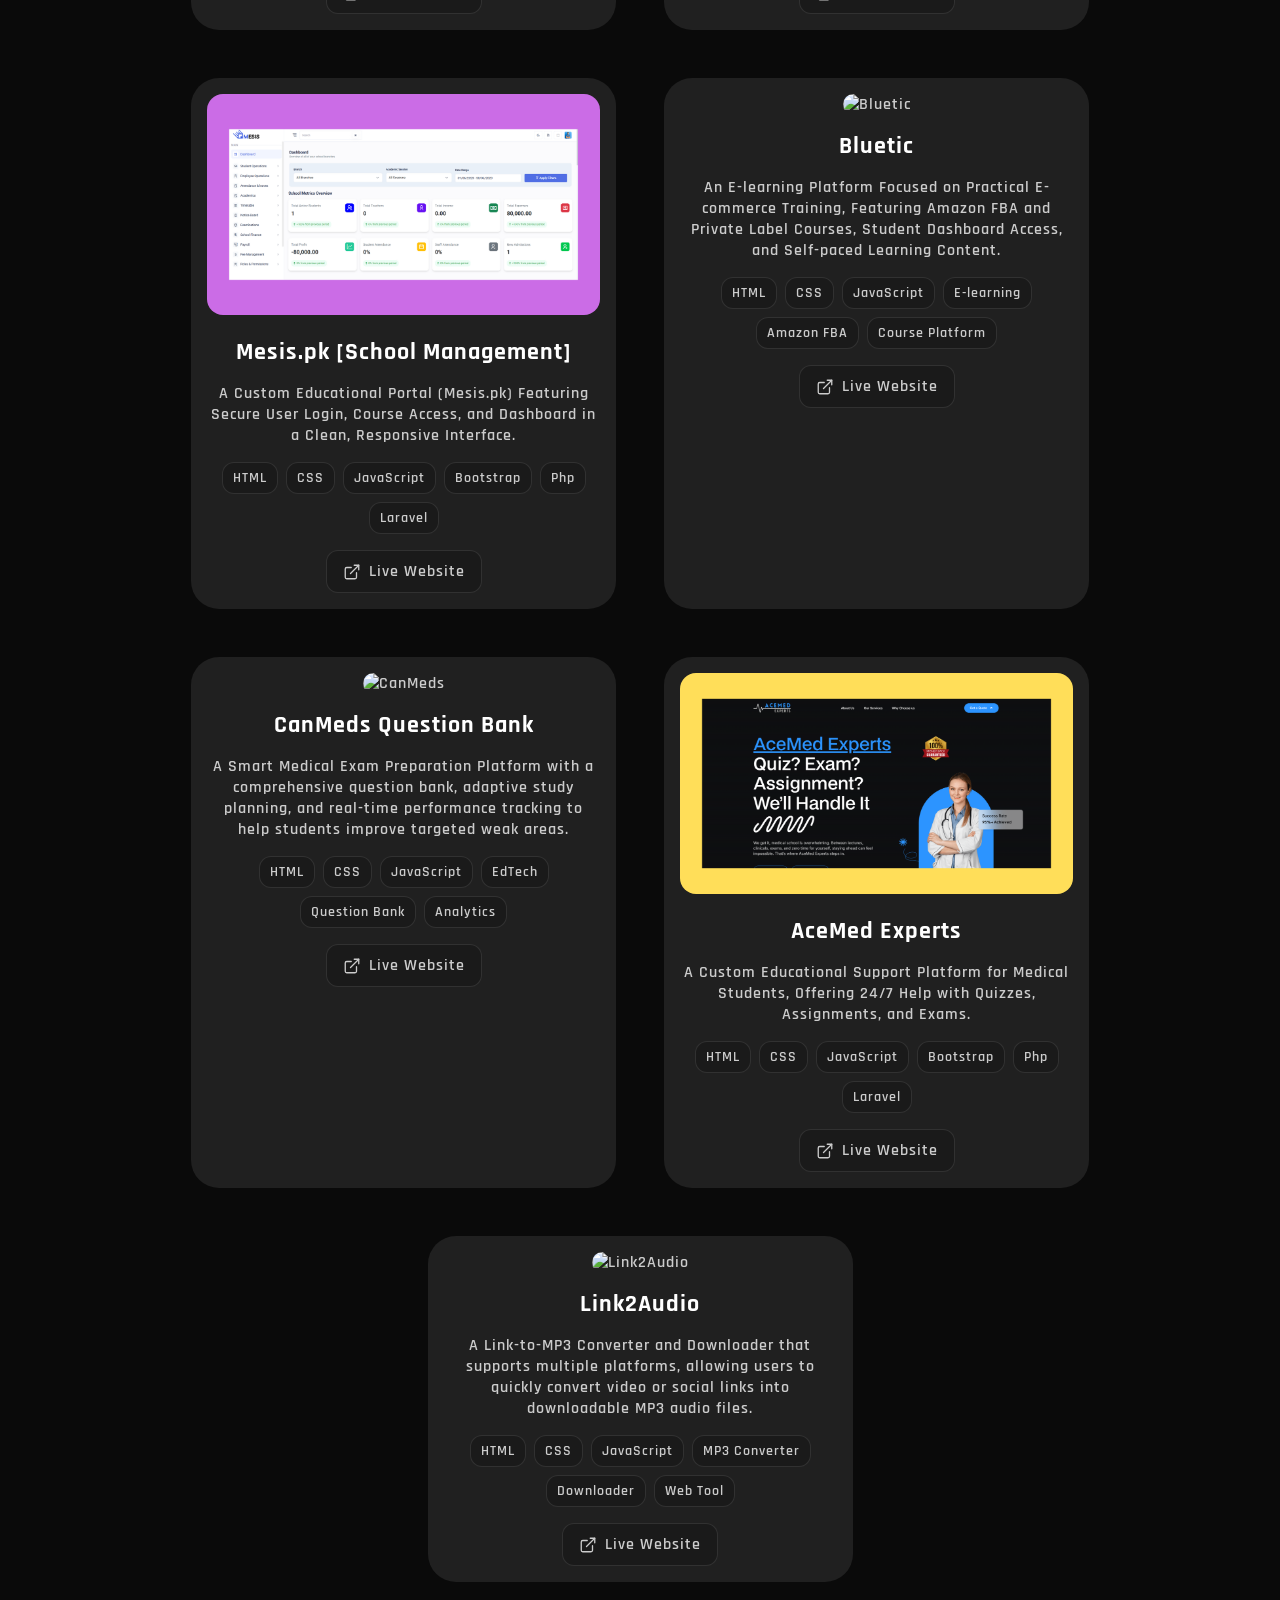
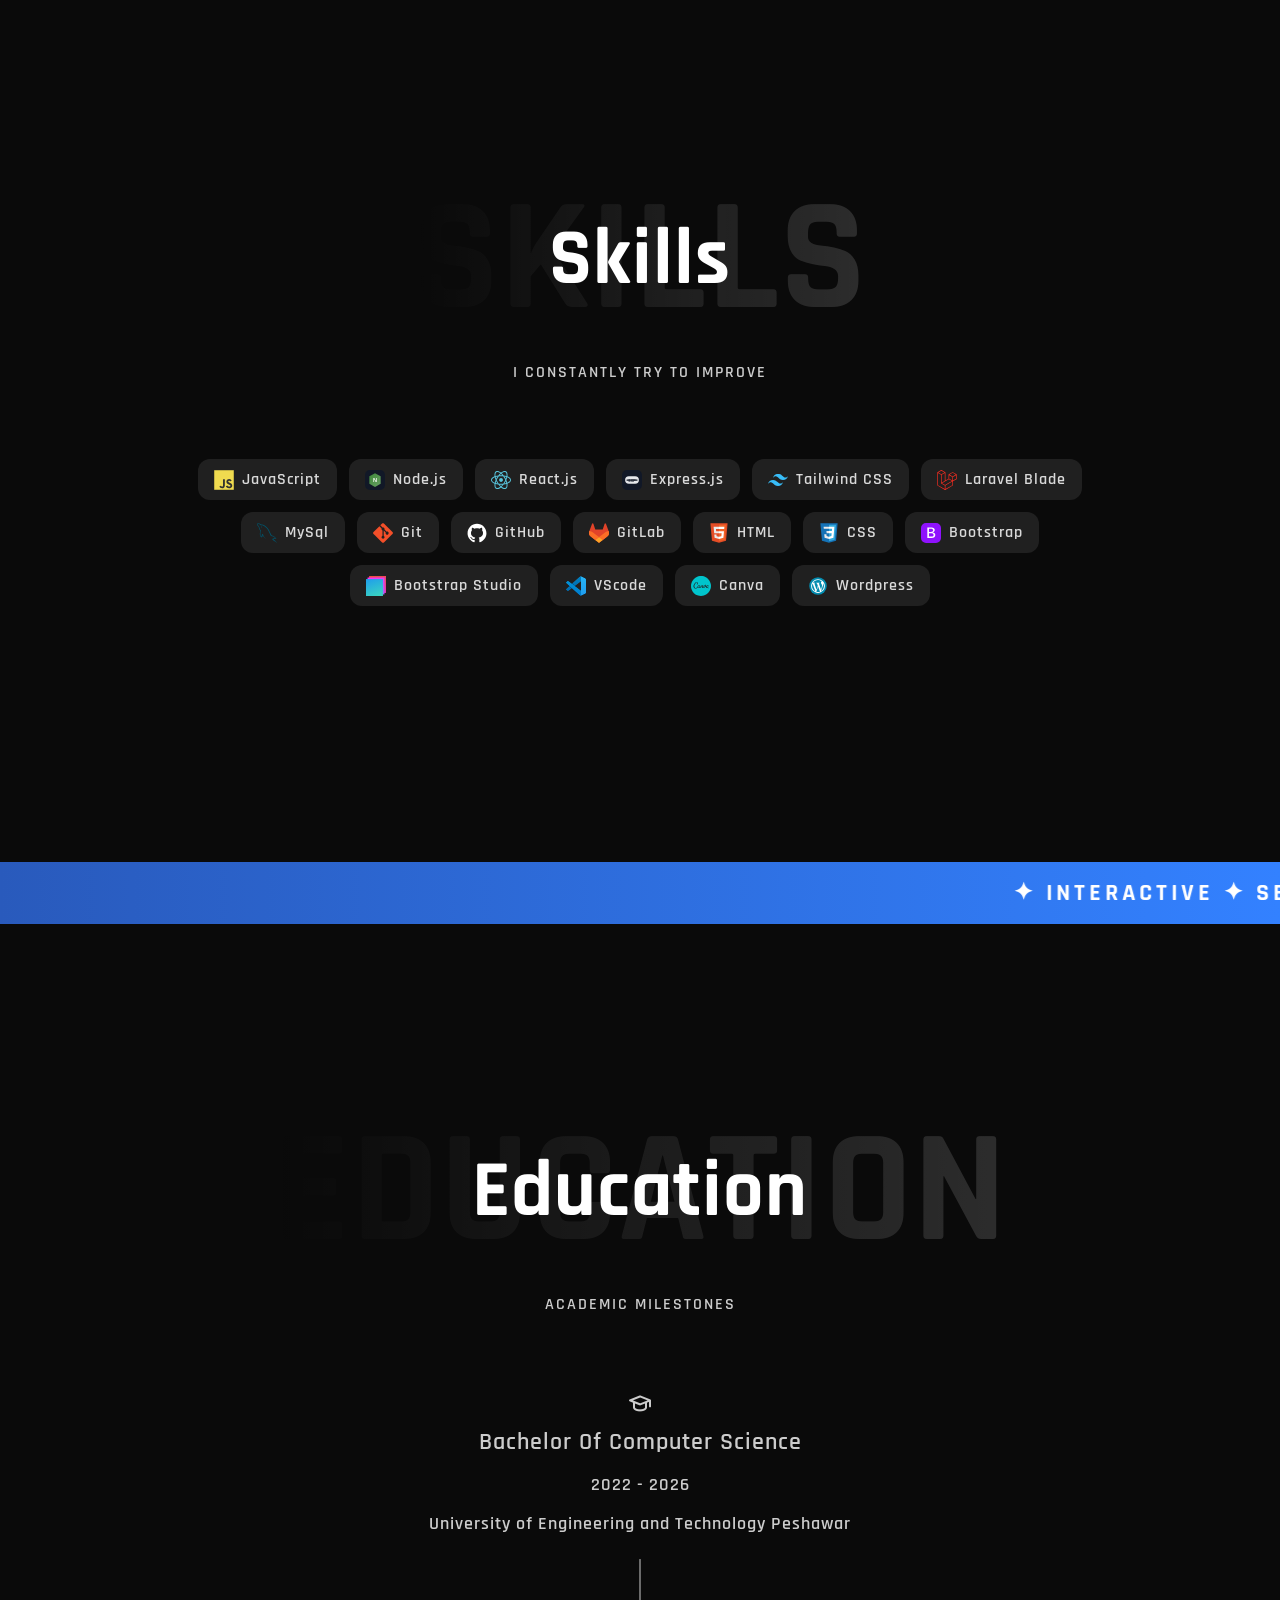
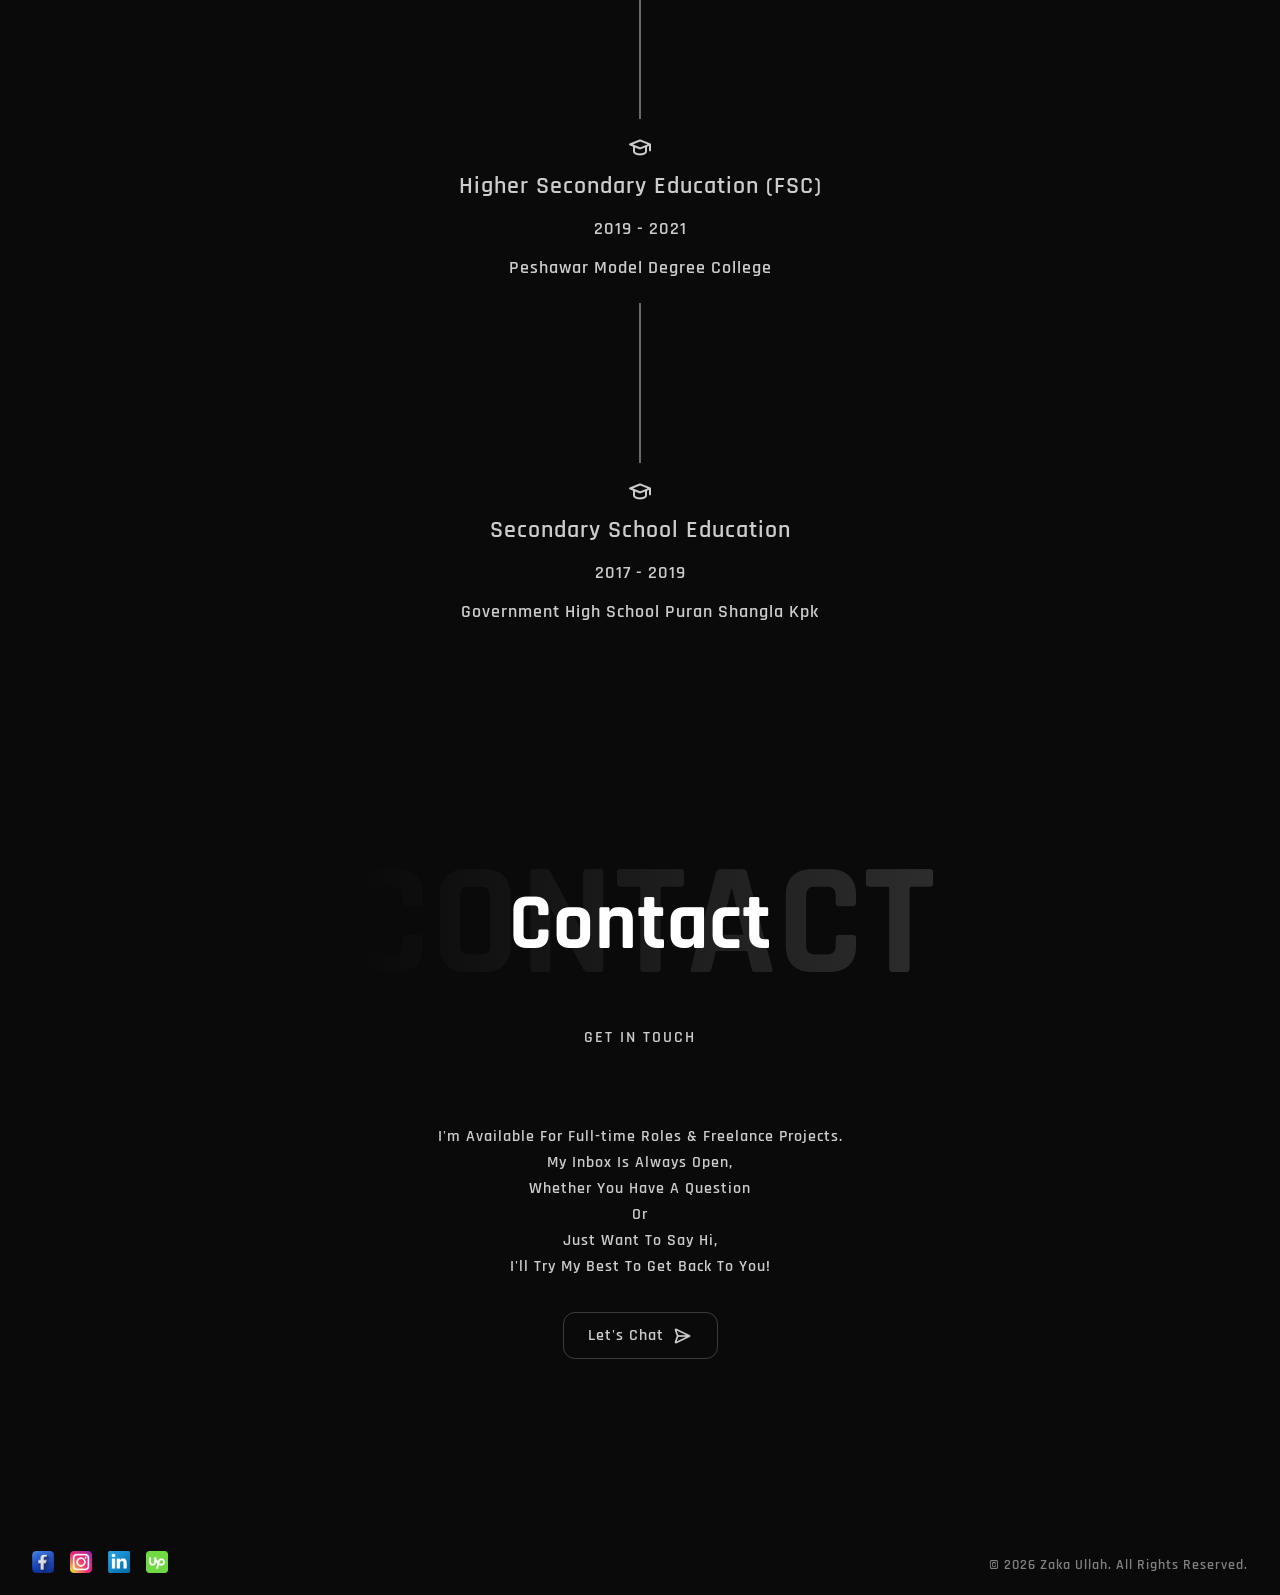
==== commit dc0f03d4: "Update Open Graph and social media links for improved branding" ====
--- a/index.html
+++ b/index.html
@@ -29,8 +29,8 @@
   <meta property="og:title" content="Zaka Ullah - Freelance Full Stack Web Developer">
   <meta property="og:description"
     content="I'm Zaka Ullah, A Freelance Full Stack Web Developer And Computer Science Graduate. I Build Responsive, Modern Web Applications With Node.js, React.js, Laravel, And More.">
-  <meta property="og:image" content="https://sayedanowar.netlify.app/og-img.png">
-  <meta property="og:url" content="https://sayedanowar.netlify.app/">
+  <meta property="og:image" content="https://zakariotech.studio/og-img.png">
+  <meta property="og:url" content="https://zakariotech.studio/">
   <!-- TWITTER CARD META TAGS -->
   <meta name="twitter:card" content="summary_large_image">
   <meta name="twitter:creator" content="@iamzaka">
@@ -45,14 +45,14 @@
           "@context": "https://schema.org/",
           "@type": "Person",
           "name": "Zaka Ullah",
-          "url": "https://sayedanowar.netlify.app/",
+          "url": "https://zakariotech.studio/",
           "image": "https://sayedanowar.netlify.app/og-img.png",
           "sameAs": [
-            "https://www.facebook.com/iamzaka",
-            "https://www.instagram.com/iamzaka/",
+            "https://www.facebook.com/zakatalks",
+            "https://www.instagram.com/zakara_11/",
             "https://x.com/",
             "https://github.com/iamzaka",
-            "https://sayedanowar.netlify.app/"
+            "https://zakariotech.studio/"
           ],
           "jobTitle": "Full Stack Web Developer"  
         }
@@ -121,14 +121,14 @@
       <div class="drawer">
         <div class="drag-handle"></div>
         <div class="drawer-links">
-          <a href="https://www.facebook.com/zaka.ullah.904108" class="drawer-icon">
+          <a href="https://www.facebook.com/zakatalks" class="drawer-icon">
             <img src="assets/svg/facebook.png" alt="Facebook">
           </a>
-          <a href="https://www.instagram.com/zakara509?utm_source=ig_web_button_share_sheet&igsh=MXJvN3huenM1MjE0ZA=="
+          <a href="https://www.instagram.com/zakara_11?utm_source=ig_web_button_share_sheet&igsh=MXJvN3huenM1MjE0ZA=="
             class="drawer-icon">
             <img src="assets/svg/Instagram.png" alt="Instagram">
           </a>
-          <a href="https://www.linkedin.com/in/zakaullahwebdeveloper/" class="drawer-icon">
+          <a href="https://www.linkedin.com/in/engrzakakhan/" class="drawer-icon">
             <img src="assets/svg/linkedin.png" alt="LinkedIn">
           </a>
           <a href="https://www.upwork.com/freelancers/~0139c465bc67f85f07?mp_source=share" class="drawer-icon">
@@ -139,7 +139,7 @@
           <img src="assets/svg/mail.svg" alt="Gmail">
           zakakhan12628@gmail.com
         </a>
-        <a href="https://wa.me/923150249373" class="drawer-btn">
+        <a href="https://wa.me/923478657454" class="drawer-btn">
           <img src="assets/svg/whatsapp.svg" alt="chat">
           Chat Now
         </a>
@@ -182,14 +182,14 @@
           And Always Pushing My Limits Every Day To Become A Better Developer.
         </p>
         <div class="about-links">
-          <a href="https://www.facebook.com/iamzaka" class="about-icon" data-tooltip="Facebook">
+          <a href="https://www.facebook.com/zakatalks" class="about-icon" data-tooltip="Facebook">
             <img src="assets/svg/facebook.png" alt="Facebook">
           </a>
-          <a href="https://www.instagram.com/zakara509?utm_source=ig_web_button_share_sheet&igsh=MXJvN3huenM1MjE0ZA=="
+          <a href="https://www.instagram.com/zakara_11?utm_source=ig_web_button_share_sheet&igsh=MXJvN3huenM1MjE0ZA=="
             class="about-icon" data-tooltip="Instagram">
             <img src="assets/svg/Instagram.png" alt="Instagram">
           </a>
-          <a href="https://www.linkedin.com/in/zakaullahwebdeveloper/" class="about-icon" data-tooltip="GitHub">
+          <a href="https://www.linkedin.com/in/engrzakakhan/" class="about-icon" data-tooltip="GitHub">
             <img src="assets/svg/linkedin.png" alt="GitHub">
           </a>
           <a href="https://www.upwork.com/freelancers/~0139c465bc67f85f07?mp_source=share" class="about-icon"
@@ -343,7 +343,7 @@
           <span class="tag">Course Platform</span>
         </div>
         <div class="buttons">
-          <a href="http://bluetic.org/" class="btn" target="_blank">
+          <a href="#" class="btn" target="_blank">
             <img src="assets/svg/external-link.svg" alt="Link">
             Live Website
           </a>
@@ -365,7 +365,7 @@
           <span class="tag">Analytics</span>
         </div>
         <div class="buttons">
-          <a href="https://canmeds.org/" class="btn" target="_blank">
+          <a href="#" class="btn" target="_blank">
             <img src="assets/svg/external-link.svg" alt="Link">
             Live Website
           </a>
@@ -409,7 +409,7 @@
           <span class="tag">Web Tool</span>
         </div>
         <div class="buttons">
-          <a href="https://link2audio.me/" class="btn" target="_blank">
+          <a href="#" class="btn" target="_blank">
             <img src="assets/svg/external-link.svg" alt="Link">
             Live Website
           </a>
@@ -549,7 +549,7 @@
         I'm Available For Full-time Roles & Freelance Projects.<br>My Inbox Is Always Open,<br>
         Whether You Have A Question<br>Or<br>Just Want To Say Hi,<br>I'll Try My Best To Get Back To You!
       </p>
-      <a href="https://wa.me/923150249373" class="contact-btn" target="_blank" rel="noopener">
+      <a href="https://wa.me/923478657454" class="contact-btn" target="_blank" rel="noopener">
         Let's Chat
         <i class="ti ti-send-2"></i>
       </a>
@@ -559,14 +559,14 @@
   <footer>
     <div class="footer-content">
       <div class="footer-links">
-        <a href="https://www.facebook.com/zaka.ullah.904108" class="footer-icon" data-tooltip="Facebook">
+        <a href="https://www.facebook.com/zakatalks" class="footer-icon" data-tooltip="Facebook">
           <img src="assets/svg/facebook.png" alt="Facebook">
         </a>
-        <a href="https://www.instagram.com/zakara509?utm_source=ig_web_button_share_sheet&igsh=MXJvN3huenM1MjE0ZA=="
+        <a href="https://www.instagram.com/zakara_11?utm_source=ig_web_button_share_sheet&igsh=MXJvN3huenM1MjE0ZA=="
           class="footer-icon" data-tooltip="Instagram">
           <img src="assets/svg/Instagram.png" alt="Instagram">
         </a>
-        <a href="https://www.linkedin.com/in/zakaullahwebdeveloper/" class="footer-icon" data-tooltip="GitHub">
+        <a href="https://www.linkedin.com/in/engrzakakhan/" class="footer-icon" data-tooltip="GitHub">
           <img src="assets/svg/linkedin.png" alt="GitHub">
         </a>
         <a href="https://www.upwork.com/freelancers/~0139c465bc67f85f07?mp_source=share" class="footer-icon"
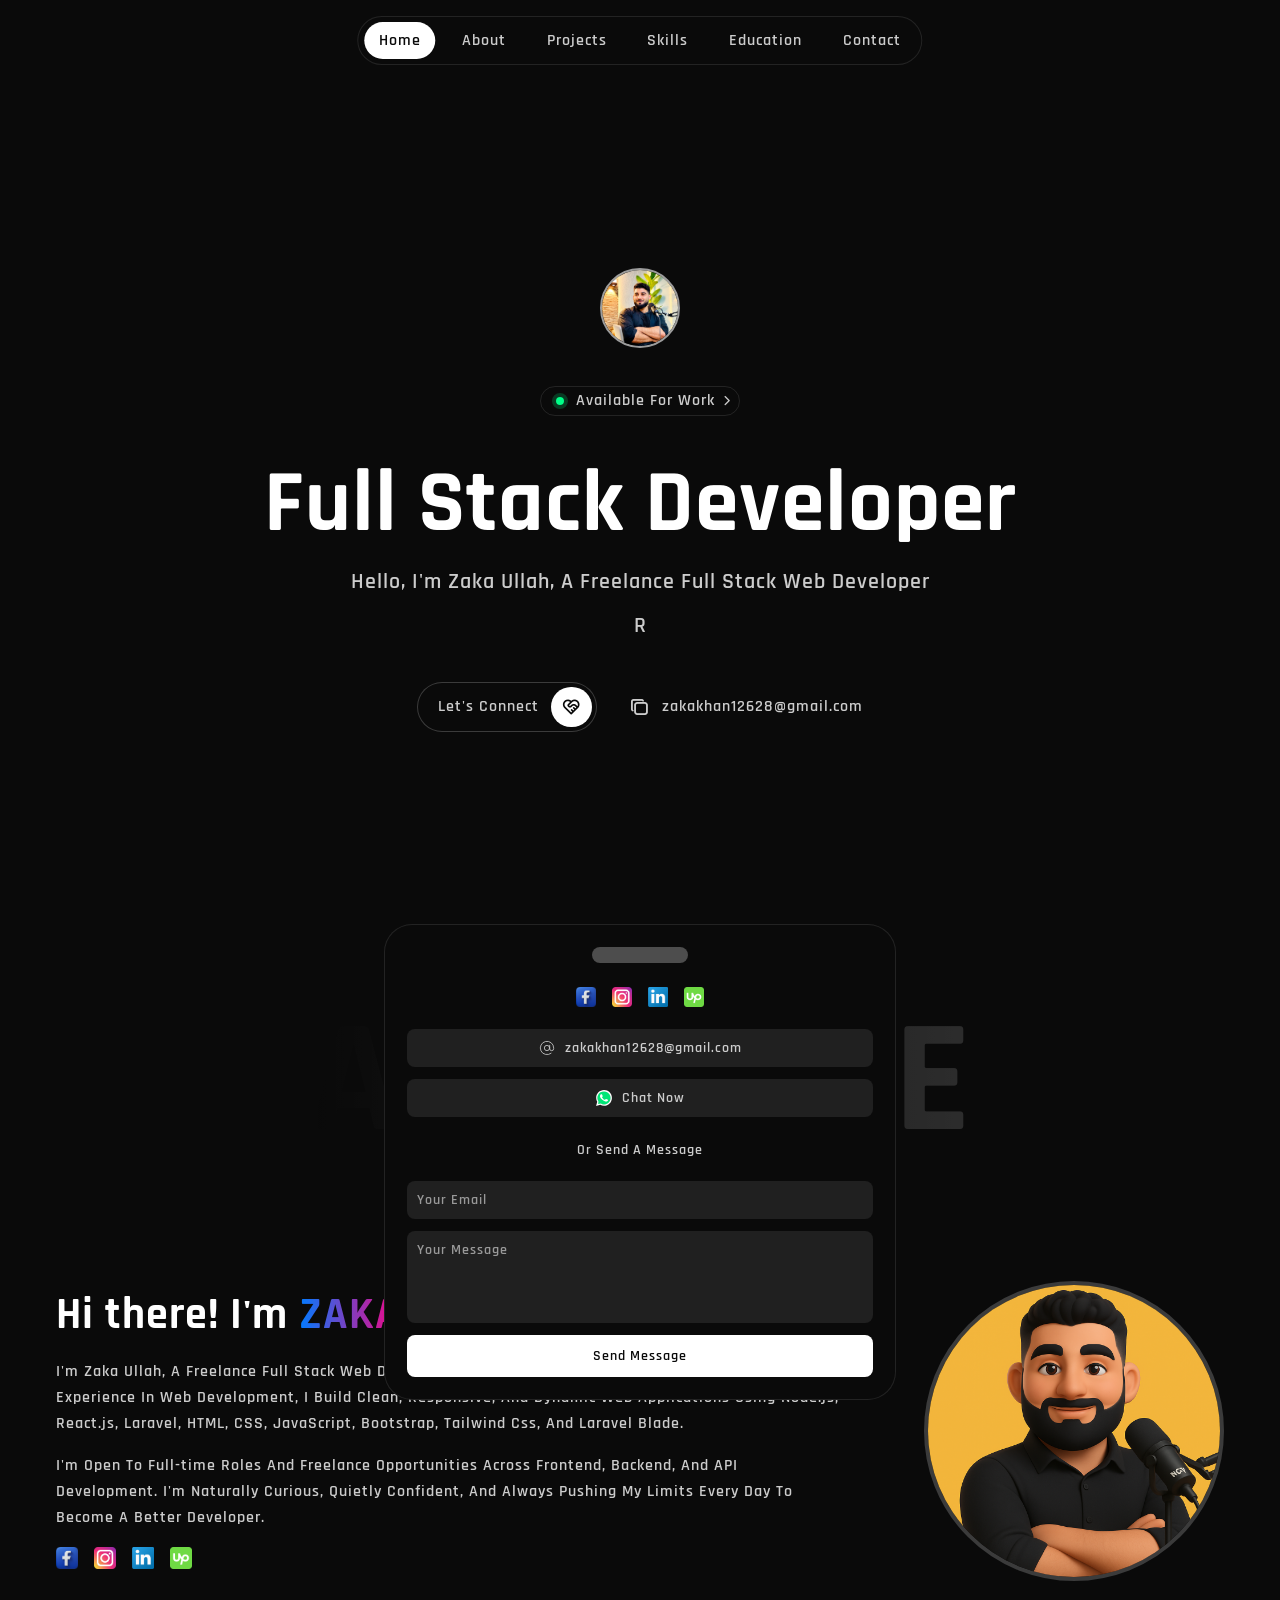
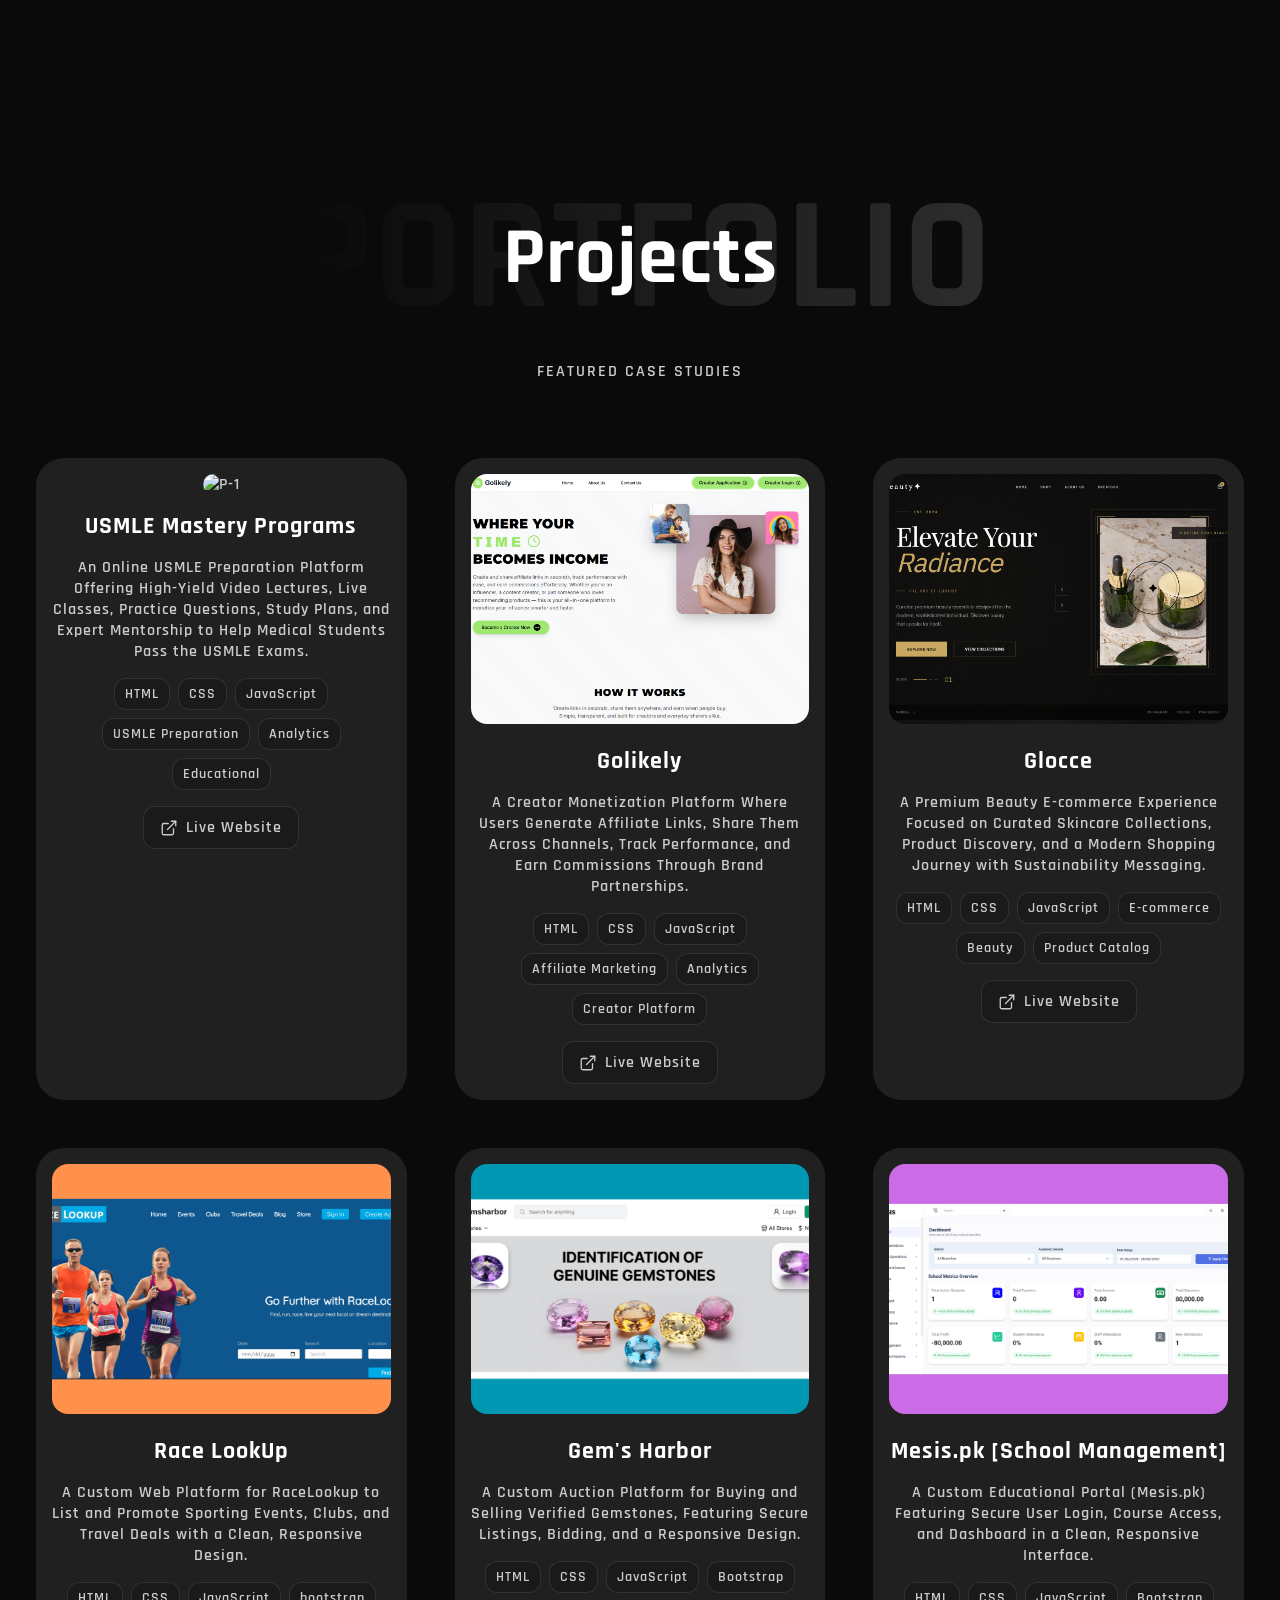
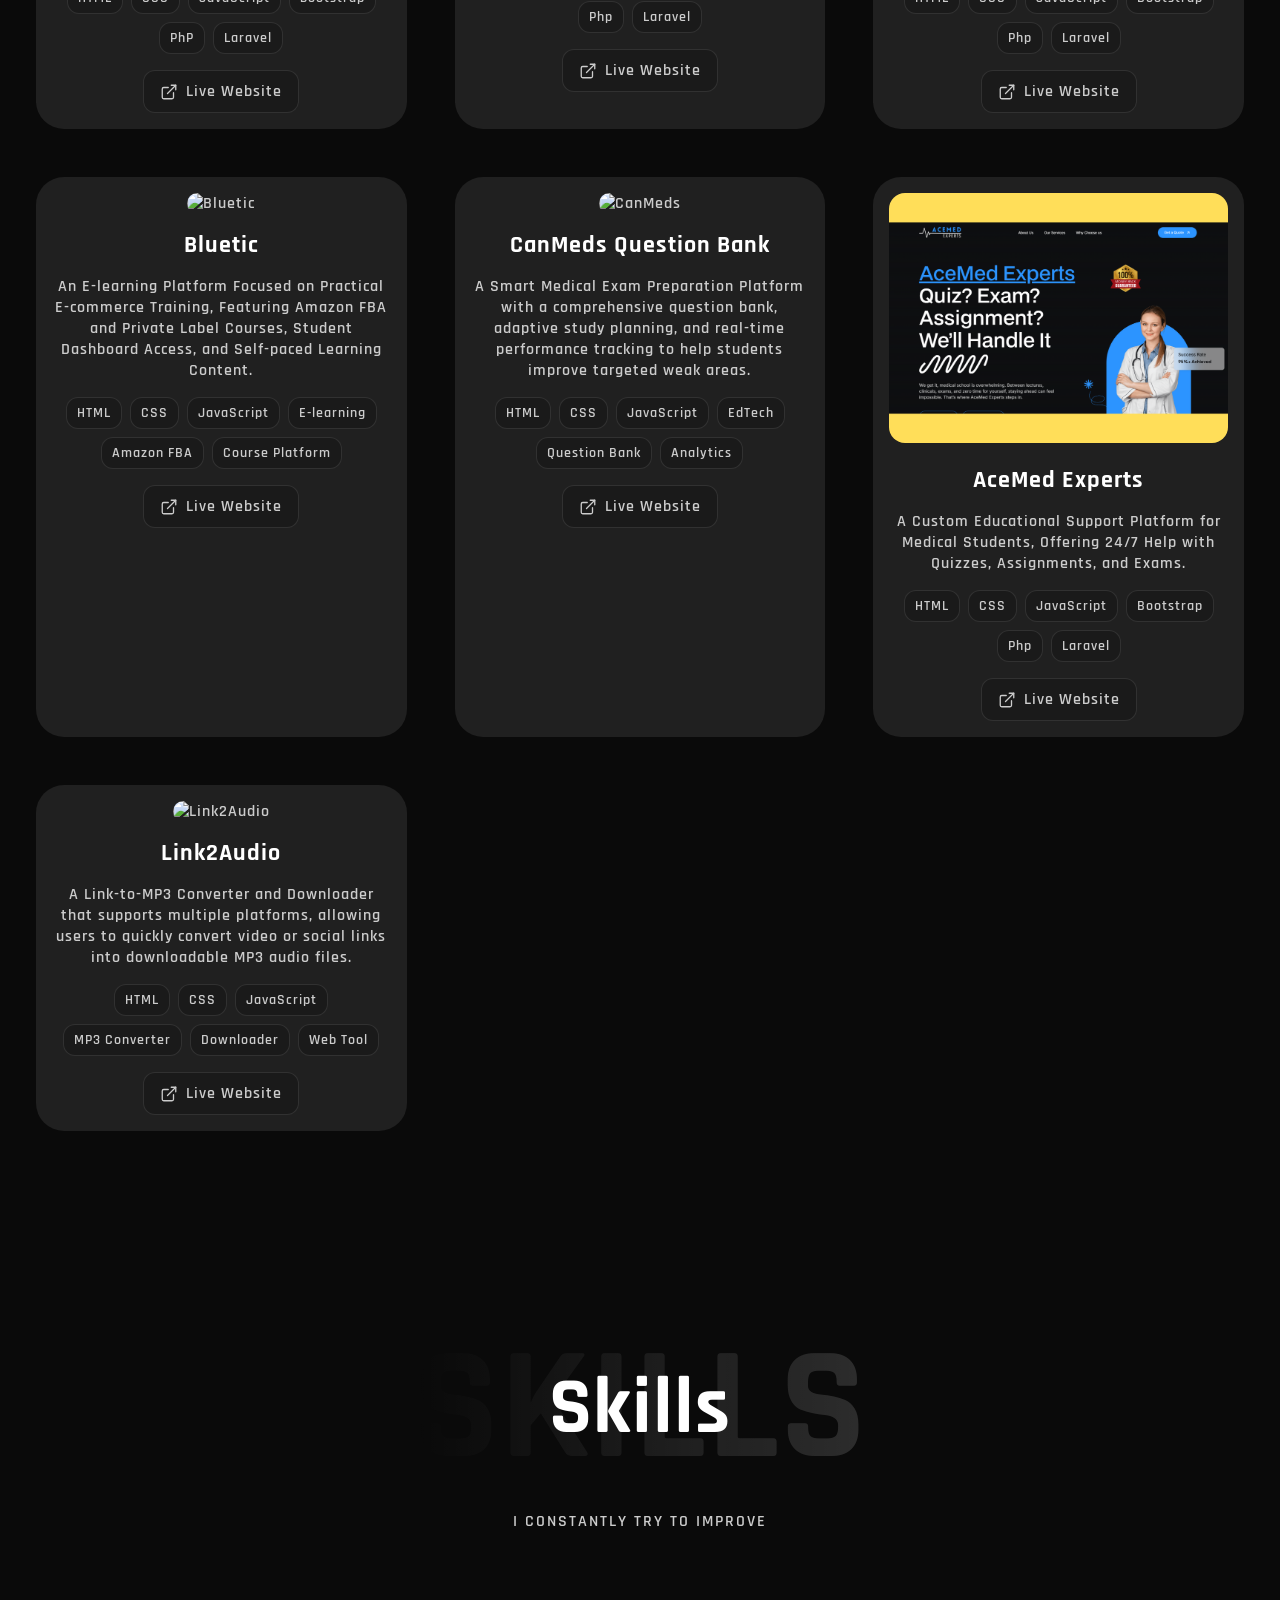
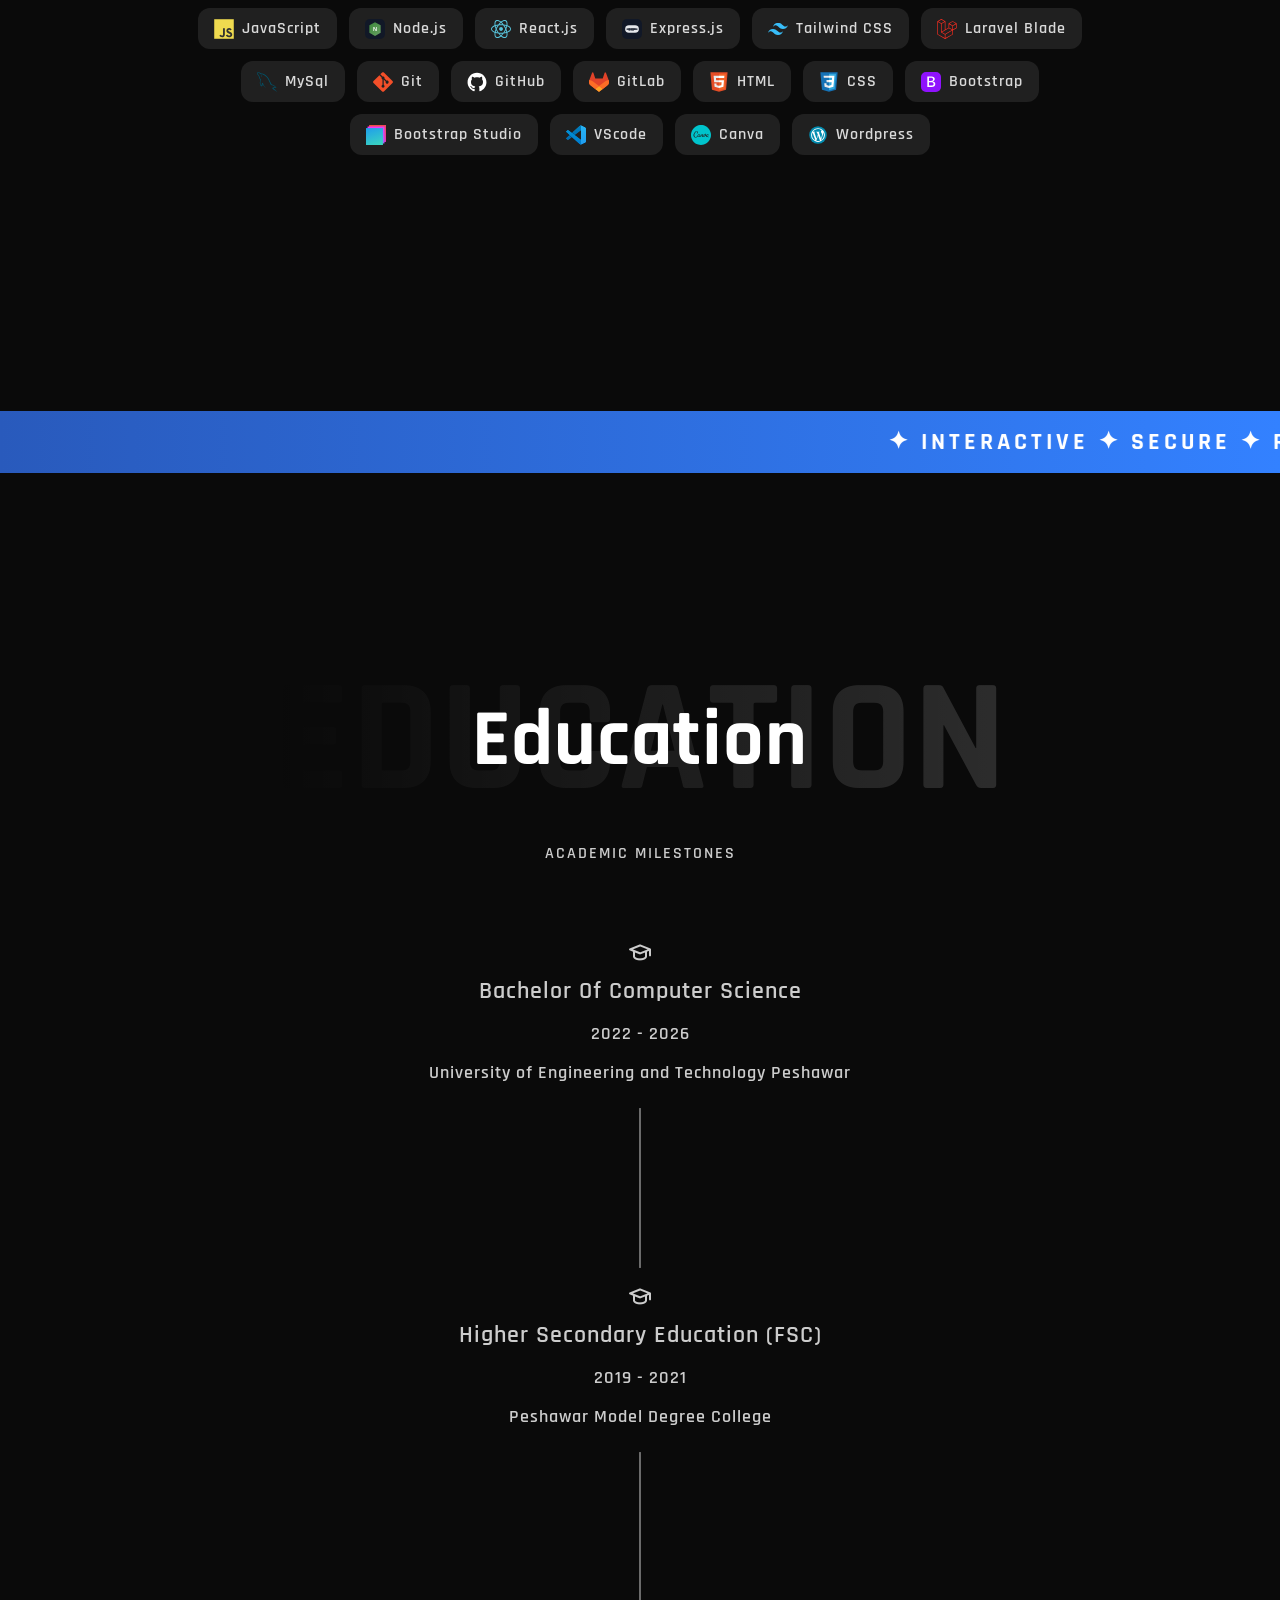
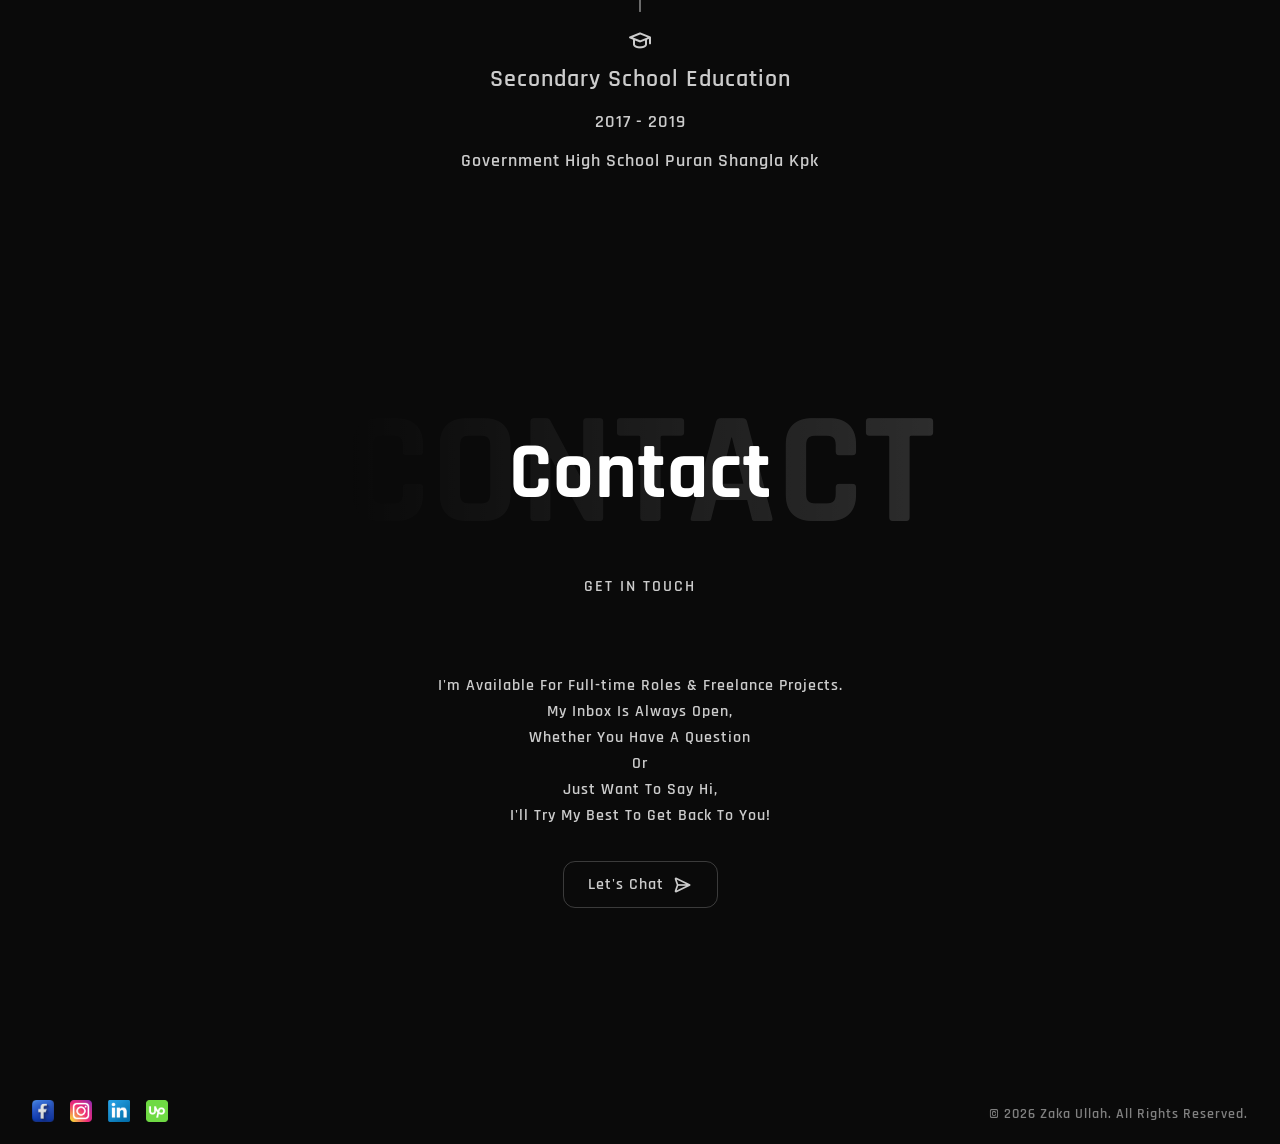
==== commit 9133ab1e: "Refactor code structure for improved readability and maintainability" ====
--- a/index.html
+++ b/index.html
@@ -1,598 +1,853 @@
-<!DOCTYPE html>
+<!doctype html>
 <html lang="en">
+  <head>
+    <meta charset="UTF-8" />
+    <meta name="viewport" content="width=device-width, initial-scale=1.0" />
+    <!-- STYLESHEET -->
+    <link rel="stylesheet" href="style.css" />
+    <link rel="stylesheet" href="assets/css/tabler-icons.css" />
+    <!-- FONTS -->
+    <link
+      rel="preload"
+      href="assets/fonts/rajdhani-500.woff2"
+      as="font"
+      type="font/woff2"
+      crossorigin="anonymous"
+    />
+    <link
+      rel="preload"
+      href="assets/fonts/rajdhani-600.woff2"
+      as="font"
+      type="font/woff2"
+      crossorigin="anonymous"
+    />
+    <link
+      rel="preload"
+      href="assets/fonts/rajdhani-700.woff2"
+      as="font"
+      type="font/woff2"
+      crossorigin="anonymous"
+    />
+    <!-- PRIMARY META TAGS -->
+    <meta
+      name="description"
+      content="I'm Zaka Ullah, A Freelance Full Stack Web Developer And Computer Science Graduate. I Build Responsive, Modern Web Applications With Node.js, React.js, Laravel, And More."
+    />
+    <meta
+      name="keywords"
+      content="Zaka Ullah, iamzaka, Developer, Web Developer, Full Stack Developer, Freelance Web Developer, Web Designer, Freelance Web Designer, Portfolio, Developer Portfolio, Personal Portfolio, Node.js, React.js, Laravel, Express.js, MySQL, HTML, CSS, JavaScript"
+    />
+    <meta name="author" content="Zaka Ullah" />
+    <meta name="robots" content="index, follow" />
+    <!-- CANONICAL URL -->
+    <link rel="canonical" href="index.html" />
+    <!-- SITEMAP -->
+    <link
+      rel="sitemap"
+      type="application/xml"
+      title="Sitemap"
+      href="sitemap.xml"
+    />
+    <!-- OPEN GRAPH META TAGS -->
+    <meta property="og:site_name" content="Zaka Ullah" />
+    <meta property="og:locale" content="en_IN" />
+    <meta property="og:type" content="website" />
+    <meta
+      property="og:title"
+      content="Zaka Ullah - Freelance Full Stack Web Developer"
+    />
+    <meta
+      property="og:description"
+      content="I'm Zaka Ullah, A Freelance Full Stack Web Developer And Computer Science Graduate. I Build Responsive, Modern Web Applications With Node.js, React.js, Laravel, And More."
+    />
+    <meta property="og:image" content="https://zakariotech.studio/og-img.png" />
+    <meta property="og:url" content="https://zakariotech.studio/" />
+    <!-- TWITTER CARD META TAGS -->
+    <meta name="twitter:card" content="summary_large_image" />
+    <meta name="twitter:creator" content="@iamzaka" />
+    <meta name="twitter:site" content="@iamzaka" />
+    <meta
+      name="twitter:title"
+      content="Zaka Ullah - Freelance Full Stack Web Developer"
+    />
+    <meta
+      name="twitter:description"
+      content="I'm Zaka Ullah, A Freelance Full Stack Web Developer And Computer Science Graduate. I Build Responsive, Modern Web Applications With Node.js, React.js, Laravel, And More."
+    />
+    <meta
+      name="twitter:image"
+      content="https://sayedanowar.netlify.app/og-img.png"
+    />
+    <!-- STRUCTURED DATA MARKUP -->
+    <script type="application/ld+json">
+      {
+        "@context": "https://schema.org/",
+        "@type": "Person",
+        "name": "Zaka Ullah",
+        "url": "https://zakariotech.studio/",
+        "image": "https://sayedanowar.netlify.app/og-img.png",
+        "sameAs": [
+          "https://www.facebook.com/zakatalks",
+          "https://www.instagram.com/zakara_11/",
+          "https://x.com/",
+          "https://github.com/iamzaka",
+          "https://zakariotech.studio/"
+        ],
+        "jobTitle": "Full Stack Web Developer"
+      }
+    </script>
+    <!-- FAVICON -->
+    <link
+      rel="shortcut icon"
+      class="favicon"
+      href="./favicon/android-chrome-512x512.png"
+      type="image/x-icon"
+    />
+    <link rel="icon" type="image/svg+xml" href="./favicon/favicon.ico" />
+    <!-- ANDROID ICONS -->
+    <link
+      rel="icon"
+      type="image/png"
+      sizes="16x16"
+      href="./favicon/favicon_v2.ico"
+    />
+    <link
+      rel="icon"
+      type="image/png"
+      sizes="32x32"
+      href="./favicon/favicon_v2.ico"
+    />
+    <link
+      rel="icon"
+      type="image/png"
+      sizes="36x36"
+      href="./favicon/favicon_v2.ico"
+    />
+    <link
+      rel="icon"
+      type="image/png"
+      sizes="48x48"
+      href="./favicon/favicon_v2.ico"
+    />
+    <link
+      rel="icon"
+      type="image/png"
+      sizes="64x64"
+      href="./favicon/favicon_v2.ico"
+    />
+    <link
+      rel="icon"
+      type="image/png"
+      sizes="96x96"
+      href="./favicon/favicon_v2.ico"
+    />
+    <link
+      rel="icon"
+      type="image/png"
+      sizes="128x128"
+      href="./favicon/favicon_v2.ico"
+    />
+    <link
+      rel="icon"
+      type="image/png"
+      sizes="144x144"
+      href="./favicon/favicon_v2.ico"
+    />
+    <link
+      rel="icon"
+      type="image/png"
+      sizes="192x192"
+      href="./favicon/favicon_v2.ico"
+    />
+    <link
+      rel="icon"
+      type="image/png"
+      sizes="512x512"
+      href="./favicon/favicon_v2.ico"
+    />
+    <!-- APPLE TOUCH ICONS -->
+    <link
+      rel="apple-touch-icon"
+      sizes="57x57"
+      href="./favicon/favicon_v2.ico"
+    />
+    <link
+      rel="apple-touch-icon"
+      sizes="60x60"
+      href="./favicon/favicon_v2.ico"
+    />
+    <link
+      rel="apple-touch-icon"
+      sizes="72x72"
+      href="./favicon/favicon_v2.ico"
+    />
+    <link
+      rel="apple-touch-icon"
+      sizes="76x76"
+      href="./favicon/favicon_v2.ico"
+    />
+    <link
+      rel="apple-touch-icon"
+      sizes="114x114"
+      href="./favicon/favicon_v2.ico"
+    />
+    <link
+      rel="apple-touch-icon"
+      sizes="120x120"
+      href="./favicon/favicon_v2.ico"
+    />
+    <link
+      rel="apple-touch-icon"
+      sizes="144x144"
+      href="./favicon/favicon_v2.ico"
+    />
+    <link
+      rel="apple-touch-icon"
+      sizes="152x152"
+      href="./favicon/favicon_v2.ico"
+    />
+    <link
+      rel="apple-touch-icon"
+      sizes="180x180"
+      href="./favicon/favicon_v2.ico"
+    />
 
-<head>
-  <meta charset="UTF-8">
-  <meta name="viewport" content="width=device-width, initial-scale=1.0">
-  <!-- STYLESHEET -->
-  <link rel="stylesheet" href="style.css">
-  <link rel="stylesheet" href="assets/css/tabler-icons.css">
-  <!-- FONTS -->
-  <link rel="preload" href="assets/fonts/rajdhani-500.woff2" as="font" type="font/woff2" crossorigin="anonymous">
-  <link rel="preload" href="assets/fonts/rajdhani-600.woff2" as="font" type="font/woff2" crossorigin="anonymous">
-  <link rel="preload" href="assets/fonts/rajdhani-700.woff2" as="font" type="font/woff2" crossorigin="anonymous">
-  <!-- PRIMARY META TAGS -->
-  <meta name="description"
-    content="I'm Zaka Ullah, A Freelance Full Stack Web Developer And Computer Science Graduate. I Build Responsive, Modern Web Applications With Node.js, React.js, Laravel, And More.">
-  <meta name="keywords"
-    content="Zaka Ullah, iamzaka, Developer, Web Developer, Full Stack Developer, Freelance Web Developer, Web Designer, Freelance Web Designer, Portfolio, Developer Portfolio, Personal Portfolio, Node.js, React.js, Laravel, Express.js, MySQL, HTML, CSS, JavaScript">
-  <meta name="author" content="Zaka Ullah">
-  <meta name="robots" content="index, follow">
-  <!-- CANONICAL URL -->
-  <link rel="canonical" href="index.html">
-  <!-- SITEMAP -->
-  <link rel="sitemap" type="application/xml" title="Sitemap" href="sitemap.xml">
-  <!-- OPEN GRAPH META TAGS -->
-  <meta property="og:site_name" content="Zaka Ullah">
-  <meta property="og:locale" content="en_IN">
-  <meta property="og:type" content="website">
-  <meta property="og:title" content="Zaka Ullah - Freelance Full Stack Web Developer">
-  <meta property="og:description"
-    content="I'm Zaka Ullah, A Freelance Full Stack Web Developer And Computer Science Graduate. I Build Responsive, Modern Web Applications With Node.js, React.js, Laravel, And More.">
-  <meta property="og:image" content="https://zakariotech.studio/og-img.png">
-  <meta property="og:url" content="https://zakariotech.studio/">
-  <!-- TWITTER CARD META TAGS -->
-  <meta name="twitter:card" content="summary_large_image">
-  <meta name="twitter:creator" content="@iamzaka">
-  <meta name="twitter:site" content="@iamzaka">
-  <meta name="twitter:title" content="Zaka Ullah - Freelance Full Stack Web Developer">
-  <meta name="twitter:description"
-    content="I'm Zaka Ullah, A Freelance Full Stack Web Developer And Computer Science Graduate. I Build Responsive, Modern Web Applications With Node.js, React.js, Laravel, And More.">
-  <meta name="twitter:image" content="https://sayedanowar.netlify.app/og-img.png">
-  <!-- STRUCTURED DATA MARKUP -->
-  <script type="application/ld+json">
-        {
-          "@context": "https://schema.org/",
-          "@type": "Person",
-          "name": "Zaka Ullah",
-          "url": "https://zakariotech.studio/",
-          "image": "https://sayedanowar.netlify.app/og-img.png",
-          "sameAs": [
-            "https://www.facebook.com/zakatalks",
-            "https://www.instagram.com/zakara_11/",
-            "https://x.com/",
-            "https://github.com/iamzaka",
-            "https://zakariotech.studio/"
-          ],
-          "jobTitle": "Full Stack Web Developer"  
-        }
+    <!-- MANIFEST -->
+    <link rel="manifest" href="favicon/manifest.json" />
+    <title>Zaka Ullah - Freelance Full Stack Web Developer</title>
+  </head>
+
+  <body>
+    <!-- NAVBAR -->
+    <nav class="navbar">
+      <a href="index.html" class="logo">Zaka</a>
+      <ul class="nav-links">
+        <li class="home-mt">
+          <a class="nav-link active" href="#home">Home</a>
+        </li>
+        <li><a class="nav-link" href="#about">About</a></li>
+        <li><a class="nav-link" href="#projects">Projects</a></li>
+        <li><a class="nav-link" href="#skills">Skills</a></li>
+        <li><a class="nav-link" href="#education">Education</a></li>
+        <li><a class="nav-link" href="#contact">Contact</a></li>
+      </ul>
+      <span class="menu-toggle"><i class="ti ti-category-filled"></i></span>
+    </nav>
+    <!-- HERO SECTION -->
+    <section class="hero" id="home">
+      <div>
+        <img
+          src="./assets/img/Profile.jpg"
+          alt=""
+          width="80px"
+          height="80px"
+          class="profile-pic"
+        />
+      </div>
+      <a
+        href="https://www.upwork.com/freelancers/~0139c465bc67f85f07?mp_source=share"
+        class="badge"
+        target="_blank"
+      >
+        <span class="indicator p-1"></span> Available For Work
+        <i class="ti ti-chevron-right ang-right"></i>
+      </a>
+      <h1>Full Stack Developer</h1>
+      <p class="subheading">
+        Hello, I'm Zaka Ullah, A Freelance Full Stack Web Developer
+      </p>
+      <p class="subheading auto-type"></p>
+      <div class="hero-btns-sec">
+        <button class="hero-btn open-drawer-btn">
+          Let's Connect
+          <i class="ti ti-heart-handshake arr-right"></i>
+        </button>
+        <div class="drawer-overlay"></div>
+        <div class="drawer">
+          <div class="drag-handle"></div>
+          <div class="drawer-links">
+            <a href="https://www.facebook.com/zakatalks" class="drawer-icon">
+              <img src="assets/svg/facebook.png" alt="Facebook" />
+            </a>
+            <a
+              href="https://www.instagram.com/zakara_11?utm_source=ig_web_button_share_sheet&igsh=MXJvN3huenM1MjE0ZA=="
+              class="drawer-icon"
+            >
+              <img src="assets/svg/Instagram.png" alt="Instagram" />
+            </a>
+            <a
+              href="https://www.linkedin.com/in/engrzakakhan/"
+              class="drawer-icon"
+            >
+              <img src="assets/svg/linkedin.png" alt="LinkedIn" />
+            </a>
+            <a
+              href="https://www.upwork.com/freelancers/~0139c465bc67f85f07?mp_source=share"
+              class="drawer-icon"
+            >
+              <img src="assets/svg/upwork.png" alt="upwork" />
+            </a>
+          </div>
+          <a href="mailto:zakakhan12628@gmail.com" class="drawer-btn">
+            <img src="assets/svg/mail.svg" alt="Gmail" />
+            zakakhan12628@gmail.com
+          </a>
+          <a href="https://wa.me/923478657454" class="drawer-btn">
+            <img src="assets/svg/whatsapp.svg" alt="chat" />
+            Chat Now
+          </a>
+          <p>Or Send A Message</p>
+          <form method="POST" class="contact-form" id="form">
+            <input
+              type="hidden"
+              name="access_key"
+              value="a2ec3c18-60c5-4c61-b1e4-9b06e51ca1ce"
+            />
+            <input type="hidden" name="from_name" value="Portfolio" />
+            <input type="hidden" name="subject" value="New Message" />
+            <input
+              type="email"
+              name="email"
+              class="input-field"
+              placeholder="Your Email"
+              required
+            />
+            <textarea
+              name="message"
+              class="input-field"
+              placeholder="Your Message"
+              rows="4"
+              required
+            ></textarea>
+            <button type="submit" class="send-btn">Send Message</button>
+            <div class="result" id="result"></div>
+          </form>
+        </div>
+        <span class="email" id="email-text"
+          ><i id="copy-icon" class="ti ti-copy copy-btn"></i>
+          zakakhan12628@gmail.com
+        </span>
+      </div>
+    </section>
+    <!-- ABOUT SECTION -->
+    <section class="about" id="about">
+      <div class="main-title">
+        <div class="sec-title">
+          <span>ABOUT ME</span>
+          <h2>About Me</h2>
+        </div>
+        <p>MORE ABOUT ME</p>
+      </div>
+      <div class="about-details">
+        <div class="about-content">
+          <h3>Hi there! I'm <span class="gradient-text">ZAKA</span></h3>
+          <p>
+            I'm Zaka Ullah, A Freelance Full Stack Web Developer And Computer
+            Science Graduate. With 4 Years Of Experience In Web Development, I
+            Build Clean, Responsive, And Dynamic Web Applications Using Node.js,
+            React.js, Laravel, HTML, CSS, JavaScript, Bootstrap, Tailwind Css,
+            And Laravel Blade.
+          </p>
+          <p>
+            I'm Open To Full-time Roles And Freelance Opportunities Across
+            Frontend, Backend, And API Development. I'm Naturally Curious,
+            Quietly Confident, And Always Pushing My Limits Every Day To Become
+            A Better Developer.
+          </p>
+          <div class="about-links">
+            <a
+              href="https://www.facebook.com/zakatalks"
+              class="about-icon"
+              data-tooltip="Facebook"
+            >
+              <img src="assets/svg/facebook.png" alt="Facebook" />
+            </a>
+            <a
+              href="https://www.instagram.com/zakara_11?utm_source=ig_web_button_share_sheet&igsh=MXJvN3huenM1MjE0ZA=="
+              class="about-icon"
+              data-tooltip="Instagram"
+            >
+              <img src="assets/svg/Instagram.png" alt="Instagram" />
+            </a>
+            <a
+              href="https://www.linkedin.com/in/engrzakakhan/"
+              class="about-icon"
+              data-tooltip="GitHub"
+            >
+              <img src="assets/svg/linkedin.png" alt="GitHub" />
+            </a>
+            <a
+              href="https://www.upwork.com/freelancers/~0139c465bc67f85f07?mp_source=share"
+              class="about-icon"
+              data-tooltip="Upwork"
+            >
+              <img src="assets/svg/upwork.png" alt="Upwork" />
+            </a>
+          </div>
+        </div>
+        <div class="about-image">
+          <img src="assets/img/avatar.png" alt="Zaka Ullah" loading="lazy" />
+        </div>
+      </div>
+    </section>
+    <!-- PROJECTS SECTION -->
+    <section class="projects" id="projects">
+      <div class="main-title">
+        <div class="sec-title">
+          <span>PORTFOLIO</span>
+          <h2>Projects</h2>
+        </div>
+        <p>FEATURED CASE STUDIES</p>
+      </div>
+      <div class="project-container">
+        <div class="project-card">
+          <img src="assets/img/P-10.png" alt="P-1" loading="lazy" />
+          <h3 class="project-title">USMLE Mastery Programs</h3>
+          <p class="project-description">
+            An Online USMLE Preparation Platform Offering High-Yield Video
+            Lectures, Live Classes, Practice Questions, Study Plans, and Expert
+            Mentorship to Help Medical Students Pass the USMLE Exams.
+          </p>
+          <div class="tags">
+            <span class="tag">HTML</span>
+            <span class="tag">CSS</span>
+            <span class="tag">JavaScript</span>
+            <span class="tag">USMLE Preparation</span>
+            <span class="tag">Analytics</span>
+            <span class="tag">Educational</span>
+          </div>
+          <div class="buttons">
+            <a href="https://usmlemasteryprograms.com/" class="btn" target="_blank">
+              <img src="assets/svg/external-link.svg" alt="Link" />
+              Live Website
+            </a>
+          </div>
+        </div>
+        <div class="project-card">
+          <img src="assets/img/P-1.png" alt="P-1" loading="lazy" />
+          <h3 class="project-title">Golikely</h3>
+          <p class="project-description">
+            A Creator Monetization Platform Where Users Generate Affiliate
+            Links, Share Them Across Channels, Track Performance, and Earn
+            Commissions Through Brand Partnerships.
+          </p>
+          <div class="tags">
+            <span class="tag">HTML</span>
+            <span class="tag">CSS</span>
+            <span class="tag">JavaScript</span>
+            <span class="tag">Affiliate Marketing</span>
+            <span class="tag">Analytics</span>
+            <span class="tag">Creator Platform</span>
+          </div>
+          <div class="buttons">
+            <a href="https://www.golikely.com/" class="btn" target="_blank">
+              <img src="assets/svg/external-link.svg" alt="Link" />
+              Live Website
+            </a>
+          </div>
+        </div>
+        <div class="project-card">
+          <img src="assets/img/P-2.png" alt="P-2" loading="lazy" />
+          <h3 class="project-title">Glocce</h3>
+          <p class="project-description">
+            A Premium Beauty E-commerce Experience Focused on Curated Skincare
+            Collections, Product Discovery, and a Modern Shopping Journey with
+            Sustainability Messaging.
+          </p>
+          <div class="tags">
+            <span class="tag">HTML</span>
+            <span class="tag">CSS</span>
+            <span class="tag">JavaScript</span>
+            <span class="tag">E-commerce</span>
+            <span class="tag">Beauty</span>
+            <span class="tag">Product Catalog</span>
+          </div>
+          <div class="buttons">
+            <a href="https://www.glocce.com/" class="btn" target="_blank">
+              <img src="assets/svg/external-link.svg" alt="Link" />
+              Live Website
+            </a>
+          </div>
+        </div>
+        <div class="project-card">
+          <img src="assets/img/P-3.png" alt="P-3" loading="lazy" />
+          <h3 class="project-title">Race LookUp</h3>
+          <p class="project-description">
+            A Custom Web Platform for RaceLookup to List and Promote Sporting
+            Events, Clubs, and Travel Deals with a Clean, Responsive Design.
+          </p>
+          <div class="tags">
+            <span class="tag">HTML</span>
+            <span class="tag">CSS</span>
+            <span class="tag">JavaScript</span>
+            <span class="tag">bootstrap</span>
+            <span class="tag">PhP</span>
+            <span class="tag">Laravel</span>
+          </div>
+          <div class="buttons">
+            <a href="https://racelookup.com/" class="btn">
+              <img src="assets/svg/external-link.svg" alt="Link" />
+              Live Website
+            </a>
+          </div>
+        </div>
+        <div class="project-card">
+          <img src="assets/img/P-4.png" alt="P-4" loading="lazy" />
+          <h3 class="project-title">Gem's Harbor</h3>
+          <p class="project-description">
+            A Custom Auction Platform for Buying and Selling Verified Gemstones,
+            Featuring Secure Listings, Bidding, and a Responsive Design.
+          </p>
+          <div class="tags">
+            <span class="tag">HTML</span>
+            <span class="tag">CSS</span>
+            <span class="tag">JavaScript</span>
+            <span class="tag">Bootstrap</span>
+            <span class="tag">Php</span>
+            <span class="tag">Laravel</span>
+          </div>
+          <div class="buttons">
+            <a href="https://gemsharbor.com/" class="btn" target="_blank">
+              <img src="assets/svg/external-link.svg" alt="Link" />
+              Live Website
+            </a>
+          </div>
+        </div>
+
+        <div class="project-card">
+          <img src="assets/img/P-6.png" alt="P-4" loading="lazy" />
+          <h3 class="project-title">Mesis.pk [School Management]</h3>
+          <p class="project-description">
+            A Custom Educational Portal (Mesis.pk) Featuring Secure User Login,
+            Course Access, and Dashboard in a Clean, Responsive Interface.
+          </p>
+          <div class="tags">
+            <span class="tag">HTML</span>
+            <span class="tag">CSS</span>
+            <span class="tag">JavaScript</span>
+            <span class="tag">Bootstrap</span>
+            <span class="tag">Php</span>
+            <span class="tag">Laravel</span>
+          </div>
+          <div class="buttons">
+            <a href="https://mesis.pk/" class="btn" target="_blank">
+              <img src="assets/svg/external-link.svg" alt="Link" />
+              Live Website
+            </a>
+          </div>
+        </div>
+
+        <div class="project-card">
+          <img src="assets/img/P-8.png" alt="Bluetic" loading="lazy" />
+          <h3 class="project-title">Bluetic</h3>
+          <p class="project-description">
+            An E-learning Platform Focused on Practical E-commerce Training,
+            Featuring Amazon FBA and Private Label Courses, Student Dashboard
+            Access, and Self-paced Learning Content.
+          </p>
+          <div class="tags">
+            <span class="tag">HTML</span>
+            <span class="tag">CSS</span>
+            <span class="tag">JavaScript</span>
+            <span class="tag">E-learning</span>
+            <span class="tag">Amazon FBA</span>
+            <span class="tag">Course Platform</span>
+          </div>
+          <div class="buttons">
+            <a href="#" class="btn" target="_blank">
+              <img src="assets/svg/external-link.svg" alt="Link" />
+              Live Website
+            </a>
+          </div>
+        </div>
+        <div class="project-card">
+          <img src="assets/img/P-9.png" alt="CanMeds" loading="lazy" />
+          <h3 class="project-title">CanMeds Question Bank</h3>
+          <p class="project-description">
+            A Smart Medical Exam Preparation Platform with a comprehensive
+            question bank, adaptive study planning, and real-time performance
+            tracking to help students improve targeted weak areas.
+          </p>
+          <div class="tags">
+            <span class="tag">HTML</span>
+            <span class="tag">CSS</span>
+            <span class="tag">JavaScript</span>
+            <span class="tag">EdTech</span>
+            <span class="tag">Question Bank</span>
+            <span class="tag">Analytics</span>
+          </div>
+          <div class="buttons">
+            <a href="#" class="btn" target="_blank">
+              <img src="assets/svg/external-link.svg" alt="Link" />
+              Live Website
+            </a>
+          </div>
+        </div>
+        <div class="project-card">
+          <img src="assets/img/P-5.png" alt="P-4" loading="lazy" />
+          <h3 class="project-title">AceMed Experts</h3>
+          <p class="project-description">
+            A Custom Educational Support Platform for Medical Students, Offering
+            24/7 Help with Quizzes, Assignments, and Exams.
+          </p>
+          <div class="tags">
+            <span class="tag">HTML</span>
+            <span class="tag">CSS</span>
+            <span class="tag">JavaScript</span>
+            <span class="tag">Bootstrap</span>
+            <span class="tag">Php</span>
+            <span class="tag">Laravel</span>
+          </div>
+          <div class="buttons">
+            <a href="#" class="btn" target="_blank">
+              <img src="assets/svg/external-link.svg" alt="Link" />
+              Live Website
+            </a>
+          </div>
+        </div>
+        <div class="project-card">
+          <img src="assets/img/P-7.png" alt="Link2Audio" loading="lazy" />
+          <h3 class="project-title">Link2Audio</h3>
+          <p class="project-description">
+            A Link-to-MP3 Converter and Downloader that supports multiple
+            platforms, allowing users to quickly convert video or social links
+            into downloadable MP3 audio files.
+          </p>
+          <div class="tags">
+            <span class="tag">HTML</span>
+            <span class="tag">CSS</span>
+            <span class="tag">JavaScript</span>
+            <span class="tag">MP3 Converter</span>
+            <span class="tag">Downloader</span>
+            <span class="tag">Web Tool</span>
+          </div>
+          <div class="buttons">
+            <a href="#" class="btn" target="_blank">
+              <img src="assets/svg/external-link.svg" alt="Link" />
+              Live Website
+            </a>
+          </div>
+        </div>
+      </div>
+    </section>
+    <!-- SKILLS SECTION -->
+    <section class="skills" id="skills">
+      <div class="main-title">
+        <div class="sec-title">
+          <span>SKILLS</span>
+          <h2>Skills</h2>
+        </div>
+        <p>I CONSTANTLY TRY TO IMPROVE</p>
+      </div>
+      <div class="tech-stacks">
+        <div class="tech-item">
+          <img
+            src="assets/svg/javascript.svg"
+            alt="JavaScript"
+            loading="lazy"
+          />
+          JavaScript
+        </div>
+        <div class="tech-item">
+          <img src="assets/svg/nodejs.svg" alt="Node.js" loading="lazy" />
+          Node.js
+        </div>
+        <div class="tech-item">
+          <img src="assets/svg/react.svg" alt="React" loading="lazy" />
+          React.js
+        </div>
+        <div class="tech-item">
+          <img src="assets/svg/expressjs.svg" alt="Express.js" loading="lazy" />
+          Express.js
+        </div>
+        <div class="tech-item">
+          <img
+            src="assets/svg/tailwindcss.svg"
+            alt="TailwindCss"
+            loading="lazy"
+          />
+          Tailwind CSS
+        </div>
+        <div class="tech-item">
+          <img src="assets/svg/laravel.svg" alt="Laravel" loading="lazy" />
+          Laravel Blade
+        </div>
+        <div class="tech-item">
+          <img src="assets/svg/mysql.svg" alt="MySql" loading="lazy" />
+          MySql
+        </div>
+        <div class="tech-item">
+          <img src="assets/svg/git.svg" alt="Git" loading="lazy" />
+          Git
+        </div>
+        <div class="tech-item">
+          <img src="assets/svg/github.svg" alt="GitHub" loading="lazy" />
+          GitHub
+        </div>
+        <div class="tech-item">
+          <img src="assets/svg/gitlab.svg" alt="GitLab" loading="lazy" />
+          GitLab
+        </div>
+        <div class="tech-item">
+          <img src="assets/svg/html5.svg" alt="HTML" loading="lazy" />
+          HTML
+        </div>
+        <div class="tech-item">
+          <img src="assets/svg/css3.svg" alt="CSS" loading="lazy" />
+          CSS
+        </div>
+        <div class="tech-item">
+          <img src="assets/svg/bootstrap.svg" alt="Bootstrap" loading="lazy" />
+          Bootstrap
+        </div>
+        <div class="tech-item">
+          <img
+            src="assets/svg/bootstrap-studio.svg"
+            alt="Bootstrap Studio"
+            loading="lazy"
+          />
+          Bootstrap Studio
+        </div>
+        <div class="tech-item">
+          <img src="assets/svg/vscode.svg" alt="VScode" loading="lazy" />
+          VScode
+        </div>
+        <div class="tech-item">
+          <img src="assets/svg/canva.svg" alt="Canva" loading="lazy" />
+          Canva
+        </div>
+        <div class="tech-item">
+          <img src="assets/svg/wordpress.svg" alt="Wordpress" loading="lazy" />
+          Wordpress
+        </div>
+      </div>
+    </section>
+    <!-- MARQUEE -->
+    <marquee
+      onmouseover="this.stop()"
+      onmouseout="this.start()"
+      behavior="stop"
+      direction="left"
+      scrollamount="9"
+    >
+      ✦ INTERACTIVE ✦ SECURE ✦ RELIABLE ✦ ENGAGING ✦ ACCESSIBLE ✦ RESPONSIVE ✦
+      DYNAMIC ✦ SCALABLE ✦ SEARCH OPTIMIZED
+    </marquee>
+    <!-- EDUCATION SECTION -->
+    <section class="education" id="education">
+      <div class="main-title">
+        <div class="sec-title">
+          <span>EDUCATION</span>
+          <h2>Education</h2>
+        </div>
+        <p>ACADEMIC MILESTONES</p>
+      </div>
+      <div class="education-section">
+        <div class="education-container">
+          <i class="ti ti-school"></i>
+          <h3 class="degree">Bachelor Of Computer Science</h3>
+          <p class="date">2022 - 2026</p>
+          <p class="school">
+            University of Engineering and Technology Peshawar
+          </p>
+          <span class="education-line"></span>
+        </div>
+        <div class="education-container">
+          <i class="ti ti-school"></i>
+          <h3 class="degree">Higher Secondary Education (FSC)</h3>
+          <p class="date">2019 - 2021</p>
+          <p class="school">Peshawar Model Degree College</p>
+          <span class="education-line"></span>
+        </div>
+        <div class="education-container">
+          <i class="ti ti-school"></i>
+          <h3 class="degree">Secondary School Education</h3>
+          <p class="date">2017 - 2019</p>
+          <p class="school">Government High School Puran Shangla Kpk</p>
+        </div>
+      </div>
+    </section>
+    <!-- CONTACT SECTION -->
+    <section class="contact" id="contact">
+      <div class="main-title">
+        <div class="sec-title">
+          <span>CONTACT</span>
+          <h2>Contact</h2>
+        </div>
+        <p>GET IN TOUCH</p>
+      </div>
+      <div class="contact-description">
+        <p>
+          I'm Available For Full-time Roles & Freelance Projects.<br />My Inbox
+          Is Always Open,<br />
+          Whether You Have A Question<br />Or<br />Just Want To Say Hi,<br />I'll
+          Try My Best To Get Back To You!
+        </p>
+        <a
+          href="https://wa.me/923478657454"
+          class="contact-btn"
+          target="_blank"
+          rel="noopener"
+        >
+          Let's Chat
+          <i class="ti ti-send-2"></i>
+        </a>
+      </div>
+    </section>
+    <!-- FOOTER -->
+    <footer>
+      <div class="footer-content">
+        <div class="footer-links">
+          <a
+            href="https://www.facebook.com/zakatalks"
+            class="footer-icon"
+            data-tooltip="Facebook"
+          >
+            <img src="assets/svg/facebook.png" alt="Facebook" />
+          </a>
+          <a
+            href="https://www.instagram.com/zakara_11?utm_source=ig_web_button_share_sheet&igsh=MXJvN3huenM1MjE0ZA=="
+            class="footer-icon"
+            data-tooltip="Instagram"
+          >
+            <img src="assets/svg/Instagram.png" alt="Instagram" />
+          </a>
+          <a
+            href="https://www.linkedin.com/in/engrzakakhan/"
+            class="footer-icon"
+            data-tooltip="GitHub"
+          >
+            <img src="assets/svg/linkedin.png" alt="GitHub" />
+          </a>
+          <a
+            href="https://www.upwork.com/freelancers/~0139c465bc67f85f07?mp_source=share"
+            class="footer-icon"
+            data-tooltip="Gmail"
+          >
+            <img src="assets/svg/upwork.png" alt="Gmail" />
+          </a>
+        </div>
+        <p class="copyright">&copy; 2026 Zaka Ullah. All Rights Reserved.</p>
+      </div>
+    </footer>
+    <!-- JAVASCRIPT FILES -->
+    <script src="script.js"></script>
+    <script src="assets/js/confetti.js"></script>
+    <script src="assets/js/typed.js"></script>
+    <script>
+      var typed = new Typed(".auto-type", {
+        strings: [
+          "Full Stack Developer",
+          "React.js Developer",
+          "Laravel Developer",
+          "Node.js Developer",
+        ],
+        typeSpeed: 40,
+        backSpeed: 40,
+        smartBackspace: true,
+        showCursor: false,
+        loop: true,
+      });
     </script>
-  <!-- FAVICON -->
-  <link rel="shortcut icon" class="favicon" href="./favicon/android-chrome-512x512.png" type="image/x-icon">
-  <link rel="icon" type="image/svg+xml" href="./favicon/favicon.ico">
-  <!-- ANDROID ICONS -->
-  <link rel="icon" type="image/png" sizes="16x16" href="./favicon/favicon_v2.ico">
-  <link rel="icon" type="image/png" sizes="32x32" href="./favicon/favicon_v2.ico">
-  <link rel="icon" type="image/png" sizes="36x36" href="./favicon/favicon_v2.ico">
-  <link rel="icon" type="image/png" sizes="48x48" href="./favicon/favicon_v2.ico">
-  <link rel="icon" type="image/png" sizes="64x64" href="./favicon/favicon_v2.ico">
-  <link rel="icon" type="image/png" sizes="96x96" href="./favicon/favicon_v2.ico">
-  <link rel="icon" type="image/png" sizes="128x128" href="./favicon/favicon_v2.ico">
-  <link rel="icon" type="image/png" sizes="144x144" href="./favicon/favicon_v2.ico">
-  <link rel="icon" type="image/png" sizes="192x192" href="./favicon/favicon_v2.ico">
-  <link rel="icon" type="image/png" sizes="512x512" href="./favicon/favicon_v2.ico">
-  <!-- APPLE TOUCH ICONS -->
-  <link rel="apple-touch-icon" sizes="57x57" href="./favicon/favicon_v2.ico">
-  <link rel="apple-touch-icon" sizes="60x60" href="./favicon/favicon_v2.ico">
-  <link rel="apple-touch-icon" sizes="72x72" href="./favicon/favicon_v2.ico">
-  <link rel="apple-touch-icon" sizes="76x76" href="./favicon/favicon_v2.ico">
-  <link rel="apple-touch-icon" sizes="114x114" href="./favicon/favicon_v2.ico">
-  <link rel="apple-touch-icon" sizes="120x120" href="./favicon/favicon_v2.ico">
-  <link rel="apple-touch-icon" sizes="144x144" href="./favicon/favicon_v2.ico">
-  <link rel="apple-touch-icon" sizes="152x152" href="./favicon/favicon_v2.ico">
-  <link rel="apple-touch-icon" sizes="180x180" href="./favicon/favicon_v2.ico">
-
-  <!-- MANIFEST -->
-  <link rel="manifest" href="favicon/manifest.json">
-  <title>Zaka Ullah - Freelance Full Stack Web Developer</title>
-</head>
-
-<body>
-  <!-- NAVBAR -->
-  <nav class="navbar">
-    <a href="index.html" class="logo">Zaka</a>
-    <ul class="nav-links">
-      <li class="home-mt"><a class="nav-link active" href="#home">Home</a></li>
-      <li><a class="nav-link" href="#about">About</a></li>
-      <li><a class="nav-link" href="#projects">Projects</a></li>
-      <li><a class="nav-link" href="#skills">Skills</a></li>
-      <li><a class="nav-link" href="#education">Education</a></li>
-      <li><a class="nav-link" href="#contact">Contact</a></li>
-    </ul>
-    <span class="menu-toggle"><i class="ti ti-category-filled"></i></span>
-  </nav>
-  <!-- HERO SECTION -->
-  <section class="hero" id="home">
-    <div>
-      <img src="./assets/img/Profile.jpg" alt="" width="80px" height="80px" class="profile-pic">
-    </div>
-    <a href="https://www.upwork.com/freelancers/~0139c465bc67f85f07?mp_source=share" class="badge" target="_blank">
-      <span class="indicator p-1"></span> Available For Work
-      <i class="ti ti-chevron-right ang-right"></i>
-    </a>
-    <h1>Full Stack Developer</h1>
-    <p class="subheading">Hello, I'm Zaka Ullah, A Freelance Full Stack Web Developer</p>
-    <p class="subheading auto-type"></p>
-    <div class="hero-btns-sec">
-      <button class="hero-btn open-drawer-btn">Let's Connect
-        <i class="ti ti-heart-handshake arr-right"></i>
-      </button>
-      <div class="drawer-overlay"></div>
-      <div class="drawer">
-        <div class="drag-handle"></div>
-        <div class="drawer-links">
-          <a href="https://www.facebook.com/zakatalks" class="drawer-icon">
-            <img src="assets/svg/facebook.png" alt="Facebook">
-          </a>
-          <a href="https://www.instagram.com/zakara_11?utm_source=ig_web_button_share_sheet&igsh=MXJvN3huenM1MjE0ZA=="
-            class="drawer-icon">
-            <img src="assets/svg/Instagram.png" alt="Instagram">
-          </a>
-          <a href="https://www.linkedin.com/in/engrzakakhan/" class="drawer-icon">
-            <img src="assets/svg/linkedin.png" alt="LinkedIn">
-          </a>
-          <a href="https://www.upwork.com/freelancers/~0139c465bc67f85f07?mp_source=share" class="drawer-icon">
-            <img src="assets/svg/upwork.png" alt="upwork">
-          </a>
-        </div>
-        <a href="mailto:zakakhan12628@gmail.com" class="drawer-btn">
-          <img src="assets/svg/mail.svg" alt="Gmail">
-          zakakhan12628@gmail.com
-        </a>
-        <a href="https://wa.me/923478657454" class="drawer-btn">
-          <img src="assets/svg/whatsapp.svg" alt="chat">
-          Chat Now
-        </a>
-        <p>Or Send A Message</p>
-        <form method="POST" class="contact-form" id="form">
-          <input type="hidden" name="access_key" value="02f43a7b-d99e-46a6-9fad-bec22fc8ac2e">
-          <input type="hidden" name="from_name" value="Portfolio">
-          <input type="hidden" name="subject" value="New Message">
-          <input type="email" name="email" class="input-field" placeholder="Your Email" required>
-          <textarea name="message" class="input-field" placeholder="Your Message" rows="4" required></textarea>
-          <button type="submit" class="send-btn">Send Message</button>
-          <div class="result" id="result"></div>
-        </form>
-      </div>
-      <span class="email" id="email-text"><i id="copy-icon" class="ti ti-copy copy-btn"></i>
-        zakakhan12628@gmail.com
-      </span>
-    </div>
-  </section>
-  <!-- ABOUT SECTION -->
-  <section class="about" id="about">
-    <div class="main-title">
-      <div class="sec-title">
-        <span>ABOUT ME</span>
-        <h2>About Me</h2>
-      </div>
-      <p>MORE ABOUT ME</p>
-    </div>
-    <div class="about-details">
-      <div class="about-content">
-        <h3>Hi there! I'm <span class="gradient-text">ZAKA</span></h3>
-        <p>
-          I'm Zaka Ullah, A Freelance Full Stack Web Developer And Computer Science Graduate. With 4 Years Of
-          Experience In Web Development, I Build Clean, Responsive, And Dynamic Web Applications Using Node.js,
-          React.js, Laravel, HTML, CSS, JavaScript, Bootstrap, Tailwind Css, And Laravel Blade.
-        </p>
-        <p>
-          I'm Open To Full-time Roles And Freelance
-          Opportunities Across Frontend, Backend, And API Development. I'm Naturally Curious, Quietly Confident,
-          And Always Pushing My Limits Every Day To Become A Better Developer.
-        </p>
-        <div class="about-links">
-          <a href="https://www.facebook.com/zakatalks" class="about-icon" data-tooltip="Facebook">
-            <img src="assets/svg/facebook.png" alt="Facebook">
-          </a>
-          <a href="https://www.instagram.com/zakara_11?utm_source=ig_web_button_share_sheet&igsh=MXJvN3huenM1MjE0ZA=="
-            class="about-icon" data-tooltip="Instagram">
-            <img src="assets/svg/Instagram.png" alt="Instagram">
-          </a>
-          <a href="https://www.linkedin.com/in/engrzakakhan/" class="about-icon" data-tooltip="GitHub">
-            <img src="assets/svg/linkedin.png" alt="GitHub">
-          </a>
-          <a href="https://www.upwork.com/freelancers/~0139c465bc67f85f07?mp_source=share" class="about-icon"
-            data-tooltip="Upwork">
-            <img src="assets/svg/upwork.png" alt="Upwork">
-          </a>
-        </div>
-      </div>
-      <div class="about-image">
-        <img src="assets/img/avatar.png" alt="Zaka Ullah" loading="lazy">
-      </div>
-    </div>
-  </section>
-  <!-- PROJECTS SECTION -->
-  <section class="projects" id="projects">
-    <div class="main-title">
-      <div class="sec-title">
-        <span>PORTFOLIO</span>
-        <h2>Projects</h2>
-      </div>
-      <p>FEATURED CASE STUDIES</p>
-    </div>
-    <div class="project-container">
-      <div class="project-card">
-        <img src="assets/img/P-1.png" alt="P-1" loading="lazy">
-        <h3 class="project-title">Golikely</h3>
-        <p class="project-description">
-          A Creator Monetization Platform Where Users Generate Affiliate Links, Share Them Across Channels, Track
-          Performance, and Earn Commissions Through Brand Partnerships.
-        </p>
-        <div class="tags">
-          <span class="tag">HTML</span>
-          <span class="tag">CSS</span>
-          <span class="tag">JavaScript</span>
-          <span class="tag">Affiliate Marketing</span>
-          <span class="tag">Analytics</span>
-          <span class="tag">Creator Platform</span>
-        </div>
-        <div class="buttons">
-          <a href="https://www.golikely.com/" class="btn" target="_blank">
-            <img src="assets/svg/external-link.svg" alt="Link">
-            Live Website
-          </a>
-        </div>
-      </div>
-      <div class="project-card">
-        <img src="assets/img/P-2.png" alt="P-2" loading="lazy">
-        <h3 class="project-title">Glocce</h3>
-        <p class="project-description">
-          A Premium Beauty E-commerce Experience Focused on Curated Skincare Collections, Product Discovery,
-          and a Modern Shopping Journey with Sustainability Messaging.
-        </p>
-        <div class="tags">
-          <span class="tag">HTML</span>
-          <span class="tag">CSS</span>
-          <span class="tag">JavaScript</span>
-          <span class="tag">E-commerce</span>
-          <span class="tag">Beauty</span>
-          <span class="tag">Product Catalog</span>
-        </div>
-        <div class="buttons">
-          <a href="https://www.glocce.com/" class="btn" target="_blank">
-            <img src="assets/svg/external-link.svg" alt="Link">
-            Live Website
-          </a>
-        </div>
-      </div>
-      <div class="project-card">
-        <img src="assets/img/P-3.png" alt="P-3" loading="lazy">
-        <h3 class="project-title">Race LookUp</h3>
-        <p class="project-description">
-          A Custom Web Platform for RaceLookup to List and Promote Sporting Events, Clubs, and Travel Deals with a
-          Clean,
-          Responsive Design.
-        </p>
-        <div class="tags">
-          <span class="tag">HTML</span>
-          <span class="tag">CSS</span>
-          <span class="tag">JavaScript</span>
-          <span class="tag">bootstrap</span>
-          <span class="tag">PhP</span>
-          <span class="tag">Laravel</span>
-        </div>
-        <div class="buttons">
-          <a href="https://racelookup.com/" class="btn">
-            <img src="assets/svg/external-link.svg" alt="Link">
-            Live Website
-          </a>
-        </div>
-      </div>
-      <div class="project-card">
-        <img src="assets/img/P-4.png" alt="P-4" loading="lazy">
-        <h3 class="project-title">Gem's Harbor</h3>
-        <p class="project-description">
-          A Custom Auction Platform for Buying and Selling Verified Gemstones, Featuring Secure Listings, Bidding, and a
-          Responsive Design.
-        </p>
-        <div class="tags">
-          <span class="tag">HTML</span>
-          <span class="tag">CSS</span>
-          <span class="tag">JavaScript</span>
-          <span class="tag">Bootstrap</span>
-          <span class="tag">Php</span>
-          <span class="tag">Laravel</span>
-        </div>
-        <div class="buttons">
-          <a href="https://gemsharbor.com/" class="btn" target="_blank">
-            <img src="assets/svg/external-link.svg" alt="Link">
-            Live Website
-          </a>
-        </div>
-      </div>
-
-      <div class="project-card">
-        <img src="assets/img/P-6.png" alt="P-4" loading="lazy">
-        <h3 class="project-title">Mesis.pk [School Management]</h3>
-        <p class="project-description">
-          A Custom Educational Portal (Mesis.pk) Featuring Secure User Login, Course Access, and Dashboard in a Clean,
-          Responsive
-          Interface.
-        </p>
-        <div class="tags">
-          <span class="tag">HTML</span>
-          <span class="tag">CSS</span>
-          <span class="tag">JavaScript</span>
-          <span class="tag">Bootstrap</span>
-          <span class="tag">Php</span>
-          <span class="tag">Laravel</span>
-        </div>
-        <div class="buttons">
-          <a href="https://lwt.mesis.pk/login" class="btn" target="_blank">
-            <img src="assets/svg/external-link.svg" alt="Link">
-            Live Website
-          </a>
-        </div>
-      </div>
-
-      <div class="project-card">
-        <img src="assets/img/P-8.png" alt="Bluetic" loading="lazy">
-        <h3 class="project-title">Bluetic</h3>
-        <p class="project-description">
-          An E-learning Platform Focused on Practical E-commerce Training, Featuring Amazon FBA and Private Label
-          Courses, Student Dashboard Access, and Self-paced Learning Content.
-        </p>
-        <div class="tags">
-          <span class="tag">HTML</span>
-          <span class="tag">CSS</span>
-          <span class="tag">JavaScript</span>
-          <span class="tag">E-learning</span>
-          <span class="tag">Amazon FBA</span>
-          <span class="tag">Course Platform</span>
-        </div>
-        <div class="buttons">
-          <a href="#" class="btn" target="_blank">
-            <img src="assets/svg/external-link.svg" alt="Link">
-            Live Website
-          </a>
-        </div>
-      </div>
-      <div class="project-card">
-        <img src="assets/img/P-9.png" alt="CanMeds" loading="lazy">
-        <h3 class="project-title">CanMeds Question Bank</h3>
-        <p class="project-description">
-          A Smart Medical Exam Preparation Platform with a comprehensive question bank, adaptive study planning,
-          and real-time performance tracking to help students improve targeted weak areas.
-        </p>
-        <div class="tags">
-          <span class="tag">HTML</span>
-          <span class="tag">CSS</span>
-          <span class="tag">JavaScript</span>
-          <span class="tag">EdTech</span>
-          <span class="tag">Question Bank</span>
-          <span class="tag">Analytics</span>
-        </div>
-        <div class="buttons">
-          <a href="#" class="btn" target="_blank">
-            <img src="assets/svg/external-link.svg" alt="Link">
-            Live Website
-          </a>
-        </div>
-      </div>
-      <div class="project-card">
-        <img src="assets/img/P-5.png" alt="P-4" loading="lazy">
-        <h3 class="project-title">AceMed Experts</h3>
-        <p class="project-description">
-          A Custom Educational Support Platform for Medical Students, Offering 24/7 Help with Quizzes, Assignments, and
-          Exams.
-        </p>
-        <div class="tags">
-          <span class="tag">HTML</span>
-          <span class="tag">CSS</span>
-          <span class="tag">JavaScript</span>
-          <span class="tag">Bootstrap</span>
-          <span class="tag">Php</span>
-          <span class="tag">Laravel</span>
-        </div>
-        <div class="buttons">
-          <a href="https://acemedexpert.com/" class="btn" target="_blank">
-            <img src="assets/svg/external-link.svg" alt="Link">
-            Live Website
-          </a>
-        </div>
-      </div>
-      <div class="project-card">
-        <img src="assets/img/P-7.png" alt="Link2Audio" loading="lazy">
-        <h3 class="project-title">Link2Audio</h3>
-        <p class="project-description">
-          A Link-to-MP3 Converter and Downloader that supports multiple platforms, allowing users to quickly convert
-          video or social links into downloadable MP3 audio files.
-        </p>
-        <div class="tags">
-          <span class="tag">HTML</span>
-          <span class="tag">CSS</span>
-          <span class="tag">JavaScript</span>
-          <span class="tag">MP3 Converter</span>
-          <span class="tag">Downloader</span>
-          <span class="tag">Web Tool</span>
-        </div>
-        <div class="buttons">
-          <a href="#" class="btn" target="_blank">
-            <img src="assets/svg/external-link.svg" alt="Link">
-            Live Website
-          </a>
-        </div>
-      </div>
-
-    </div>
-  </section>
-  <!-- SKILLS SECTION -->
-  <section class="skills" id="skills">
-    <div class="main-title">
-      <div class="sec-title">
-        <span>SKILLS</span>
-        <h2>Skills</h2>
-      </div>
-      <p>I CONSTANTLY TRY TO IMPROVE</p>
-    </div>
-    <div class="tech-stacks">
-
-      <div class="tech-item">
-        <img src="assets/svg/javascript.svg" alt="JavaScript" loading="lazy">
-        JavaScript
-      </div>
-      <div class="tech-item">
-        <img src="assets/svg/nodejs.svg" alt="Node.js" loading="lazy">
-        Node.js
-      </div>
-      <div class="tech-item">
-        <img src="assets/svg/react.svg" alt="React" loading="lazy">
-        React.js
-      </div>
-      <div class="tech-item">
-        <img src="assets/svg/expressjs.svg" alt="Express.js" loading="lazy">
-        Express.js
-      </div>
-      <div class="tech-item">
-        <img src="assets/svg/tailwindcss.svg" alt="TailwindCss" loading="lazy">
-        Tailwind CSS
-      </div>
-      <div class="tech-item">
-        <img src="assets/svg/laravel.svg" alt="Laravel" loading="lazy">
-        Laravel Blade
-      </div>
-      <div class="tech-item">
-        <img src="assets/svg/mysql.svg" alt="MySql" loading="lazy">
-        MySql
-      </div>
-      <div class="tech-item">
-        <img src="assets/svg/git.svg" alt="Git" loading="lazy">
-        Git
-      </div>
-      <div class="tech-item">
-        <img src="assets/svg/github.svg" alt="GitHub" loading="lazy">
-        GitHub
-      </div>
-      <div class="tech-item">
-        <img src="assets/svg/gitlab.svg" alt="GitLab" loading="lazy">
-        GitLab
-      </div>
-      <div class="tech-item">
-        <img src="assets/svg/html5.svg" alt="HTML" loading="lazy">
-        HTML
-      </div>
-      <div class="tech-item">
-        <img src="assets/svg/css3.svg" alt="CSS" loading="lazy">
-        CSS
-      </div>
-      <div class="tech-item">
-        <img src="assets/svg/bootstrap.svg" alt="Bootstrap" loading="lazy">
-        Bootstrap
-      </div>
-      <div class="tech-item">
-        <img src="assets/svg/bootstrap-studio.svg" alt="Bootstrap Studio" loading="lazy">
-        Bootstrap Studio
-      </div>
-      <div class="tech-item">
-        <img src="assets/svg/vscode.svg" alt="VScode" loading="lazy">
-        VScode
-      </div>
-      <div class="tech-item">
-        <img src="assets/svg/canva.svg" alt="Canva" loading="lazy">
-        Canva
-      </div>
-      <div class="tech-item">
-        <img src="assets/svg/wordpress.svg" alt="Wordpress" loading="lazy">
-        Wordpress
-      </div>
-    </div>
-  </section>
-  <!-- MARQUEE -->
-  <marquee onmouseover="this.stop()" onmouseout="this.start()" behavior="stop" direction="left" scrollamount="9">
-    ✦ INTERACTIVE ✦ SECURE ✦ RELIABLE ✦ ENGAGING ✦ ACCESSIBLE ✦ RESPONSIVE ✦ DYNAMIC ✦ SCALABLE ✦ SEARCH OPTIMIZED
-  </marquee>
-  <!-- EDUCATION SECTION -->
-  <section class="education" id="education">
-    <div class="main-title">
-      <div class="sec-title">
-        <span>EDUCATION</span>
-        <h2>Education</h2>
-      </div>
-      <p>ACADEMIC MILESTONES</p>
-    </div>
-    <div class="education-section">
-      <div class="education-container">
-        <i class="ti ti-school"></i>
-        <h3 class="degree">Bachelor Of Computer Science</h3>
-        <p class="date">2022 - 2026</p>
-        <p class="school">University of Engineering and Technology Peshawar</p>
-        <span class="education-line"></span>
-      </div>
-      <div class="education-container">
-        <i class="ti ti-school"></i>
-        <h3 class="degree">Higher Secondary Education (FSC)</h3>
-        <p class="date">2019 - 2021</p>
-        <p class="school">Peshawar Model Degree College</p>
-        <span class="education-line"></span>
-      </div>
-      <div class="education-container">
-        <i class="ti ti-school"></i>
-        <h3 class="degree">Secondary School Education</h3>
-        <p class="date">2017 - 2019</p>
-        <p class="school">Government High School Puran Shangla Kpk</p>
-      </div>
-    </div>
-  </section>
-  <!-- CONTACT SECTION -->
-  <section class="contact" id="contact">
-    <div class="main-title">
-      <div class="sec-title">
-        <span>CONTACT</span>
-        <h2>Contact</h2>
-      </div>
-      <p>GET IN TOUCH</p>
-    </div>
-    <div class="contact-description">
-      <p>
-        I'm Available For Full-time Roles & Freelance Projects.<br>My Inbox Is Always Open,<br>
-        Whether You Have A Question<br>Or<br>Just Want To Say Hi,<br>I'll Try My Best To Get Back To You!
-      </p>
-      <a href="https://wa.me/923478657454" class="contact-btn" target="_blank" rel="noopener">
-        Let's Chat
-        <i class="ti ti-send-2"></i>
-      </a>
-    </div>
-  </section>
-  <!-- FOOTER -->
-  <footer>
-    <div class="footer-content">
-      <div class="footer-links">
-        <a href="https://www.facebook.com/zakatalks" class="footer-icon" data-tooltip="Facebook">
-          <img src="assets/svg/facebook.png" alt="Facebook">
-        </a>
-        <a href="https://www.instagram.com/zakara_11?utm_source=ig_web_button_share_sheet&igsh=MXJvN3huenM1MjE0ZA=="
-          class="footer-icon" data-tooltip="Instagram">
-          <img src="assets/svg/Instagram.png" alt="Instagram">
-        </a>
-        <a href="https://www.linkedin.com/in/engrzakakhan/" class="footer-icon" data-tooltip="GitHub">
-          <img src="assets/svg/linkedin.png" alt="GitHub">
-        </a>
-        <a href="https://www.upwork.com/freelancers/~0139c465bc67f85f07?mp_source=share" class="footer-icon"
-          data-tooltip="Gmail">
-          <img src="assets/svg/upwork.png" alt="Gmail">
-        </a>
-      </div>
-      <p class="copyright">
-        &copy; 2026 Zaka Ullah. All Rights Reserved.
-      </p>
-    </div>
-  </footer>
-  <!-- JAVASCRIPT FILES -->
-  <script src="script.js"></script>
-  <script src="assets/js/confetti.js"></script>
-  <script src="assets/js/typed.js"></script>
-  <script>
-    var typed = new Typed('.auto-type', {
-      strings: ['Full Stack Developer', 'React.js Developer', 'Laravel Developer', 'Node.js Developer'],
-      typeSpeed: 40,
-      backSpeed: 40,
-      smartBackspace: true,
-      showCursor: false,
-      loop: true
-    });
-  </script>
-</body>
-
-</html>+  </body>
+</html>
--- a/style.css
+++ b/style.css
@@ -494,12 +494,12 @@
 }
 
 .project-container {
-    max-width: 1440px;
+    max-width: 1240px;
     margin: 0 auto;
-    display: flex;
-    flex-wrap: wrap;
-    gap: 3.75rem;
-    justify-content: center;
+    display: grid;
+    grid-template-columns: repeat(auto-fit, minmax(300px, 1fr));
+    justify-content: center;
+    gap: 2rem;
     padding: 1rem;
 }
 
@@ -507,13 +507,16 @@
     background: #202020;
     border-radius: 1.75rem;
     padding: 1rem;
-    max-width: 425px;
+    /* max-width: 425px; */
     text-align: center;
 }
 
 .project-card img {
     width: 100%;
     border-radius: 1rem;
+    height:250px;
+    object-fit: cover;
+    object-position:top;
 }
 
 .project-title {
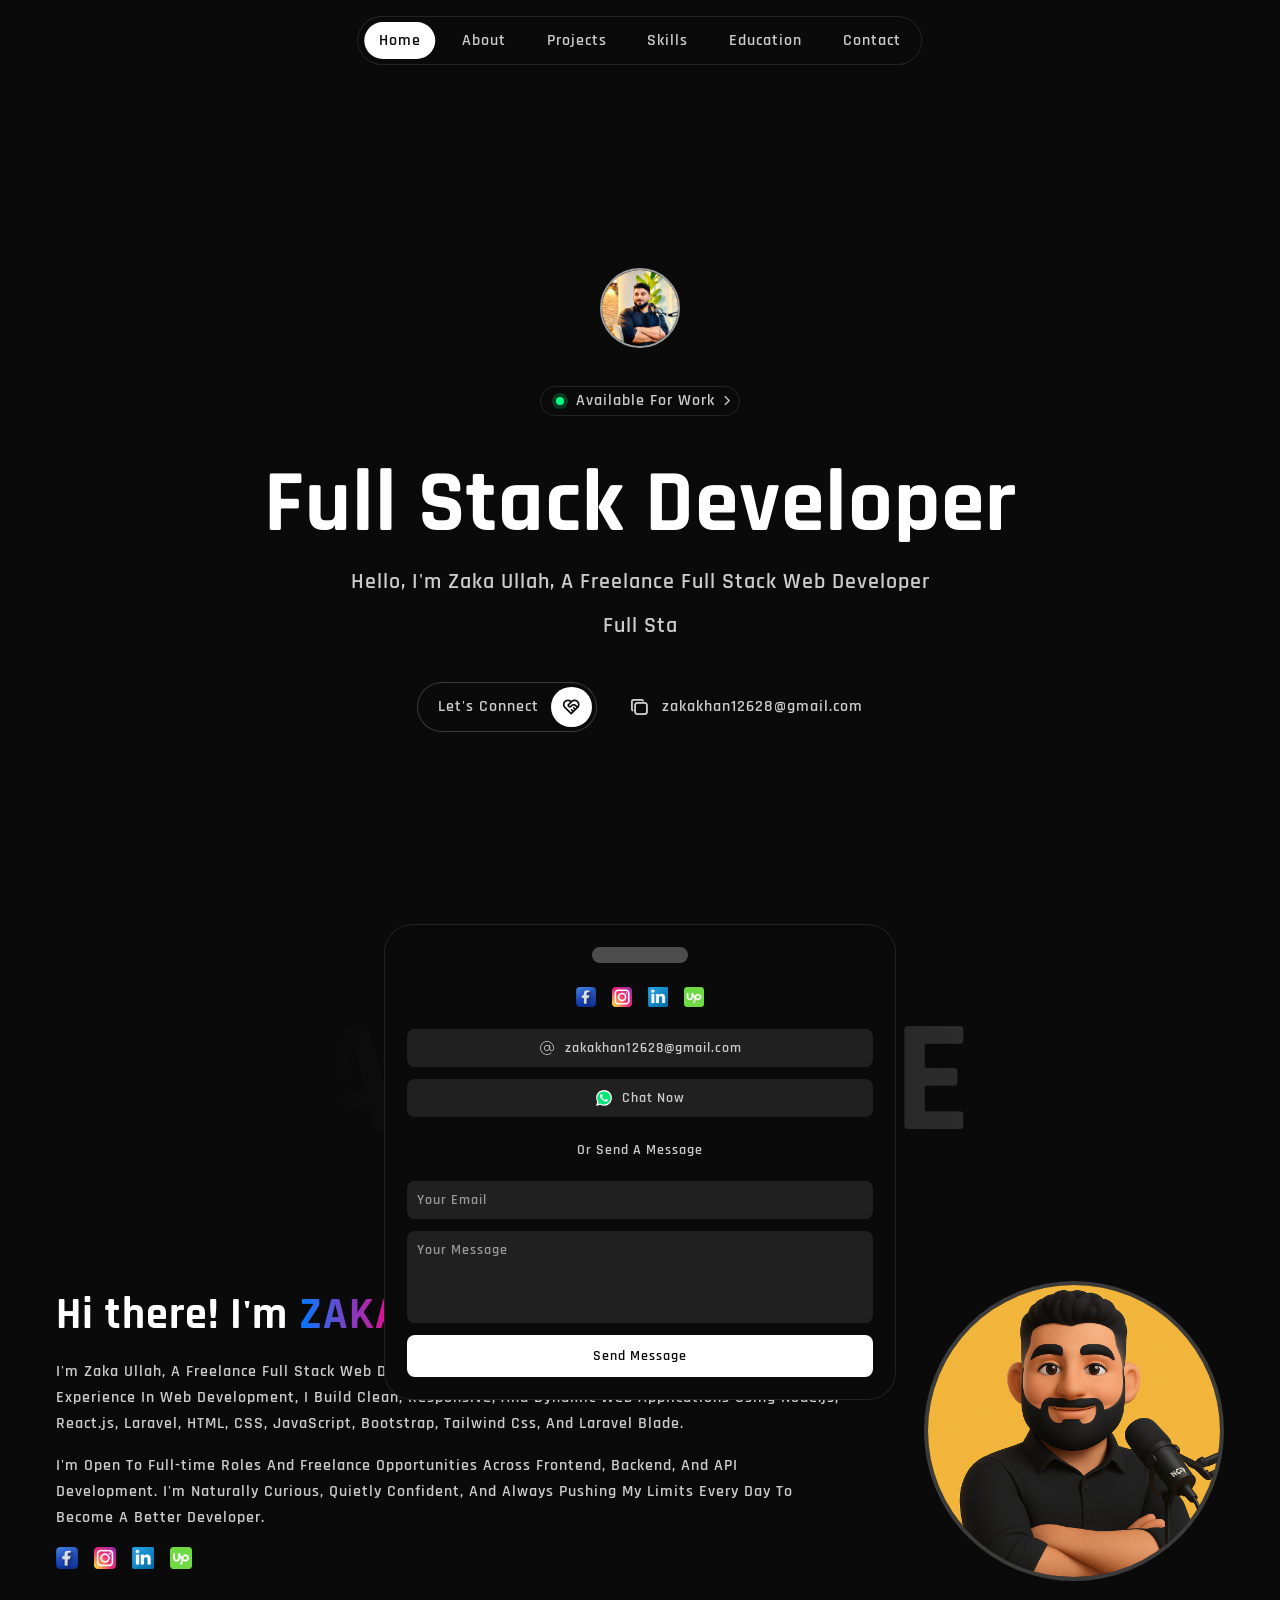
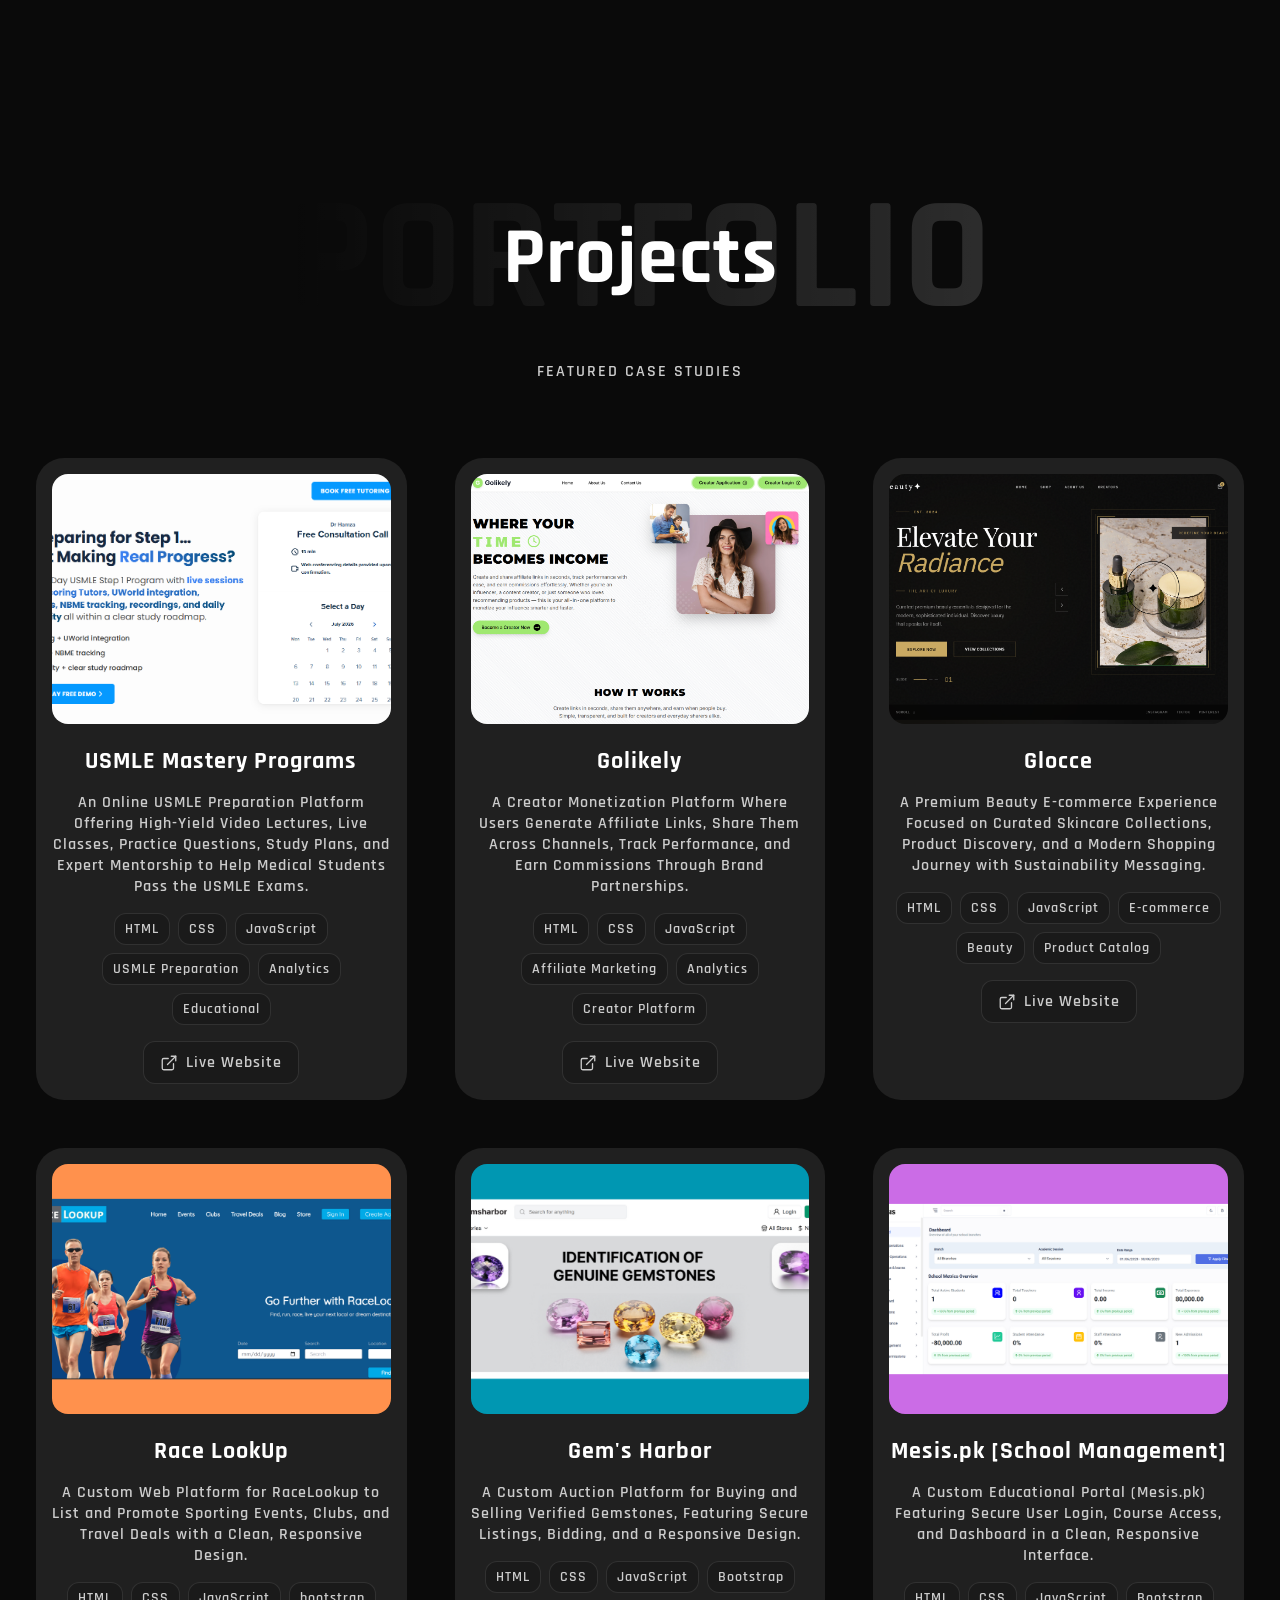
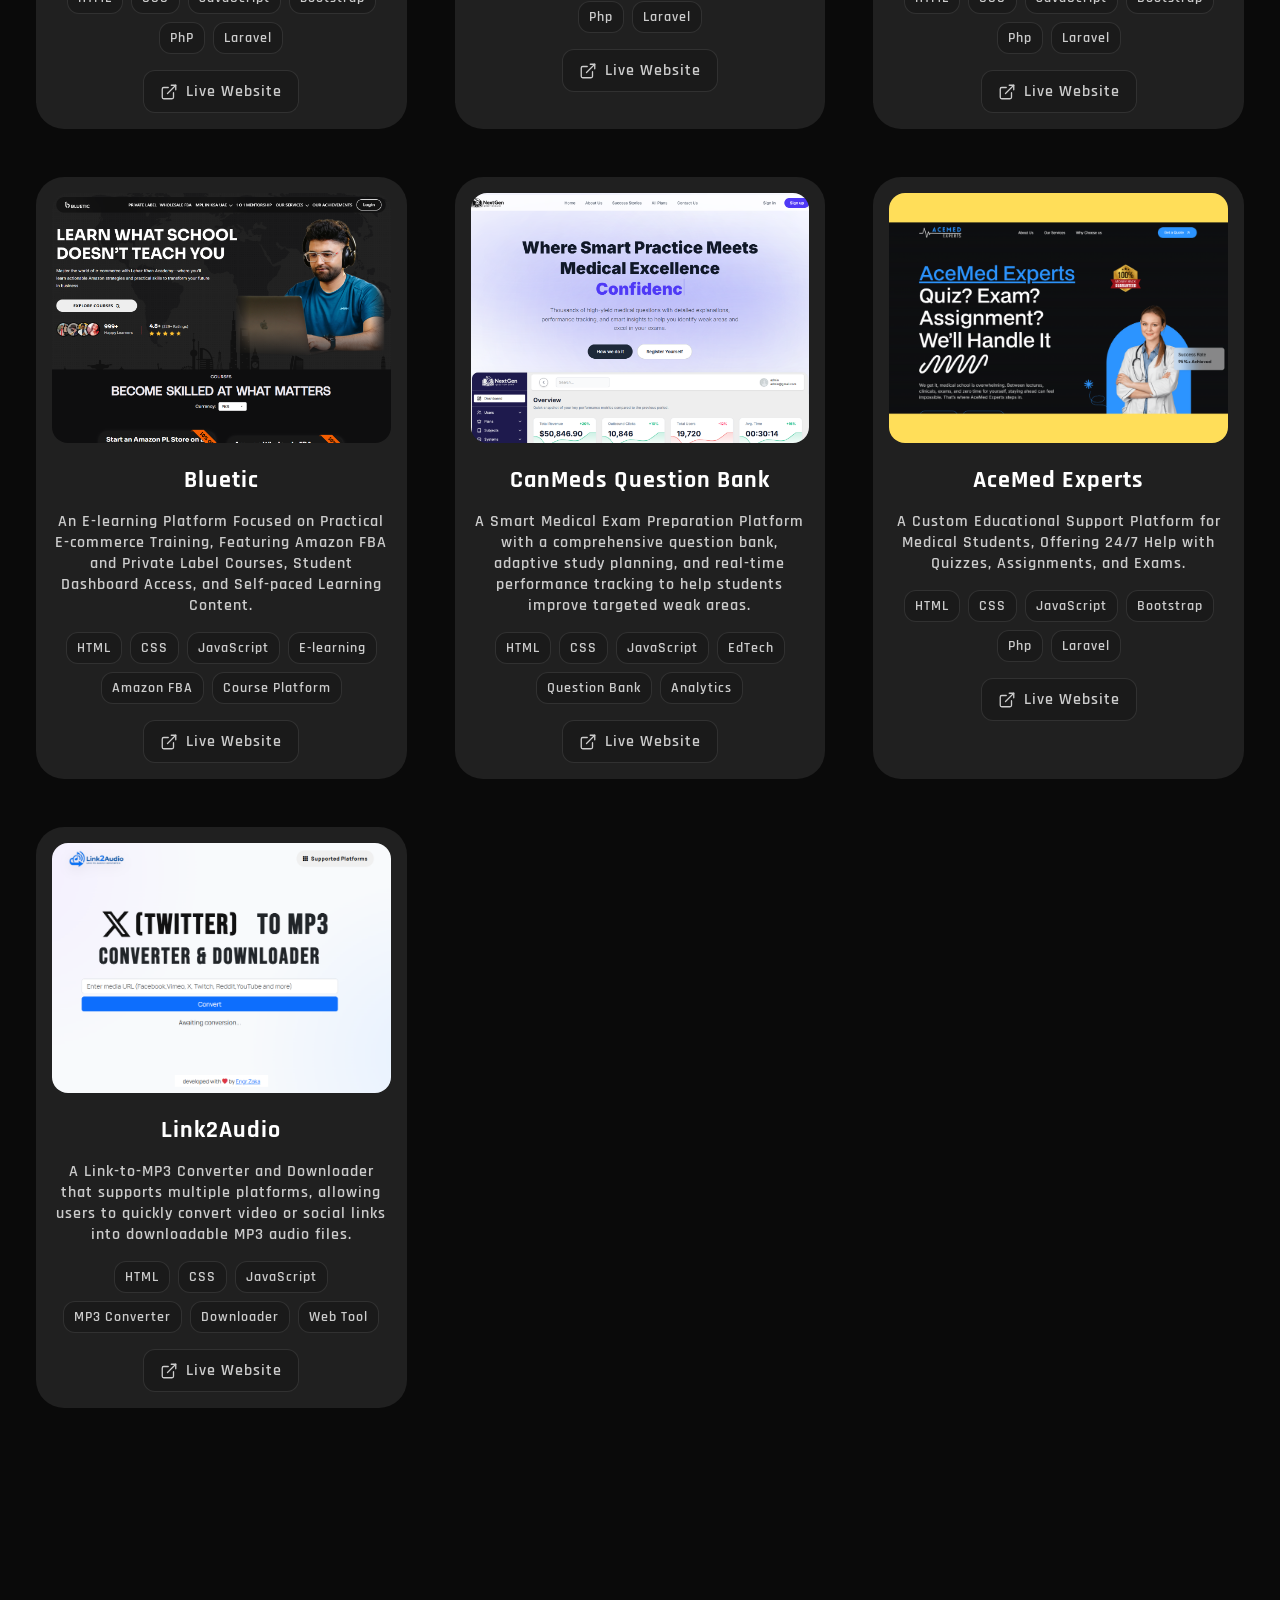
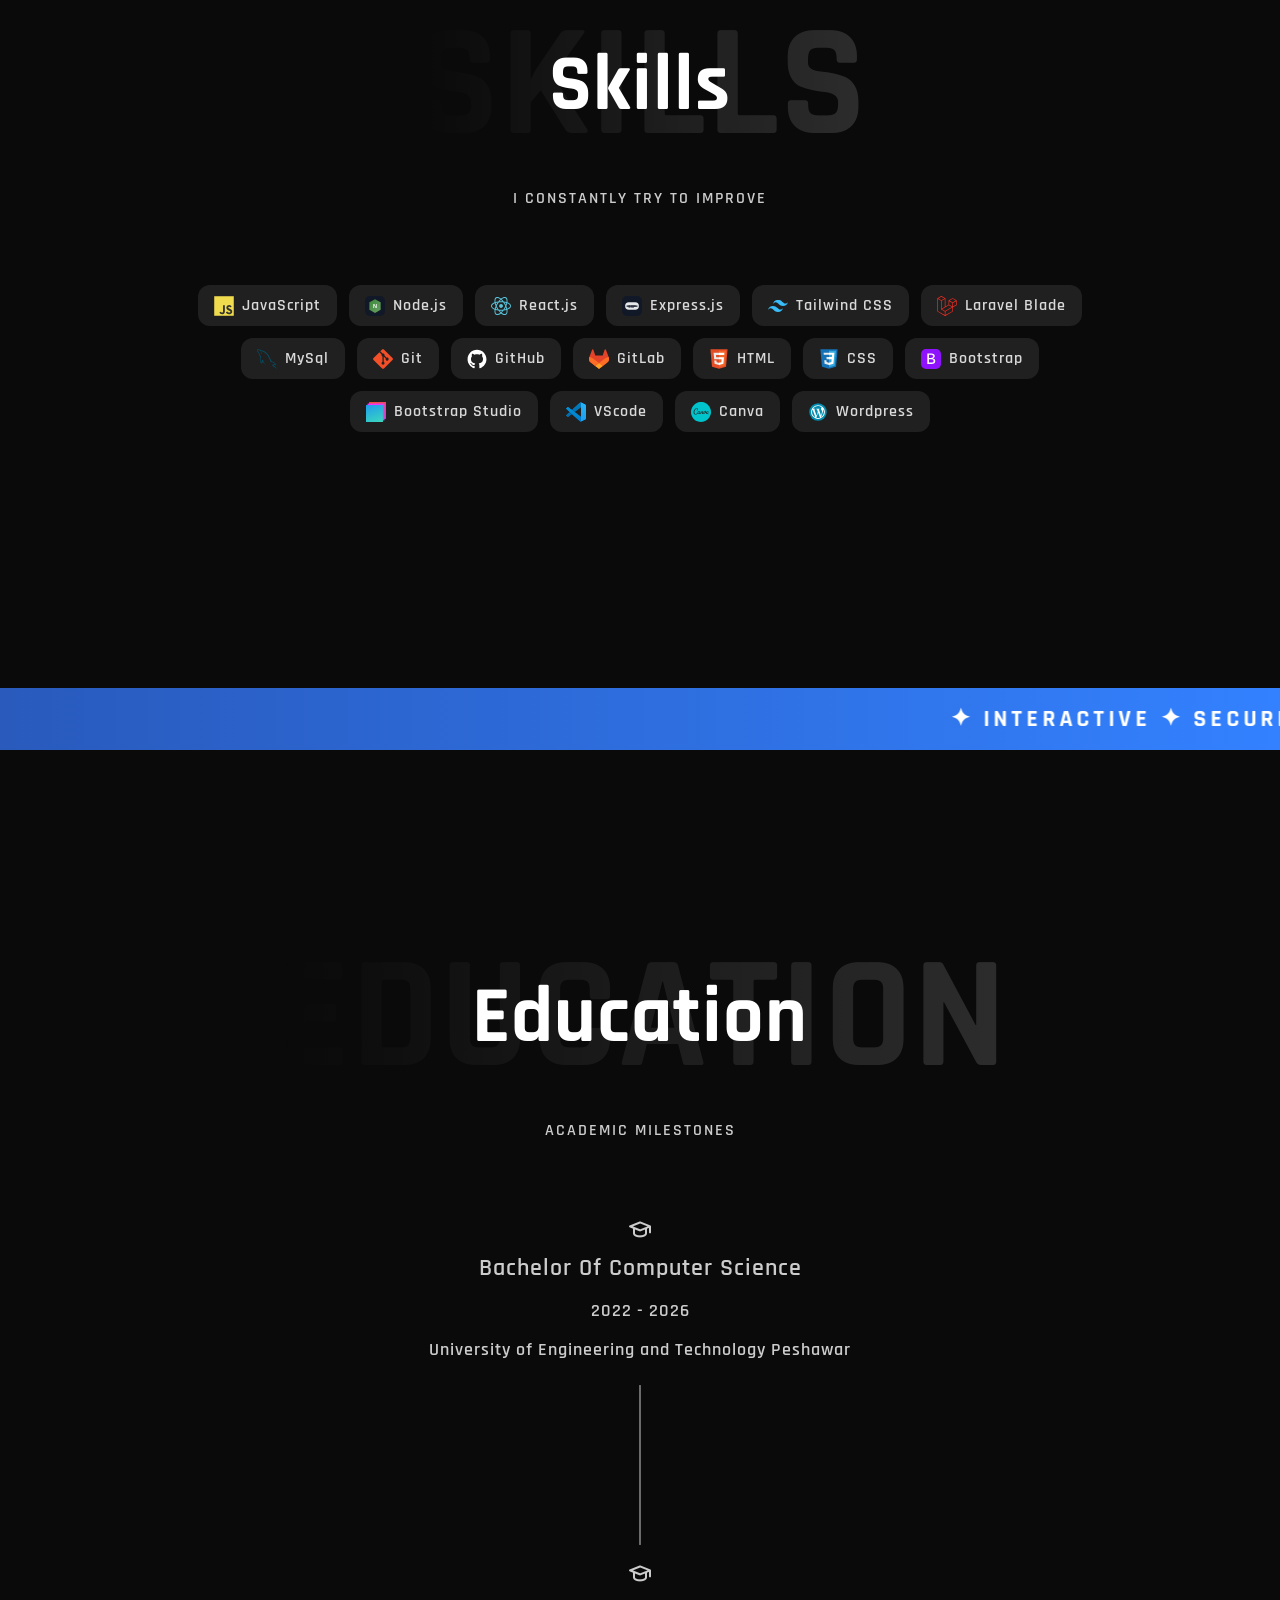
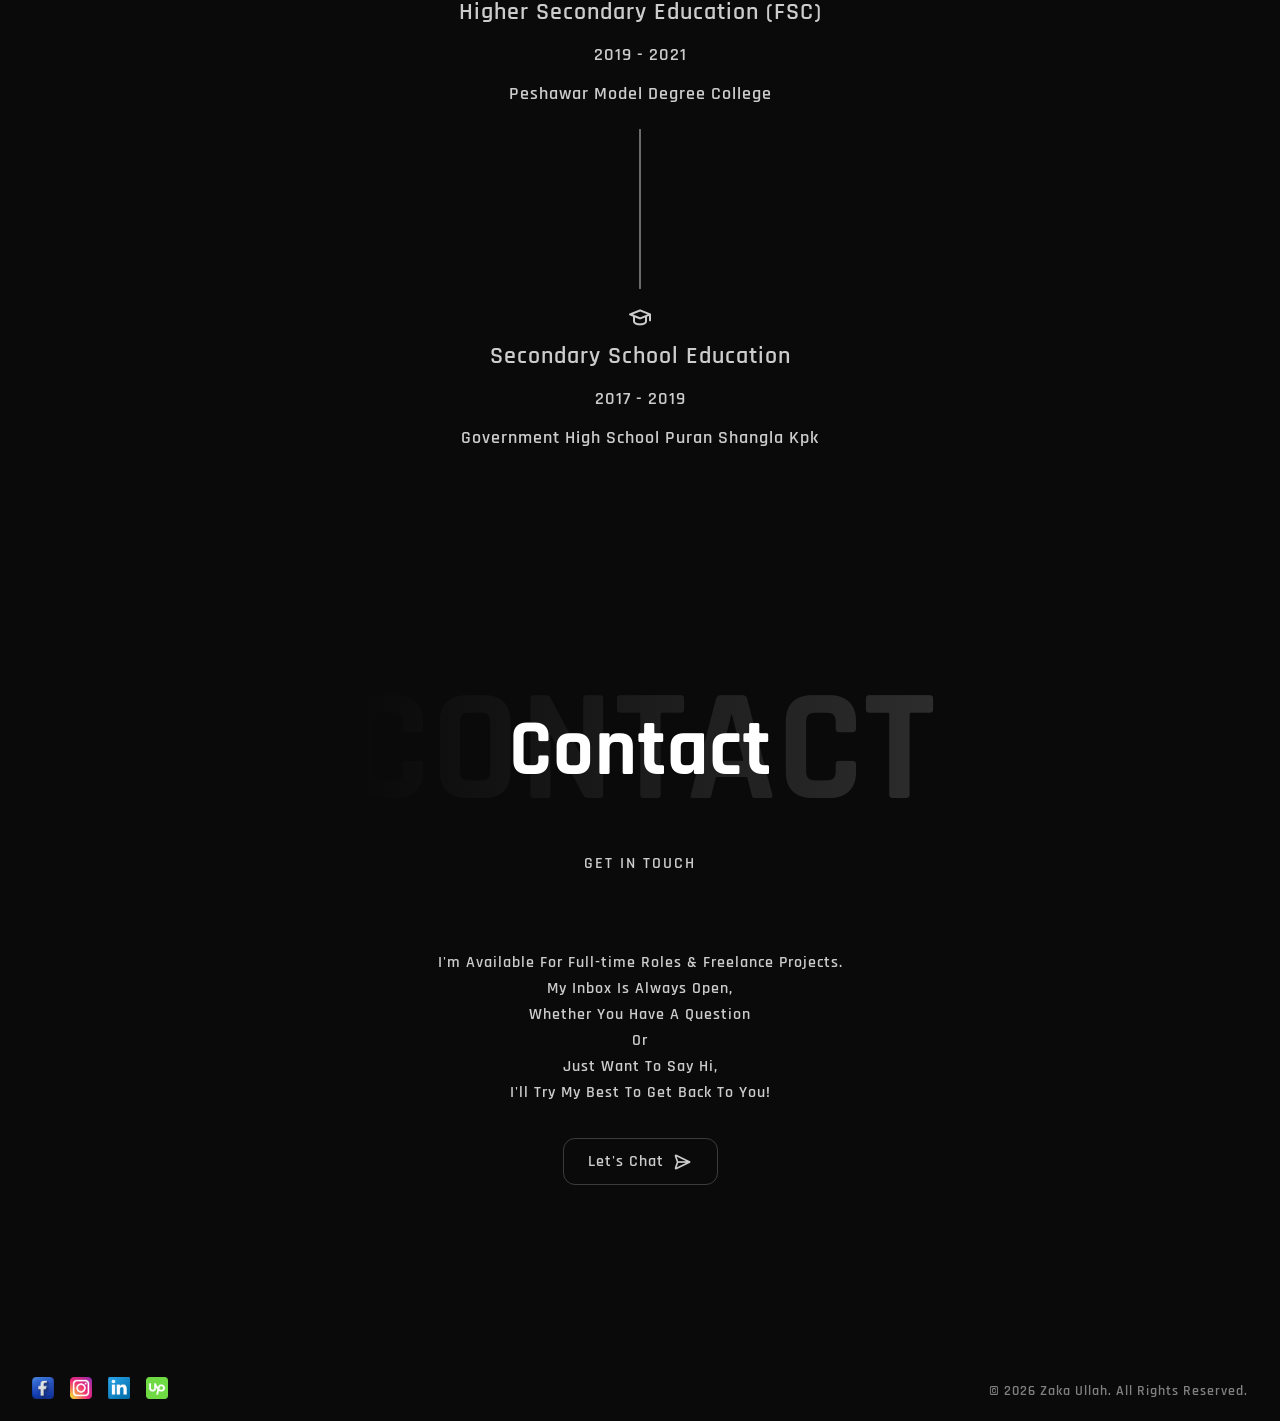
==== commit abbd9e3a: "fix: standardize image file names to lowercase for consistency" ====
--- a/index.html
+++ b/index.html
@@ -401,7 +401,7 @@
       </div>
       <div class="project-container">
         <div class="project-card">
-          <img src="assets/img/P-10.png" alt="P-1" loading="lazy" />
+          <img src="assets/img/p-10.png" alt="P-1" loading="lazy" />
           <h3 class="project-title">USMLE Mastery Programs</h3>
           <p class="project-description">
             An Online USMLE Preparation Platform Offering High-Yield Video
@@ -538,7 +538,7 @@
         </div>
 
         <div class="project-card">
-          <img src="assets/img/P-8.png" alt="Bluetic" loading="lazy" />
+          <img src="assets/img/p-8.png" alt="Bluetic" loading="lazy" />
           <h3 class="project-title">Bluetic</h3>
           <p class="project-description">
             An E-learning Platform Focused on Practical E-commerce Training,
@@ -561,7 +561,7 @@
           </div>
         </div>
         <div class="project-card">
-          <img src="assets/img/P-9.png" alt="CanMeds" loading="lazy" />
+          <img src="assets/img/p-9.png" alt="CanMeds" loading="lazy" />
           <h3 class="project-title">CanMeds Question Bank</h3>
           <p class="project-description">
             A Smart Medical Exam Preparation Platform with a comprehensive
@@ -606,7 +606,7 @@
           </div>
         </div>
         <div class="project-card">
-          <img src="assets/img/P-7.png" alt="Link2Audio" loading="lazy" />
+          <img src="assets/img/p-7.png" alt="Link2Audio" loading="lazy" />
           <h3 class="project-title">Link2Audio</h3>
           <p class="project-description">
             A Link-to-MP3 Converter and Downloader that supports multiple
